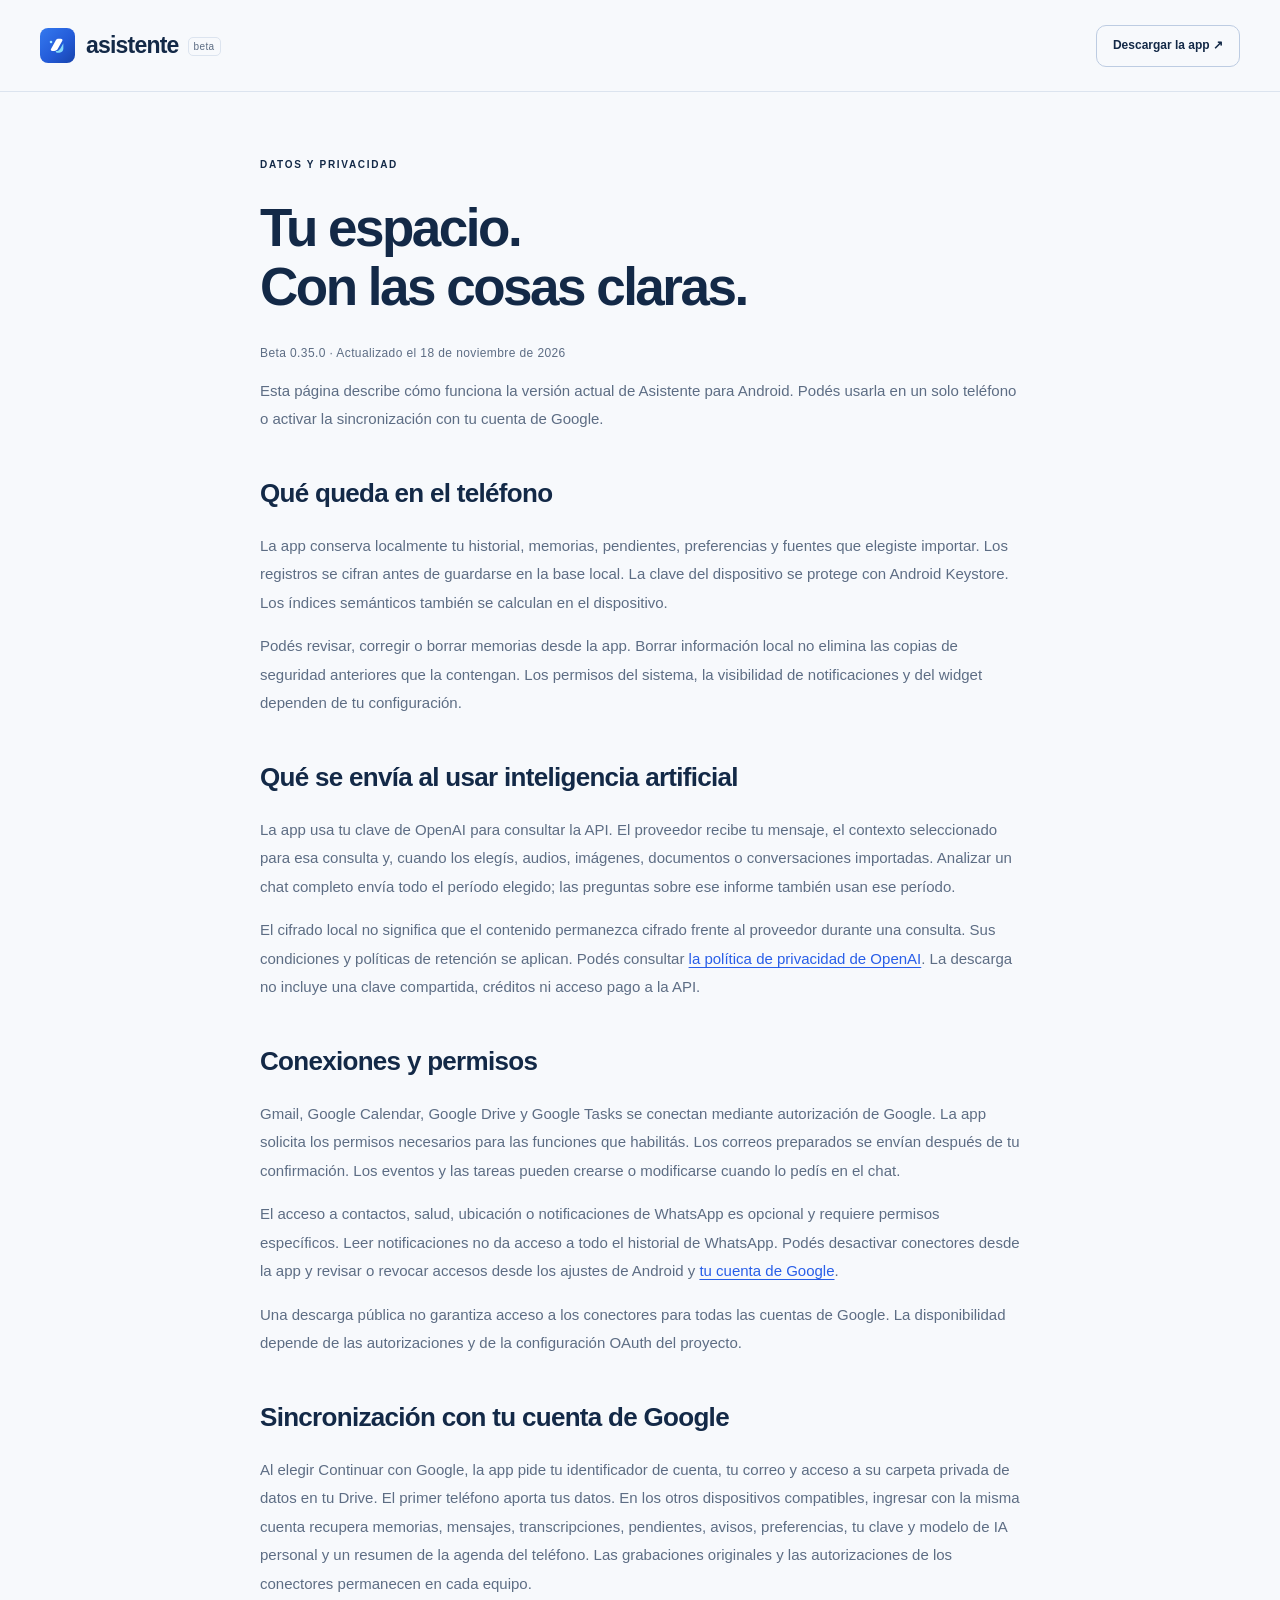
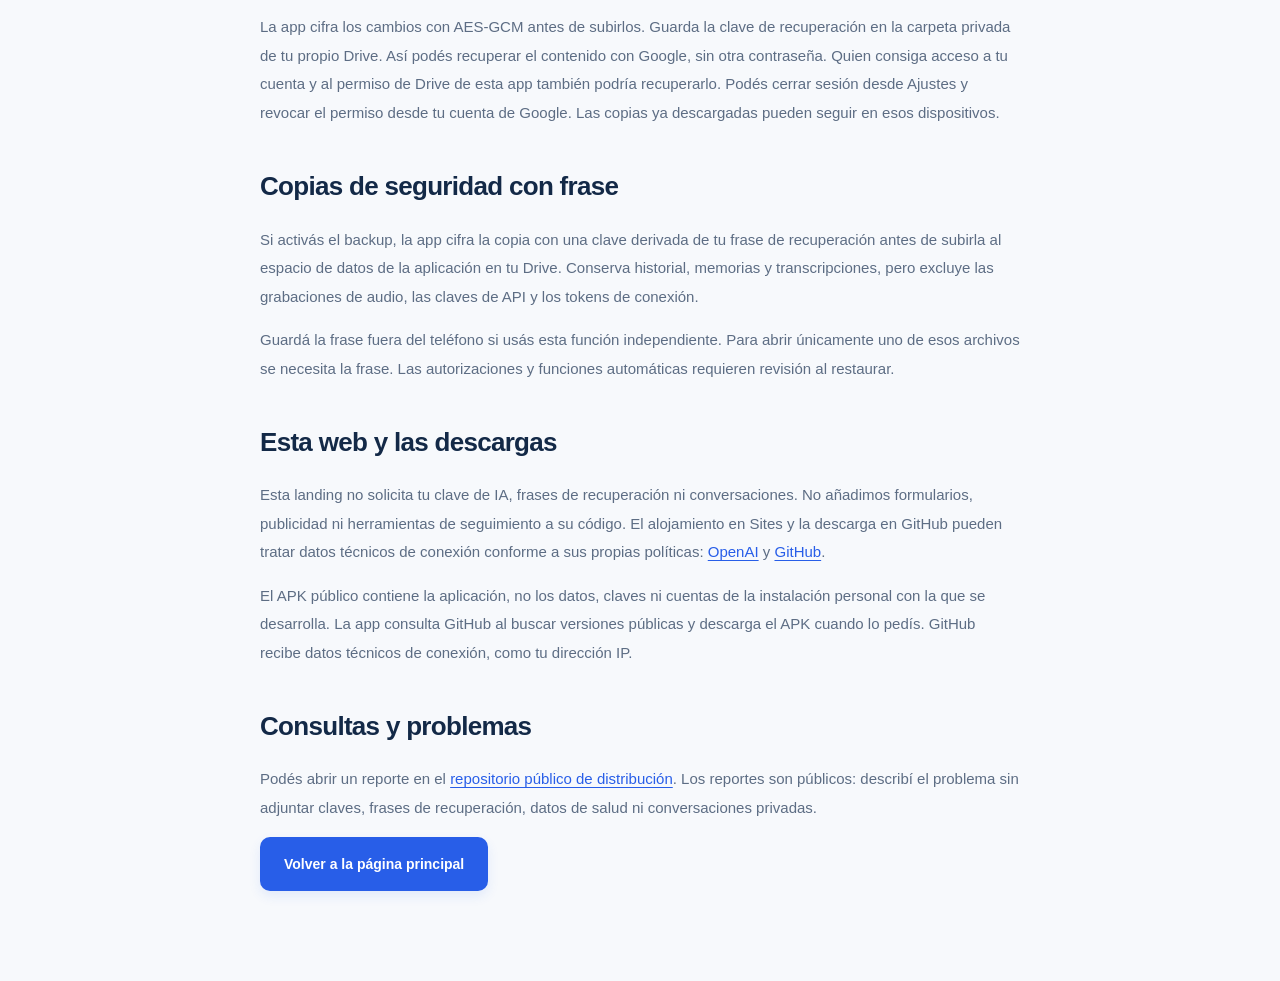
==== docs/privacidad.html @ de630d12 "Publicar la página de Asistente y su política de privacidad" ====
<!doctype html><html lang="es-AR"><head><meta charset="UTF-8"><meta name="viewport" content="width=device-width, initial-scale=1"><meta name="theme-color" content="#f7f9fc"><title>Datos y privacidad — Asistente</title><meta name="description" content="Cómo trata Asistente tus memorias, conversaciones, conexiones y copias cifradas."><link rel="icon" href="assets/symbol.svg" type="image/svg+xml"><link rel="stylesheet" href="styles.css"></head><body>
<a class="skip" href="#contenido">Ir al contenido</a><header class="site-header"><a class="brand" href="index.html"><img src="assets/symbol.svg" alt="" width="35" height="35"><span>asistente<span class="brand-beta">beta</span></span></a><a class="button button-small button-outline" href="index.html#descargar">Descargar la app ↗</a></header>
<main id="contenido" class="privacy-page section-shell"><span class="eyebrow">DATOS Y PRIVACIDAD</span><h1>Tu espacio.<br>Con las cosas claras.</h1><p class="date-line">Beta 0.35.0 · Actualizado el 18 de noviembre de 2026</p><p>Esta página describe cómo funciona la versión actual de Asistente para Android. Podés usarla en un solo teléfono o activar la sincronización con tu cuenta de Google.</p>
<h2>Qué queda en el teléfono</h2><p>La app conserva localmente tu historial, memorias, pendientes, preferencias y fuentes que elegiste importar. Los registros se cifran antes de guardarse en la base local. La clave del dispositivo se protege con Android Keystore. Los índices semánticos también se calculan en el dispositivo.</p><p>Podés revisar, corregir o borrar memorias desde la app. Borrar información local no elimina las copias de seguridad anteriores que la contengan. Los permisos del sistema, la visibilidad de notificaciones y del widget dependen de tu configuración.</p>
<h2>Qué se envía al usar inteligencia artificial</h2><p>La app usa tu clave de OpenAI para consultar la API. El proveedor recibe tu mensaje, el contexto seleccionado para esa consulta y, cuando los elegís, audios, imágenes, documentos o conversaciones importadas. Analizar un chat completo envía todo el período elegido; las preguntas sobre ese informe también usan ese período.</p><p>El cifrado local no significa que el contenido permanezca cifrado frente al proveedor durante una consulta. Sus condiciones y políticas de retención se aplican. Podés consultar <a href="https://openai.com/policies/privacy-policy/">la política de privacidad de OpenAI</a>. La descarga no incluye una clave compartida, créditos ni acceso pago a la API.</p>
<h2>Conexiones y permisos</h2><p>Gmail, Google Calendar, Google Drive y Google Tasks se conectan mediante autorización de Google. La app solicita los permisos necesarios para las funciones que habilitás. Los correos preparados se envían después de tu confirmación. Los eventos y las tareas pueden crearse o modificarse cuando lo pedís en el chat.</p><p>El acceso a contactos, salud, ubicación o notificaciones de WhatsApp es opcional y requiere permisos específicos. Leer notificaciones no da acceso a todo el historial de WhatsApp. Podés desactivar conectores desde la app y revisar o revocar accesos desde los ajustes de Android y <a href="https://myaccount.google.com/connections">tu cuenta de Google</a>.</p><p>Una descarga pública no garantiza acceso a los conectores para todas las cuentas de Google. La disponibilidad depende de las autorizaciones y de la configuración OAuth del proyecto.</p>
<h2>Sincronización con tu cuenta de Google</h2><p>Al elegir Continuar con Google, la app pide tu identificador de cuenta, tu correo y acceso a su carpeta privada de datos en tu Drive. El primer teléfono aporta tus datos. En los otros dispositivos compatibles, ingresar con la misma cuenta recupera memorias, mensajes, transcripciones, pendientes, avisos, preferencias, tu clave y modelo de IA personal y un resumen de la agenda del teléfono. Las grabaciones originales y las autorizaciones de los conectores permanecen en cada equipo.</p><p>La app cifra los cambios con AES-GCM antes de subirlos. Guarda la clave de recuperación en la carpeta privada de tu propio Drive. Así podés recuperar el contenido con Google, sin otra contraseña. Quien consiga acceso a tu cuenta y al permiso de Drive de esta app también podría recuperarlo. Podés cerrar sesión desde Ajustes y revocar el permiso desde tu cuenta de Google. Las copias ya descargadas pueden seguir en esos dispositivos.</p><h2>Copias de seguridad con frase</h2><p>Si activás el backup, la app cifra la copia con una clave derivada de tu frase de recuperación antes de subirla al espacio de datos de la aplicación en tu Drive. Conserva historial, memorias y transcripciones, pero excluye las grabaciones de audio, las claves de API y los tokens de conexión.</p><p>Guardá la frase fuera del teléfono si usás esta función independiente. Para abrir únicamente uno de esos archivos se necesita la frase. Las autorizaciones y funciones automáticas requieren revisión al restaurar.</p>
<h2>Esta web y las descargas</h2><p>Esta landing no solicita tu clave de IA, frases de recuperación ni conversaciones. No añadimos formularios, publicidad ni herramientas de seguimiento a su código. El alojamiento en Sites y la descarga en GitHub pueden tratar datos técnicos de conexión conforme a sus propias políticas: <a href="https://openai.com/policies/privacy-policy/">OpenAI</a> y <a href="https://docs.github.com/en/site-policy/privacy-policies/github-general-privacy-statement">GitHub</a>.</p><p>El APK público contiene la aplicación, no los datos, claves ni cuentas de la instalación personal con la que se desarrolla. La app consulta GitHub al buscar versiones públicas y descarga el APK cuando lo pedís. GitHub recibe datos técnicos de conexión, como tu dirección IP.</p>
<h2>Consultas y problemas</h2><p>Podés abrir un reporte en el <a href="https://github.com/marottejm/asistente-android/issues">repositorio público de distribución</a>. Los reportes son públicos: describí el problema sin adjuntar claves, frases de recuperación, datos de salud ni conversaciones privadas.</p><a class="button button-primary" href="index.html">Volver a la página principal</a>
</main></body></html>
---- docs/styles.css ----
:root{--blue:#285ee8;--ink:#132947;--muted:#5d6d84;--line:#dce4ef;--paper:#f7f9fc;--pale:#eaf2ff;--font:-apple-system,BlinkMacSystemFont,"Segoe UI",sans-serif}*{box-sizing:border-box}html{scroll-behavior:smooth;scroll-padding-top:92px}body{margin:0;background:var(--paper);color:var(--ink);font-family:var(--font);font-size:16px;line-height:1.6;-webkit-font-smoothing:antialiased}button,a{-webkit-tap-highlight-color:transparent}a{color:inherit;text-decoration:none}button{font:inherit}svg{width:22px;height:22px;fill:none;stroke:currentColor;stroke-width:1.7;stroke-linecap:round;stroke-linejoin:round;flex-shrink:0}button:focus-visible,a:focus-visible,summary:focus-visible{outline:3px solid #3e80fc;outline-offset:5px}img{max-width:100%;height:auto}.icon-library{display:none}.skip{position:fixed;top:-90px;left:16px;padding:12px 24px;background:var(--ink);color:white;z-index:100}.skip:focus{top:16px}.section-shell{width:min(1200px,calc(100% - 80px));margin-inline:auto}.site-header{height:92px;max-width:1440px;margin:auto;padding:0 40px;display:flex;align-items:center;justify-content:space-between;gap:24px;border-bottom:1px solid var(--line)}.brand{display:inline-flex;gap:11px;align-items:center;font-size:23px;font-weight:650;letter-spacing:-.8px}.brand-beta{margin-left:9px;vertical-align:middle;font-weight:500;font-size:10px;letter-spacing:.4px;border:1px solid var(--line);border-radius:5px;padding:3px 5px;color:var(--muted)}.site-header nav{display:flex;gap:34px;font-size:13px;font-weight:550;color:#52647b}.site-header nav a:hover{color:var(--blue)}.button{display:inline-flex;align-items:center;justify-content:center;gap:25px;min-height:54px;padding:14px 23px;border-radius:10px;font-size:14px;font-weight:600;border:1px solid transparent;transition:background .18s,transform .18s,box-shadow .18s}.button:hover{transform:translateY(-2px)}.button-small{min-height:42px;padding:9px 16px;font-size:12px;gap:15px}.button-small svg{width:17px;height:17px}.button-outline{border-color:#bdcce2;background:transparent}.button-outline:hover{background:#edf3fc}.button-primary{background:var(--blue);color:#fff;box-shadow:0 5px 12px #285ee81a}.button-primary:hover{background:#174fd5;box-shadow:0 7px 20px #285ee82b}.button-white{color:#1743a6;background:white}.button-white:hover{background:#eff6ff}.text-link{display:inline-flex;align-items:center;gap:18px;font-size:14px;font-weight:600}.text-link:hover{color:var(--blue)}.text-link span{font-size:20px}.eyebrow{font-size:10px;font-weight:650;letter-spacing:1.7px;display:block;line-height:1.6}.status-dot{display:inline-block;width:6px;height:6px;background:var(--blue);border-radius:50%;margin:0 8px 1px 0}h1,h2,h3,p{margin-top:0}h1,h2,h3{line-height:1.12}h1{font-size:clamp(54px,5.6vw,80px);letter-spacing:-4.5px;font-weight:620;margin:25px 0 25px}h1>span{color:var(--blue)}h2{font-size:clamp(34px,3.4vw,46px);letter-spacing:-2px;font-weight:600;margin:18px 0 24px}h3{font-size:22px;letter-spacing:-.6px;font-weight:600}p{color:var(--muted)}.hero{display:grid;grid-template-columns:1.03fr 1fr;gap:65px;align-items:center;padding-top:64px;padding-bottom:60px}.hero-intro{font-size:17px;line-height:1.8;max-width:425px;margin-bottom:29px}.hero-actions{display:flex;align-items:center;gap:30px}.hero-note{margin-top:27px;display:flex;align-items:center;gap:9px;font-size:11px;color:#6c7b90}.hero-note svg{width:14px;height:14px}.hero-stage{height:600px;background:#e3eeff;border-radius:28px;position:relative;display:flex;align-items:center;justify-content:center;isolation:isolate}.stage-orbit{border:1px solid #c2d5f4;border-radius:50%;position:absolute;z-index:-1}.orbit-one{width:450px;height:450px}.orbit-two{width:330px;height:330px}.stage-label{position:absolute;left:26px;top:25px;font-size:9px;line-height:1.55;letter-spacing:1.3px;color:#55759e}.phone{margin-top:-5px;width:283px;height:536px;background:#f8fafd;border:5px solid #18304f;border-radius:38px;box-shadow:0 28px 35px -25px #28466d99;position:relative;transform:rotate(-3deg);display:flex;flex-direction:column;overflow:hidden}.phone-status{height:37px;padding:8px 17px 0;display:flex;justify-content:space-between;font-size:9px;font-weight:700}.phone-camera{position:absolute;top:10px;width:7px;height:7px;background:#18304f;left:calc(50% - 3px);border-radius:50%}.phone-battery{font-size:12px}.phone-content{flex:1;min-height:0;padding:8px 17px;overflow-y:auto;overscroll-behavior:contain;scrollbar-width:thin}.demo-heading{display:flex;align-items:center;justify-content:space-between;gap:6px}.demo-greeting{font-size:10px;color:#718095}.demo-heading h2{font-size:19px;letter-spacing:-.7px;margin:5px 0 10px}.demo-date{font-size:7px;letter-spacing:.6px;font-weight:650;color:#6c7f97;margin:4px 0 17px}.day-counts{display:flex;background:#e5eeff;border-radius:14px;padding:12px;margin-bottom:17px;text-align:center}.day-counts div{flex:1}.day-counts strong{font-size:24px;line-height:1.1;color:var(--blue);display:block;font-weight:600}.day-counts span{font-size:8px;display:block;margin-top:5px}.demo-section-heading{font-size:12px;font-weight:650;display:flex;justify-content:space-between;align-items:center;margin:17px 0 10px}.demo-section-heading>span{font-size:7px;letter-spacing:1px;color:#8191a6}.event{display:flex;gap:12px;border-left:3px solid #4e7ff2;background:white;border-radius:0 8px 8px 0;padding:9px 8px;margin:7px 0;font-size:9px}.event-time{color:#4e6d97}.event strong{font-size:10px;display:block;font-weight:600}.event div>span{font-size:8px;color:var(--muted);display:block;margin-top:3px}.event-cyan{border-color:#6ecce8}.demo-task{display:flex;align-items:center;gap:9px;font-size:10px;padding:6px 0}.task-circle{width:13px;height:13px;border:1px solid #acbed7;border-radius:50%;flex-shrink:0}.demo-task div>span{font-size:8px;color:var(--muted);display:block;margin-top:2px}.demo-bottom-note{font-size:8px;color:#8794a7;margin-top:12px}.demo-tabs{display:flex;justify-content:space-evenly;padding:6px 5px 4px;border-top:1px solid #e4ebf4;background:white}.demo-tabs button{border:0;background:transparent;display:flex;flex-direction:column;align-items:center;gap:2px;color:#667c96;padding:6px 14px;font-size:8px;border-radius:10px;min-width:58px;cursor:pointer}.demo-tabs button[aria-selected=true]{color:var(--blue);background:#eaf1ff}.demo-tabs button svg{width:18px;height:18px}.phone-home{width:75px;height:3px;min-height:3px;border-radius:5px;background:#18304f;align-self:center;margin:5px 0 6px}.float-note{position:absolute;right:-20px;bottom:90px;display:flex;gap:11px;align-items:center;background:#fff;padding:14px 19px 14px 12px;border:1px solid #dce7f5;border-radius:14px;box-shadow:0 10px 25px #345d9920;transform:rotate(3deg)}.float-icon{background:#e8f1ff;border-radius:10px;width:35px;height:35px;display:grid;place-items:center;color:var(--blue)}.float-icon svg{width:18px;height:18px}.float-note strong{display:block;font-size:11px;font-weight:600}.float-note span{font-size:9px;color:#778ba7}.stage-caption{position:absolute;bottom:12px;left:0;right:0;text-align:center;font-size:8px;letter-spacing:.6px;color:#607b9d}.bubble{font-size:10px;line-height:1.65;padding:12px;border-radius:13px;margin:12px 0;max-width:96%}.bubble.user{background:var(--blue);color:white;margin-left:auto;border-bottom-right-radius:3px;max-width:88%}.bubble.assistant{background:white;border:1px solid #e2eaf6;border-bottom-left-radius:3px}.bubble.compact{max-width:75%;margin-bottom:15px}.context-caption{font-size:7px;display:flex;gap:5px;line-height:1.5;color:#5d7596}.context-caption svg{width:12px;height:12px}.demo-input{display:flex;align-items:center;justify-content:space-between;padding:11px 10px;border:1px solid #c5d3e8;border-radius:14px;font-size:9px;color:#7c8ca4;margin-top:18px}.demo-input svg{width:16px;height:16px;color:var(--blue)}.memory-demo{background:white;border:1px solid #e0e8f4;border-radius:13px;padding:15px 12px;margin:13px 0}.memory-type{display:block;font-size:7px;letter-spacing:1px;color:var(--blue);font-weight:600;margin-bottom:7px}.memory-demo strong{display:block;font-size:12px;line-height:1.5;font-weight:600}.memory-demo p{font-size:9px;margin:8px 0}.memory-source{font-size:7px;background:#f0f4fa;border-radius:4px;padding:4px 6px;color:#6c819e}.memory-control{display:flex;align-items:center;gap:12px;margin-top:22px;color:var(--blue)}.memory-control p{font-size:10px;margin:0}.connector-strip{display:flex;gap:30px;justify-content:space-between;align-items:center;padding:33px 0;border-top:1px solid var(--line);border-bottom:1px solid var(--line)}.connector-strip>span{font-size:9px;letter-spacing:1.1px;line-height:1.9;color:#64758d}.connector-strip strong{font-weight:400;letter-spacing:0;font-size:13px;color:var(--ink)}.connector-names{display:flex;gap:38px;align-items:center;font-weight:550;font-size:16px;letter-spacing:-.3px}.connector-names>span{display:flex;align-items:center;gap:10px}.connector-names b{font-size:21px;line-height:1}.google-mail{color:#d05043}.google-calendar{color:#3774d8;border:2px solid #3774d8;font-size:12px!important;padding:3px}.google-drive{color:#2b9370;font-size:29px!important}.google-tasks{color:#3575dd;border:2px solid #3575dd;border-radius:50%;font-size:13px!important;padding:3px}.section-space{padding-top:100px;padding-bottom:100px}.section-heading{display:flex;justify-content:space-between;align-items:flex-end;gap:35px;margin-bottom:35px}.section-heading h2{margin-bottom:0}.section-heading em{font-style:normal;color:var(--blue)}.section-heading>p{font-size:14px;line-height:1.8;margin-bottom:3px}.feature-grid{display:grid;grid-template-columns:repeat(3,1fr);gap:18px}.feature{padding:29px 26px 24px;border:1px solid var(--line);border-radius:20px;display:flex;flex-direction:column;min-width:0}.feature-index{font-size:9px;letter-spacing:1.1px;font-weight:650;color:#57749e}.feature-blue{background:#e9f1ff;border-color:#dbe6f8}.feature-white{background:white}.feature-pale{background:#edf4f6}.feature h3{margin-top:auto;margin-bottom:14px;line-height:1.25;font-size:22px}.feature p{font-size:13px;line-height:1.8;margin:0}.voice-illustration{display:flex;align-items:center;gap:10px;background:var(--blue);color:white;padding:17px 12px;border-radius:16px;margin:44px 0 42px}.voice-illustration>svg{width:18px;height:18px}.waveform{font-size:17px;white-space:nowrap;letter-spacing:-1.2px;flex:1}.voice-illustration>span:last-child{font-size:10px}.mini-agenda{display:grid;gap:10px;margin:27px 0 24px;transform:rotate(-2deg)}.mini-agenda>span{display:flex;align-items:center;gap:10px;padding:8px 12px;border:1px solid #e5eaf3;border-radius:7px;font-size:10px;background:#fafcff}.mini-agenda>span:nth-child(2){margin-left:12px}.mini-agenda>span:nth-child(3){margin-left:25px}.mini-agenda svg{width:15px;height:15px;color:var(--blue)}.routine-illustration{display:flex;align-items:center;gap:12px;background:white;border:1px solid #dfe8ee;padding:17px 12px;border-radius:13px;margin:44px 0 42px}.routine-time{font-size:25px;letter-spacing:-1.7px;font-weight:600;color:#42677f}.routine-illustration strong{display:block;font-size:10px;font-weight:600;white-space:nowrap}.routine-illustration div>span{display:block;font-size:8px;color:var(--muted);margin-top:3px}.routine-on{width:23px;min-width:23px;height:14px;background:#619ac5;border-radius:10px;margin-left:auto;position:relative}.routine-on:after{content:"";position:absolute;right:2px;top:2px;width:10px;height:10px;background:white;border-radius:50%}.memory-section{background:#eaf1fa;border-block:1px solid #e0e8f3}.memory-layout{display:grid;grid-template-columns:1fr 1fr;gap:95px;align-items:center;padding:85px 30px}.memory-copy h2{font-size:45px;line-height:1.12}.memory-copy>p{font-size:15px;line-height:1.9}.check-list{padding:0;list-style:none;display:grid;gap:13px;margin:25px 0 30px;font-size:12px;color:#49617f}.check-list li{display:flex;gap:9px;align-items:flex-start}.check-list svg{width:17px;height:17px;color:var(--blue)}.memory-art{position:relative;padding:15px 5px}.memory-thread{position:absolute;left:50%;top:15%;bottom:15%;width:1px;background:#a8c0e3}.memory-fragment{position:relative;background:#fff;border:1px solid #d2dff1;border-radius:17px;padding:28px;max-width:320px;transform:rotate(-4deg);box-shadow:0 10px 20px #24477206}.memory-fragment>span{font-size:8px;letter-spacing:1.4px;color:#6b809d;font-weight:650}.memory-fragment p{font-size:21px;line-height:1.5;color:var(--ink);margin:12px 0 0;letter-spacing:-.5px}.memory-node{position:relative;width:48px;height:48px;border:1px solid #bdd0ed;background:var(--blue);color:white;border-radius:15px;display:grid;place-items:center;margin:28px auto}.memory-result{margin-left:auto;transform:rotate(3deg)}.memory-used{display:flex;gap:7px;align-items:center;margin-top:18px;padding-top:12px;border-top:1px solid #e4ebf5;font-size:9px;color:#607a9d}.memory-used span{width:5px;height:5px;border-radius:50%;background:#589d83}.detail-grid{display:grid;grid-template-columns:repeat(3,1fr);gap:52px;margin-top:45px}.detail-icon{display:grid;place-items:center;background:#eaf1ff;color:var(--blue);width:42px;height:42px;border-radius:12px;margin-bottom:24px}.detail-grid h3{font-size:20px;line-height:1.3}.detail-grid p{font-size:14px;line-height:1.8;margin:0}.privacy-section{background:#fff;border:1px solid var(--line);border-radius:26px;padding:48px 55px}.privacy-top{text-align:center;max-width:520px;margin:auto}.privacy-symbol{width:52px;height:52px;border-radius:17px;background:#edf3ff;display:grid;place-items:center;margin:0 auto 22px;color:var(--blue)}.privacy-symbol svg{width:24px;height:24px}.privacy-top h2{margin-top:15px}.privacy-top p{font-size:15px;line-height:1.8}.privacy-columns{display:grid;grid-template-columns:repeat(3,1fr);gap:40px;border-top:1px solid var(--line);margin-top:38px;padding-top:25px}.privacy-columns article>span{font-size:10px;letter-spacing:1px;color:#8a9cb3}.privacy-columns h3{font-size:18px;margin:14px 0}.privacy-columns p{font-size:13px;line-height:1.8;margin-bottom:0}.privacy-section>.text-link{display:flex;justify-content:center;margin-top:30px;color:var(--blue)}.faq{display:grid;grid-template-columns:1fr 1.3fr;gap:80px}.faq h2{font-size:38px}.faq>div>p{font-size:14px;line-height:1.9}.faq-items{border-top:1px solid #cbd8e9}.faq details{border-bottom:1px solid #cbd8e9}.faq summary{cursor:pointer;list-style:none;font-weight:550;font-size:14px;line-height:1.5;padding:21px 0;display:flex;align-items:center;justify-content:space-between;gap:18px}.faq summary::-webkit-details-marker{display:none}.faq summary>span{font-size:23px;font-weight:300;color:#58759a;transition:transform .2s}.faq details[open] summary>span{transform:rotate(45deg)}.faq details>div{padding:0 26px 17px 0}.faq details p{font-size:13px;line-height:1.8;margin:0}.download-section{background:#245bdd;color:#fff;border-radius:26px;padding:50px 65px;display:flex;align-items:center;justify-content:space-between;gap:45px;position:relative;overflow:hidden}.download-section .eyebrow{color:#c1d8ff}.download-section h2{font-size:42px;letter-spacing:-1.8px;margin-top:20px}.download-section p{color:#c4d8ff;font-size:15px;line-height:1.7;margin-bottom:23px}.download-section .button{min-width:255px}.release-info{display:flex;gap:16px;margin:15px 0;font-size:10px;color:#d2e0ff}.release-info>span+span:before{content:"·";margin-right:16px;color:#9dc1ff}.download-section .download-fine{font-size:10px;line-height:1.8;color:#c4d8ff;margin:0}.download-symbol{text-align:center;transform:rotate(7deg);padding:12px 18px}.download-symbol img{display:block;box-shadow:0 24px 40px #143d9e6b;border:1px solid #9fcaff66;border-radius:26%;margin:0 auto 20px;width:190px}.download-symbol>span{font-size:17px;color:#d9e8ff;display:block;line-height:1.4;letter-spacing:-.4px}.site-footer{display:flex;align-items:center;gap:30px;padding:50px 0}.site-footer p{font-size:11px;line-height:1.7;margin:0}.site-footer>div{margin-left:auto;display:flex;gap:24px;font-size:11px;color:#506681}.site-footer>div>a:hover{color:var(--blue)}.footer-year{font-size:10px;color:#7c8ba0}.privacy-page{max-width:760px;padding-block:65px 90px}.privacy-page h1{font-size:53px;letter-spacing:-2.5px}.privacy-page h2{font-size:26px;letter-spacing:-.7px;margin-top:45px}.privacy-page p,.privacy-page li{font-size:15px;line-height:1.9;color:var(--muted)}.privacy-page a:not(.button){color:var(--blue);text-decoration:underline;text-underline-offset:3px}.privacy-page .date-line{font-size:12px;letter-spacing:.4px}.privacy-page ul{padding-left:23px} [hidden]{display:none!important}
@media(min-width:1600px){.hero{padding-top:80px;padding-bottom:80px}}@media(max-width:1100px){.section-shell{width:calc(100% - 56px)}.site-header{padding:0 28px}.hero{gap:35px}.hero-stage{height:570px}.float-note{right:-8px;padding:12px 14px}.stage-label{font-size:8px;left:18px;top:17px}.orbit-one{width:360px;height:360px}h1{font-size:64px;letter-spacing:-3.7px}.hero-intro{font-size:15px}.hero-actions{gap:20px}.hero-note{font-size:10px}.connector-names{gap:22px;font-size:14px}.feature{padding:24px 18px}.feature h3{font-size:19px}.voice-illustration{gap:6px}.waveform{font-size:13px}.routine-illustration{gap:7px}.routine-time{font-size:21px}.routine-illustration strong{font-size:9px}.routine-illustration div>span{font-size:7px}.memory-layout{gap:60px;padding-inline:15px}.memory-copy h2{font-size:39px}.memory-fragment{padding:22px}.memory-fragment p{font-size:19px}.detail-grid{gap:32px}.faq{gap:45px}.site-footer{gap:20px}.site-footer>div{gap:15px}}
@media(max-width:800px){.site-header nav{gap:20px}.site-header nav a:first-child{display:none}.hero{grid-template-columns:1fr 1fr;gap:22px;padding-top:40px;padding-bottom:40px}h1{font-size:51px;letter-spacing:-3px}.hero-intro{font-size:14px;line-height:1.8}.hero-stage{height:530px}.phone{width:255px;height:505px}.phone-content{padding:5px 13px}.demo-heading h2{font-size:17px}.day-counts{margin-bottom:12px;padding:9px}.demo-date{margin-bottom:12px;font-size:6px}.demo-section-heading{margin-top:12px}.float-note{right:-12px;bottom:60px;padding:9px;gap:7px}.float-note strong{font-size:9px}.float-note span{font-size:8px}.float-icon{width:28px;height:28px}.orbit-one{width:290px;height:290px}.orbit-two{width:250px;height:250px}.stage-label{display:none}.stage-caption{font-size:6px;bottom:3px}.hero-actions{gap:16px;flex-wrap:wrap}.hero-actions .button{font-size:12px;gap:12px;padding:13px 16px;min-height:48px}.hero-note{max-width:240px;line-height:1.8;align-items:flex-start;margin-top:22px}.hero-note svg{margin-top:2px}.connector-strip{align-items:flex-start;gap:24px;flex-direction:column}.connector-names{justify-content:space-between;width:100%}.section-heading{align-items:flex-start;flex-direction:column;gap:20px}.section-heading h2{font-size:37px}.section-space{padding-block:70px}.feature-grid{grid-template-columns:1fr}.feature{padding:24px;min-height:0;display:grid;grid-template-columns:1fr 1fr;gap:0 40px}.feature-index{grid-column:1/-1}.feature h3{grid-column:1;font-size:23px;margin-top:25px}.feature p{grid-column:1}.voice-illustration,.mini-agenda,.routine-illustration{grid-column:2;grid-row:2/4;align-self:center;margin:0}.waveform{font-size:17px}.routine-illustration strong{font-size:10px}.routine-time{font-size:25px}.memory-layout{gap:35px;padding-block:65px}.memory-copy h2{font-size:34px}.memory-copy>p{font-size:13px}.check-list{font-size:11px}.memory-fragment{padding:20px 15px}.memory-fragment p{font-size:16px}.memory-fragment>span{font-size:7px}.memory-used{font-size:7px}.detail-grid{gap:24px}.detail-grid h3{font-size:18px}.detail-grid p{font-size:12px}.privacy-section{padding:35px}.privacy-columns{gap:25px}.faq{grid-template-columns:1fr;gap:25px}.faq h2{margin-bottom:15px}.download-section{padding:40px}.download-section h2{font-size:35px}.download-symbol img{width:130px}.download-symbol>span{font-size:14px}.site-footer{flex-wrap:wrap}.site-footer>div{margin-left:0}.footer-year{margin-left:auto}}
@media(max-width:600px){.section-shell{width:calc(100% - 40px)}.site-header{height:76px;padding:0 20px;gap:16px}.site-header nav{display:none}.brand{font-size:21px}.brand-beta{font-size:9px}.site-header .button{gap:10px;padding:9px 12px}.hero{grid-template-columns:1fr;padding-top:42px;gap:36px;padding-bottom:32px}.hero-copy{padding-inline:3px}h1{font-size:64px;letter-spacing:-4px;margin-top:22px;margin-bottom:23px}.hero .eyebrow{font-size:8px;letter-spacing:1.3px}.hero-intro{font-size:15px;max-width:380px;line-height:1.85}.hero-actions{gap:26px}.hero-actions .button{font-size:13px;min-height:52px;padding:14px 19px;gap:22px}.hero-note{max-width:none;font-size:10px;margin-top:22px}.hero-stage{height:550px;border-radius:23px}.phone{width:272px;height:518px;transform:rotate(-3deg)}.phone-content{padding:6px 15px}.demo-heading h2{font-size:18px}.demo-date{font-size:6.5px}.day-counts{padding:12px}.demo-section-heading{margin-top:15px}.float-note{right:-5px;bottom:65px;padding:12px;gap:10px}.float-note strong{font-size:10px}.float-note span{font-size:9px}.float-icon{width:32px;height:32px}.stage-caption{font-size:7px;bottom:6px}.stage-label{display:block;left:16px;top:17px;font-size:7px}.orbit-one{width:310px;height:310px}.connector-strip{padding-block:24px;gap:20px}.connector-strip>span{font-size:8px}.connector-strip strong{font-size:12px}.connector-names{gap:12px;flex-wrap:wrap;font-size:13px}.connector-names>span{gap:7px}.connector-names b{font-size:19px}.google-calendar{font-size:9px!important}.google-drive{font-size:27px!important}.google-tasks{font-size:11px!important}.section-space{padding-block:60px}.eyebrow{font-size:8px;letter-spacing:1.3px}.section-heading h2{font-size:33px;letter-spacing:-1.7px}.section-heading>p{font-size:13px}.feature{display:flex;padding:24px;gap:0}.feature-index{font-size:8px}.voice-illustration,.mini-agenda,.routine-illustration{align-self:stretch;margin:28px 0;max-width:none}.waveform{font-size:23px;letter-spacing:-1px}.voice-illustration{padding:15px 20px;gap:18px}.voice-illustration>span:last-child{font-size:12px}.feature h3{font-size:23px;margin-top:0}.feature p{font-size:13px}.mini-agenda{margin:22px 0 26px;gap:7px}.mini-agenda>span{font-size:11px;padding:8px 13px}.routine-illustration{padding:22px 18px;gap:17px}.routine-illustration strong{font-size:12px}.routine-illustration div>span{font-size:9px}.routine-time{font-size:29px}.memory-layout{display:flex;flex-direction:column-reverse;padding:60px 3px;gap:45px}.memory-copy h2{font-size:40px;letter-spacing:-1.8px}.memory-copy>p{font-size:14px}.check-list{font-size:12px;gap:15px}.memory-art{width:100%;padding:0 12px}.memory-fragment{padding:23px;max-width:290px}.memory-fragment p{font-size:20px}.memory-fragment>span{font-size:8px}.memory-used{font-size:9px}.memory-node{margin-block:23px}.detail-grid{grid-template-columns:1fr;gap:30px;margin-top:30px}.detail-grid article{border-bottom:1px solid var(--line);padding-bottom:30px}.detail-grid article:last-child{border-bottom:0;padding-bottom:0}.detail-icon{margin-bottom:18px}.detail-grid h3{font-size:23px;margin-bottom:12px}.detail-grid p{font-size:14px}.privacy-section{padding:32px 23px;border-radius:20px}.privacy-top h2{font-size:36px}.privacy-top p{font-size:13px}.privacy-columns{grid-template-columns:1fr;gap:24px;margin-top:27px;padding-top:23px}.privacy-columns article{padding-left:28px;position:relative}.privacy-columns article>span{position:absolute;left:0;top:1px}.privacy-columns h3{font-size:18px;margin:0 0 10px}.privacy-columns p{font-size:13px}.privacy-section>.text-link{font-size:12px;gap:12px;margin-top:26px}.faq{gap:20px}.faq h2{font-size:34px}.faq summary{font-size:13px;padding-block:21px}.faq details p{font-size:13px}.download-section{padding:35px 25px;border-radius:22px}.download-section h2{font-size:34px;letter-spacing:-1.8px}.download-section>div:first-child{width:100%}.download-section p{font-size:14px}.download-symbol{display:none}.download-section .button{width:100%;font-size:14px}.download-section .eyebrow{font-size:7px;letter-spacing:1px}.download-section .download-fine{font-size:9px}.release-info{justify-content:center;font-size:9px;gap:12px}.release-info>span+span:before{margin-right:12px}.site-footer{padding-block:35px;gap:20px 25px}.site-footer>.brand{font-size:21px}.site-footer p{font-size:10px}.site-footer>div{display:grid;gap:10px;font-size:12px}.footer-year{align-self:flex-end}.privacy-page{padding-top:40px}.privacy-page h1{font-size:42px}.privacy-page p,.privacy-page li{font-size:14px}}
@media(max-width:370px){.section-shell{width:calc(100% - 32px)}.site-header{padding-inline:16px}.brand-beta{display:none}h1{font-size:57px}.hero-actions{gap:20px}.hero-stage{height:535px}.phone{width:255px;height:508px}.float-note{right:-2px;bottom:60px}.connector-names{gap:12px 20px;justify-content:flex-start}.connector-names>span{font-size:12px}.waveform{font-size:19px}.memory-fragment p{font-size:18px}.download-section{padding-inline:20px}.download-section h2{font-size:30px}.section-heading h2{font-size:29px}.site-footer{gap:18px}}
@media(prefers-reduced-motion:reduce){html{scroll-behavior:auto}*,*:before,*:after{transition:none!important;animation:none!important}.button:hover{transform:none}}

.float-note{pointer-events:none}@media(max-width:1100px){.float-note{display:none}}
.waveform{min-width:0;overflow:hidden}.float-note{bottom:180px}
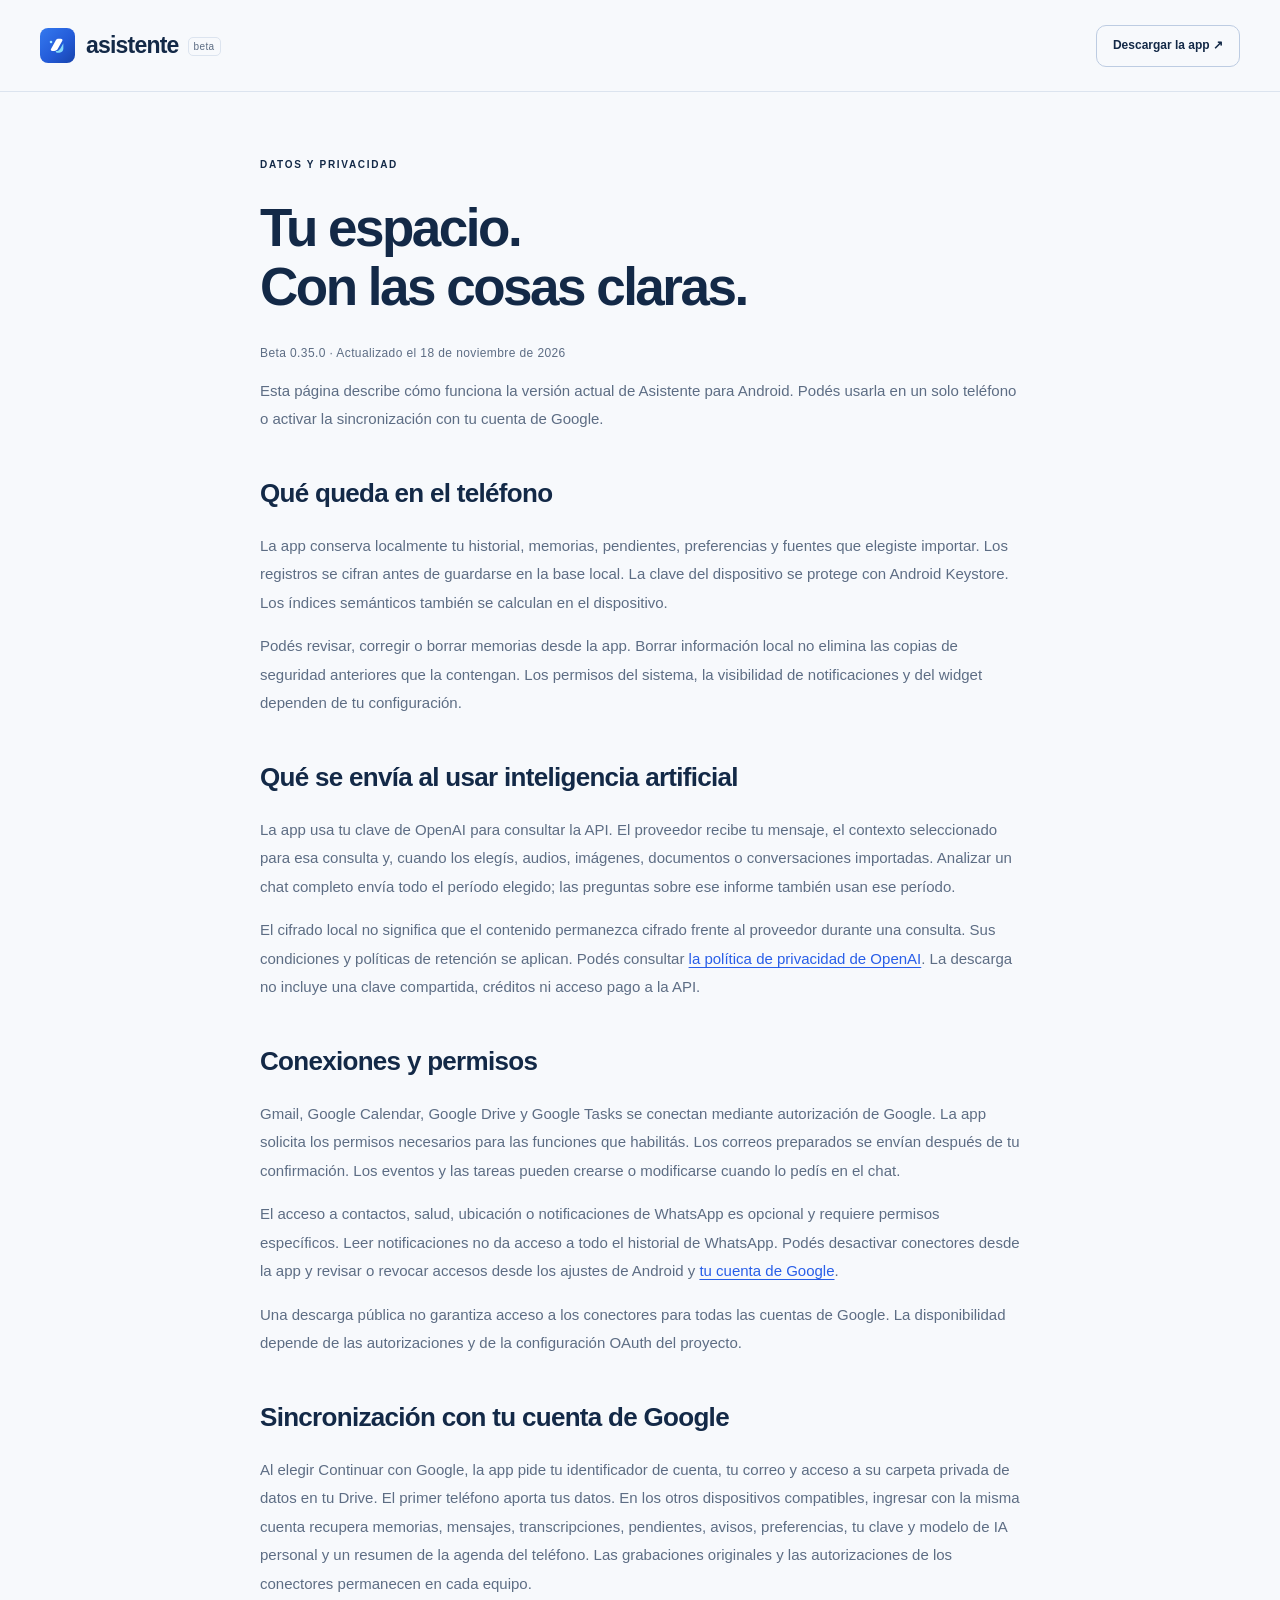
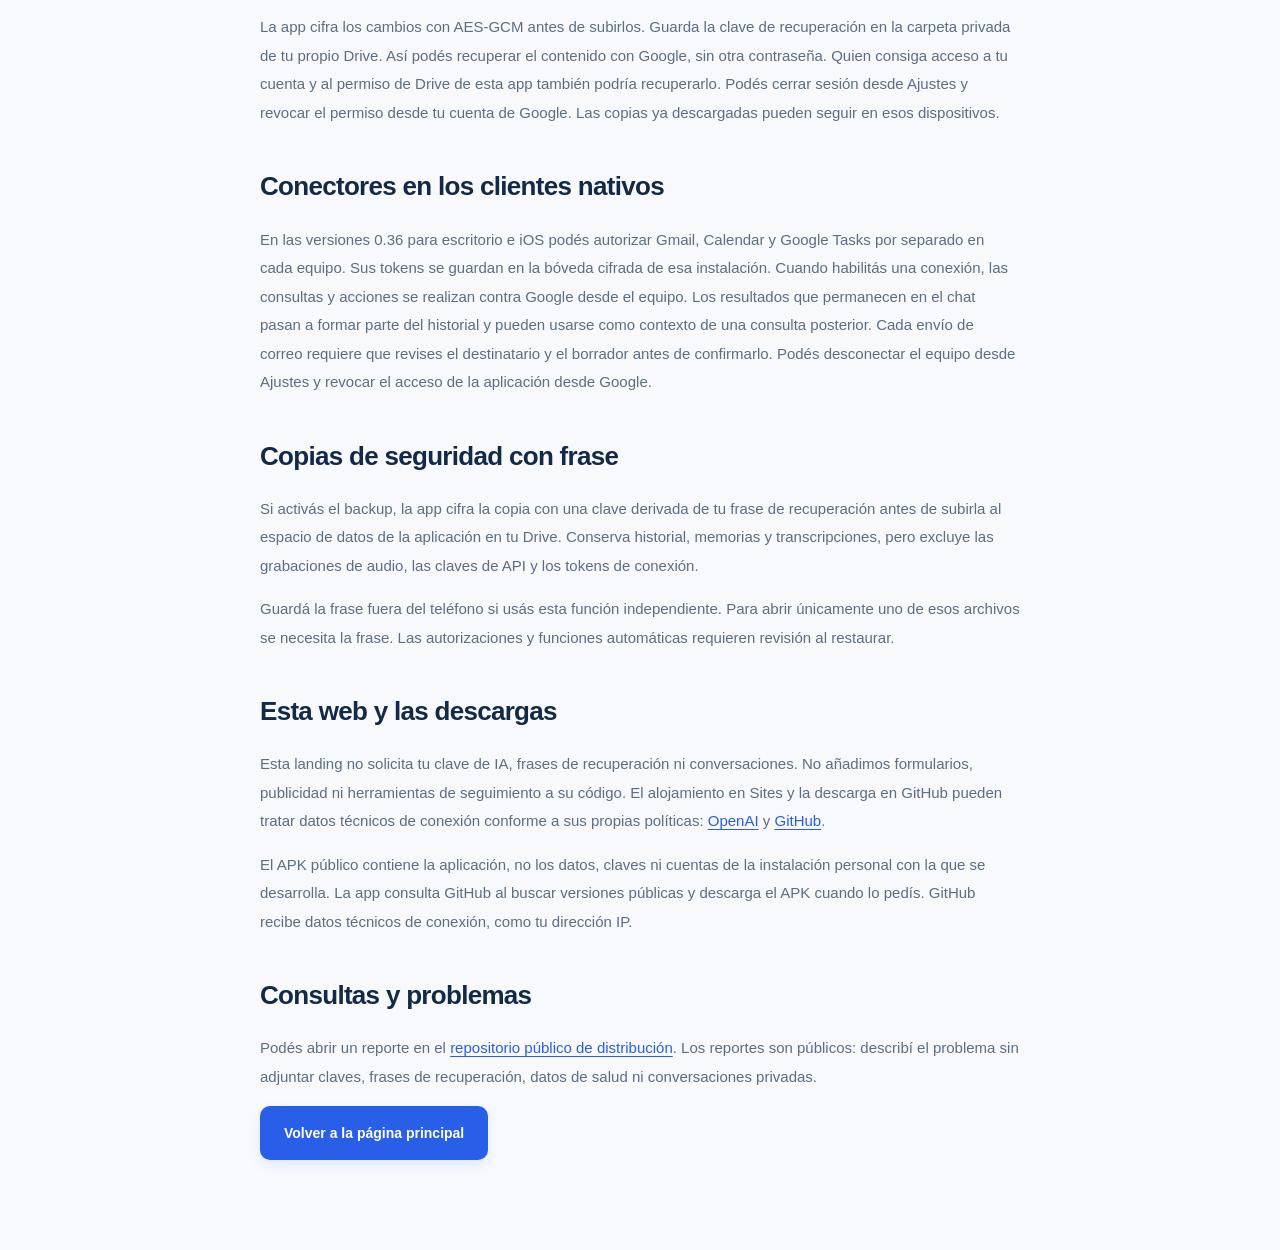
==== commit fdbb6767: "Publicar Windows 0.36 y explicar las conexiones por equipo" ====
--- a/docs/privacidad.html
+++ b/docs/privacidad.html
@@ -4,7 +4,7 @@
 <h2>Qué queda en el teléfono</h2><p>La app conserva localmente tu historial, memorias, pendientes, preferencias y fuentes que elegiste importar. Los registros se cifran antes de guardarse en la base local. La clave del dispositivo se protege con Android Keystore. Los índices semánticos también se calculan en el dispositivo.</p><p>Podés revisar, corregir o borrar memorias desde la app. Borrar información local no elimina las copias de seguridad anteriores que la contengan. Los permisos del sistema, la visibilidad de notificaciones y del widget dependen de tu configuración.</p>
 <h2>Qué se envía al usar inteligencia artificial</h2><p>La app usa tu clave de OpenAI para consultar la API. El proveedor recibe tu mensaje, el contexto seleccionado para esa consulta y, cuando los elegís, audios, imágenes, documentos o conversaciones importadas. Analizar un chat completo envía todo el período elegido; las preguntas sobre ese informe también usan ese período.</p><p>El cifrado local no significa que el contenido permanezca cifrado frente al proveedor durante una consulta. Sus condiciones y políticas de retención se aplican. Podés consultar <a href="https://openai.com/policies/privacy-policy/">la política de privacidad de OpenAI</a>. La descarga no incluye una clave compartida, créditos ni acceso pago a la API.</p>
 <h2>Conexiones y permisos</h2><p>Gmail, Google Calendar, Google Drive y Google Tasks se conectan mediante autorización de Google. La app solicita los permisos necesarios para las funciones que habilitás. Los correos preparados se envían después de tu confirmación. Los eventos y las tareas pueden crearse o modificarse cuando lo pedís en el chat.</p><p>El acceso a contactos, salud, ubicación o notificaciones de WhatsApp es opcional y requiere permisos específicos. Leer notificaciones no da acceso a todo el historial de WhatsApp. Podés desactivar conectores desde la app y revisar o revocar accesos desde los ajustes de Android y <a href="https://myaccount.google.com/connections">tu cuenta de Google</a>.</p><p>Una descarga pública no garantiza acceso a los conectores para todas las cuentas de Google. La disponibilidad depende de las autorizaciones y de la configuración OAuth del proyecto.</p>
-<h2>Sincronización con tu cuenta de Google</h2><p>Al elegir Continuar con Google, la app pide tu identificador de cuenta, tu correo y acceso a su carpeta privada de datos en tu Drive. El primer teléfono aporta tus datos. En los otros dispositivos compatibles, ingresar con la misma cuenta recupera memorias, mensajes, transcripciones, pendientes, avisos, preferencias, tu clave y modelo de IA personal y un resumen de la agenda del teléfono. Las grabaciones originales y las autorizaciones de los conectores permanecen en cada equipo.</p><p>La app cifra los cambios con AES-GCM antes de subirlos. Guarda la clave de recuperación en la carpeta privada de tu propio Drive. Así podés recuperar el contenido con Google, sin otra contraseña. Quien consiga acceso a tu cuenta y al permiso de Drive de esta app también podría recuperarlo. Podés cerrar sesión desde Ajustes y revocar el permiso desde tu cuenta de Google. Las copias ya descargadas pueden seguir en esos dispositivos.</p><h2>Copias de seguridad con frase</h2><p>Si activás el backup, la app cifra la copia con una clave derivada de tu frase de recuperación antes de subirla al espacio de datos de la aplicación en tu Drive. Conserva historial, memorias y transcripciones, pero excluye las grabaciones de audio, las claves de API y los tokens de conexión.</p><p>Guardá la frase fuera del teléfono si usás esta función independiente. Para abrir únicamente uno de esos archivos se necesita la frase. Las autorizaciones y funciones automáticas requieren revisión al restaurar.</p>
+<h2>Sincronización con tu cuenta de Google</h2><p>Al elegir Continuar con Google, la app pide tu identificador de cuenta, tu correo y acceso a su carpeta privada de datos en tu Drive. El primer teléfono aporta tus datos. En los otros dispositivos compatibles, ingresar con la misma cuenta recupera memorias, mensajes, transcripciones, pendientes, avisos, preferencias, tu clave y modelo de IA personal y un resumen de la agenda del teléfono. Las grabaciones originales y las autorizaciones de los conectores permanecen en cada equipo.</p><p>La app cifra los cambios con AES-GCM antes de subirlos. Guarda la clave de recuperación en la carpeta privada de tu propio Drive. Así podés recuperar el contenido con Google, sin otra contraseña. Quien consiga acceso a tu cuenta y al permiso de Drive de esta app también podría recuperarlo. Podés cerrar sesión desde Ajustes y revocar el permiso desde tu cuenta de Google. Las copias ya descargadas pueden seguir en esos dispositivos.</p><h2>Conectores en los clientes nativos</h2><p>En las versiones 0.36 para escritorio e iOS podés autorizar Gmail, Calendar y Google Tasks por separado en cada equipo. Sus tokens se guardan en la bóveda cifrada de esa instalación. Cuando habilitás una conexión, las consultas y acciones se realizan contra Google desde el equipo. Los resultados que permanecen en el chat pasan a formar parte del historial y pueden usarse como contexto de una consulta posterior. Cada envío de correo requiere que revises el destinatario y el borrador antes de confirmarlo. Podés desconectar el equipo desde Ajustes y revocar el acceso de la aplicación desde Google.</p><h2>Copias de seguridad con frase</h2><p>Si activás el backup, la app cifra la copia con una clave derivada de tu frase de recuperación antes de subirla al espacio de datos de la aplicación en tu Drive. Conserva historial, memorias y transcripciones, pero excluye las grabaciones de audio, las claves de API y los tokens de conexión.</p><p>Guardá la frase fuera del teléfono si usás esta función independiente. Para abrir únicamente uno de esos archivos se necesita la frase. Las autorizaciones y funciones automáticas requieren revisión al restaurar.</p>
 <h2>Esta web y las descargas</h2><p>Esta landing no solicita tu clave de IA, frases de recuperación ni conversaciones. No añadimos formularios, publicidad ni herramientas de seguimiento a su código. El alojamiento en Sites y la descarga en GitHub pueden tratar datos técnicos de conexión conforme a sus propias políticas: <a href="https://openai.com/policies/privacy-policy/">OpenAI</a> y <a href="https://docs.github.com/en/site-policy/privacy-policies/github-general-privacy-statement">GitHub</a>.</p><p>El APK público contiene la aplicación, no los datos, claves ni cuentas de la instalación personal con la que se desarrolla. La app consulta GitHub al buscar versiones públicas y descarga el APK cuando lo pedís. GitHub recibe datos técnicos de conexión, como tu dirección IP.</p>
 <h2>Consultas y problemas</h2><p>Podés abrir un reporte en el <a href="https://github.com/marottejm/asistente-android/issues">repositorio público de distribución</a>. Los reportes son públicos: describí el problema sin adjuntar claves, frases de recuperación, datos de salud ni conversaciones privadas.</p><a class="button button-primary" href="index.html">Volver a la página principal</a>
 </main></body></html>
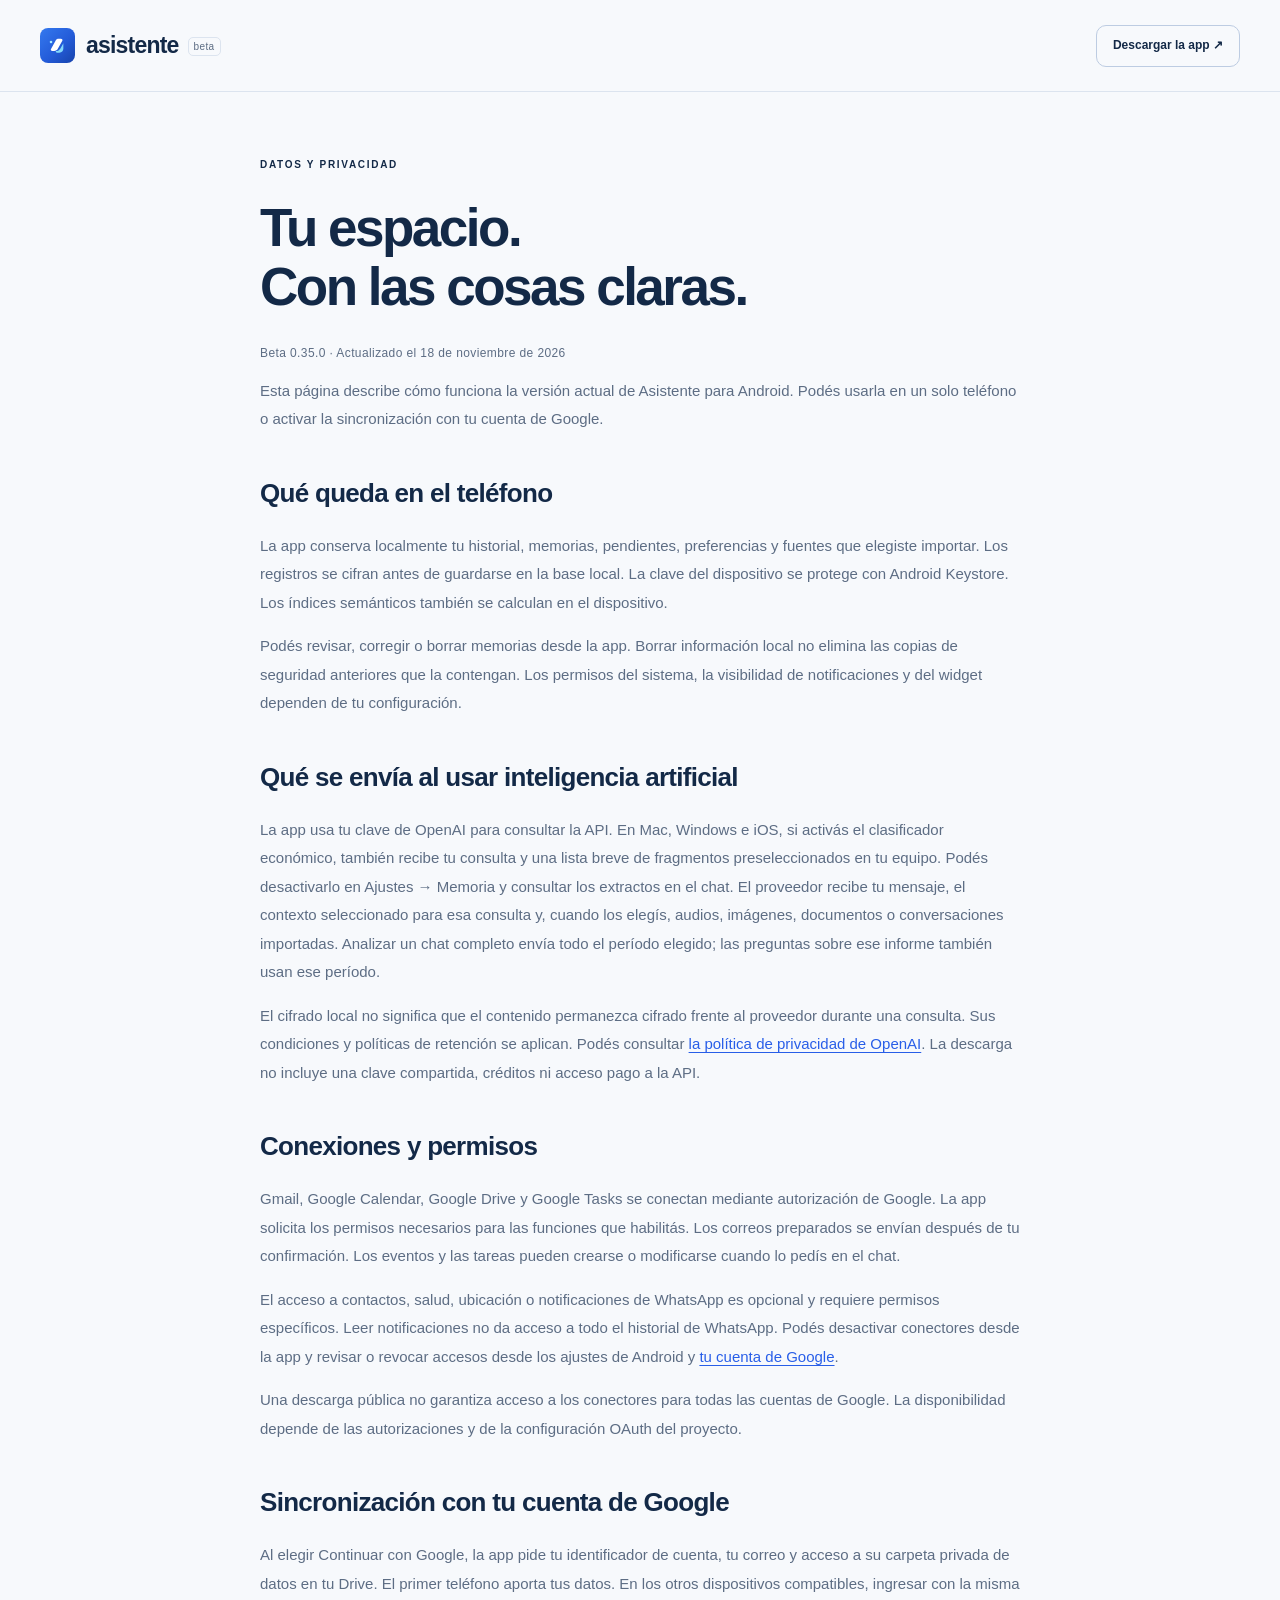
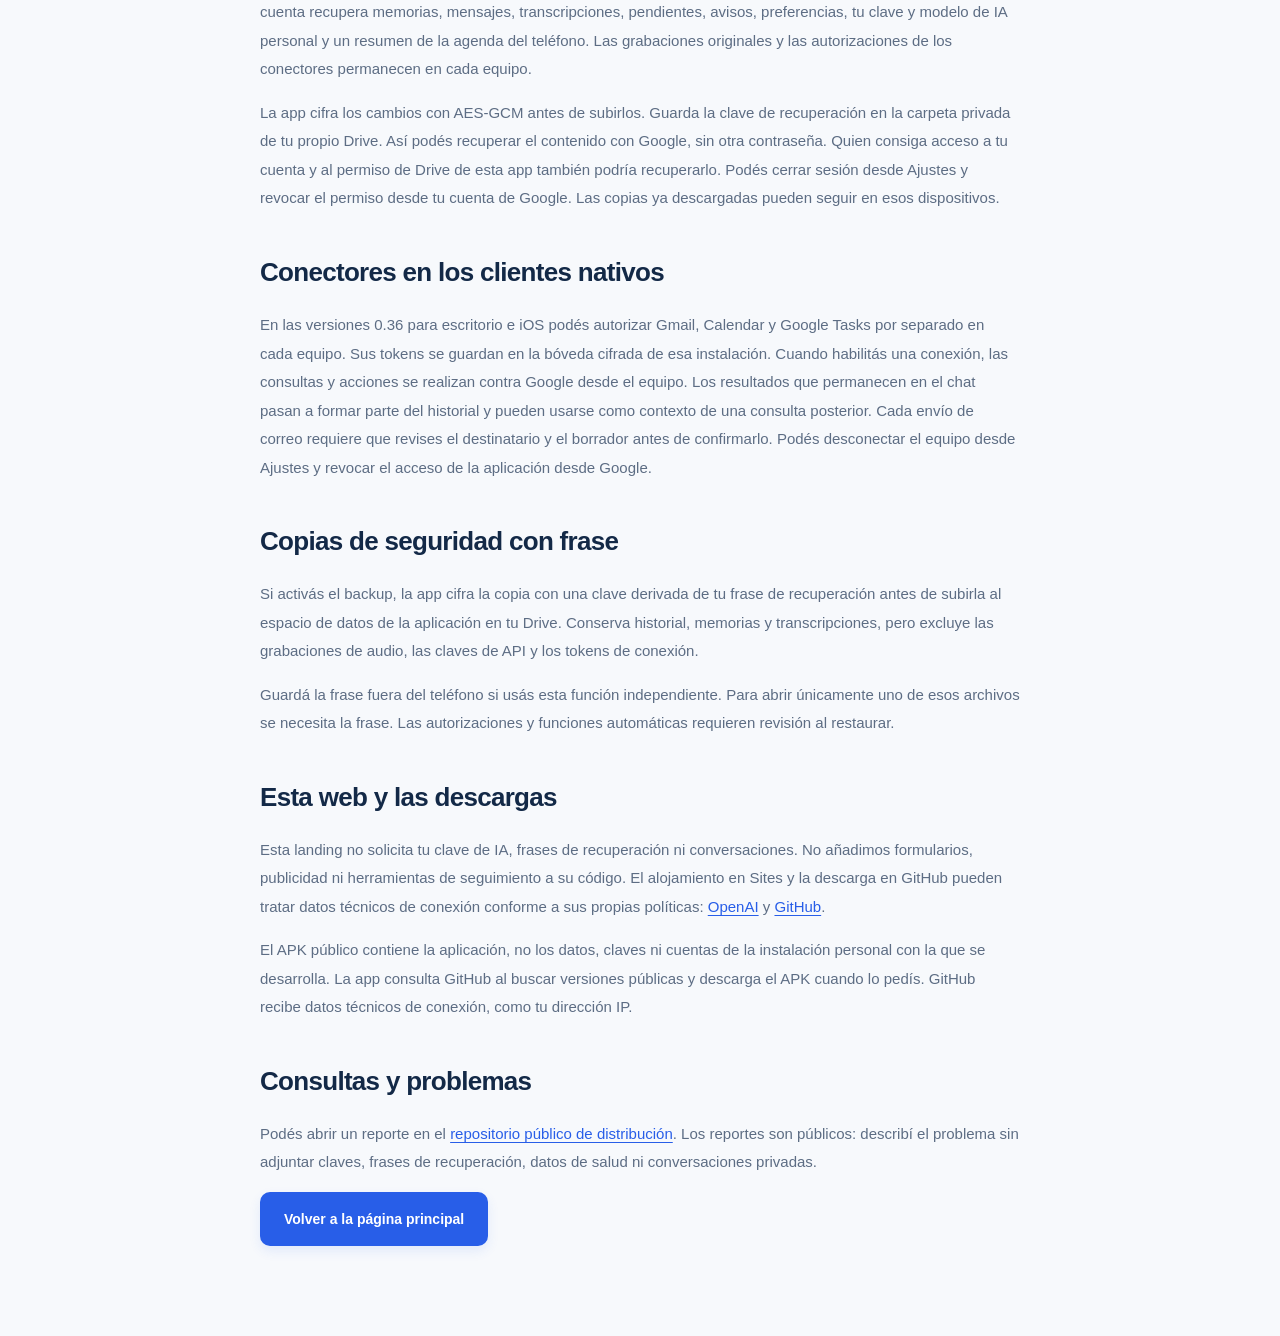
==== commit 73195b9c: "Ofrecer la versión con memoria semántica en Windows" ====
--- a/docs/privacidad.html
+++ b/docs/privacidad.html
@@ -2,7 +2,7 @@
 <a class="skip" href="#contenido">Ir al contenido</a><header class="site-header"><a class="brand" href="index.html"><img src="assets/symbol.svg" alt="" width="35" height="35"><span>asistente<span class="brand-beta">beta</span></span></a><a class="button button-small button-outline" href="index.html#descargar">Descargar la app ↗</a></header>
 <main id="contenido" class="privacy-page section-shell"><span class="eyebrow">DATOS Y PRIVACIDAD</span><h1>Tu espacio.<br>Con las cosas claras.</h1><p class="date-line">Beta 0.35.0 · Actualizado el 18 de noviembre de 2026</p><p>Esta página describe cómo funciona la versión actual de Asistente para Android. Podés usarla en un solo teléfono o activar la sincronización con tu cuenta de Google.</p>
 <h2>Qué queda en el teléfono</h2><p>La app conserva localmente tu historial, memorias, pendientes, preferencias y fuentes que elegiste importar. Los registros se cifran antes de guardarse en la base local. La clave del dispositivo se protege con Android Keystore. Los índices semánticos también se calculan en el dispositivo.</p><p>Podés revisar, corregir o borrar memorias desde la app. Borrar información local no elimina las copias de seguridad anteriores que la contengan. Los permisos del sistema, la visibilidad de notificaciones y del widget dependen de tu configuración.</p>
-<h2>Qué se envía al usar inteligencia artificial</h2><p>La app usa tu clave de OpenAI para consultar la API. El proveedor recibe tu mensaje, el contexto seleccionado para esa consulta y, cuando los elegís, audios, imágenes, documentos o conversaciones importadas. Analizar un chat completo envía todo el período elegido; las preguntas sobre ese informe también usan ese período.</p><p>El cifrado local no significa que el contenido permanezca cifrado frente al proveedor durante una consulta. Sus condiciones y políticas de retención se aplican. Podés consultar <a href="https://openai.com/policies/privacy-policy/">la política de privacidad de OpenAI</a>. La descarga no incluye una clave compartida, créditos ni acceso pago a la API.</p>
+<h2>Qué se envía al usar inteligencia artificial</h2><p>La app usa tu clave de OpenAI para consultar la API. En Mac, Windows e iOS, si activás el clasificador económico, también recibe tu consulta y una lista breve de fragmentos preseleccionados en tu equipo. Podés desactivarlo en Ajustes → Memoria y consultar los extractos en el chat. El proveedor recibe tu mensaje, el contexto seleccionado para esa consulta y, cuando los elegís, audios, imágenes, documentos o conversaciones importadas. Analizar un chat completo envía todo el período elegido; las preguntas sobre ese informe también usan ese período.</p><p>El cifrado local no significa que el contenido permanezca cifrado frente al proveedor durante una consulta. Sus condiciones y políticas de retención se aplican. Podés consultar <a href="https://openai.com/policies/privacy-policy/">la política de privacidad de OpenAI</a>. La descarga no incluye una clave compartida, créditos ni acceso pago a la API.</p>
 <h2>Conexiones y permisos</h2><p>Gmail, Google Calendar, Google Drive y Google Tasks se conectan mediante autorización de Google. La app solicita los permisos necesarios para las funciones que habilitás. Los correos preparados se envían después de tu confirmación. Los eventos y las tareas pueden crearse o modificarse cuando lo pedís en el chat.</p><p>El acceso a contactos, salud, ubicación o notificaciones de WhatsApp es opcional y requiere permisos específicos. Leer notificaciones no da acceso a todo el historial de WhatsApp. Podés desactivar conectores desde la app y revisar o revocar accesos desde los ajustes de Android y <a href="https://myaccount.google.com/connections">tu cuenta de Google</a>.</p><p>Una descarga pública no garantiza acceso a los conectores para todas las cuentas de Google. La disponibilidad depende de las autorizaciones y de la configuración OAuth del proyecto.</p>
 <h2>Sincronización con tu cuenta de Google</h2><p>Al elegir Continuar con Google, la app pide tu identificador de cuenta, tu correo y acceso a su carpeta privada de datos en tu Drive. El primer teléfono aporta tus datos. En los otros dispositivos compatibles, ingresar con la misma cuenta recupera memorias, mensajes, transcripciones, pendientes, avisos, preferencias, tu clave y modelo de IA personal y un resumen de la agenda del teléfono. Las grabaciones originales y las autorizaciones de los conectores permanecen en cada equipo.</p><p>La app cifra los cambios con AES-GCM antes de subirlos. Guarda la clave de recuperación en la carpeta privada de tu propio Drive. Así podés recuperar el contenido con Google, sin otra contraseña. Quien consiga acceso a tu cuenta y al permiso de Drive de esta app también podría recuperarlo. Podés cerrar sesión desde Ajustes y revocar el permiso desde tu cuenta de Google. Las copias ya descargadas pueden seguir en esos dispositivos.</p><h2>Conectores en los clientes nativos</h2><p>En las versiones 0.36 para escritorio e iOS podés autorizar Gmail, Calendar y Google Tasks por separado en cada equipo. Sus tokens se guardan en la bóveda cifrada de esa instalación. Cuando habilitás una conexión, las consultas y acciones se realizan contra Google desde el equipo. Los resultados que permanecen en el chat pasan a formar parte del historial y pueden usarse como contexto de una consulta posterior. Cada envío de correo requiere que revises el destinatario y el borrador antes de confirmarlo. Podés desconectar el equipo desde Ajustes y revocar el acceso de la aplicación desde Google.</p><h2>Copias de seguridad con frase</h2><p>Si activás el backup, la app cifra la copia con una clave derivada de tu frase de recuperación antes de subirla al espacio de datos de la aplicación en tu Drive. Conserva historial, memorias y transcripciones, pero excluye las grabaciones de audio, las claves de API y los tokens de conexión.</p><p>Guardá la frase fuera del teléfono si usás esta función independiente. Para abrir únicamente uno de esos archivos se necesita la frase. Las autorizaciones y funciones automáticas requieren revisión al restaurar.</p>
 <h2>Esta web y las descargas</h2><p>Esta landing no solicita tu clave de IA, frases de recuperación ni conversaciones. No añadimos formularios, publicidad ni herramientas de seguimiento a su código. El alojamiento en Sites y la descarga en GitHub pueden tratar datos técnicos de conexión conforme a sus propias políticas: <a href="https://openai.com/policies/privacy-policy/">OpenAI</a> y <a href="https://docs.github.com/en/site-policy/privacy-policies/github-general-privacy-statement">GitHub</a>.</p><p>El APK público contiene la aplicación, no los datos, claves ni cuentas de la instalación personal con la que se desarrolla. La app consulta GitHub al buscar versiones públicas y descarga el APK cuando lo pedís. GitHub recibe datos técnicos de conexión, como tu dirección IP.</p>
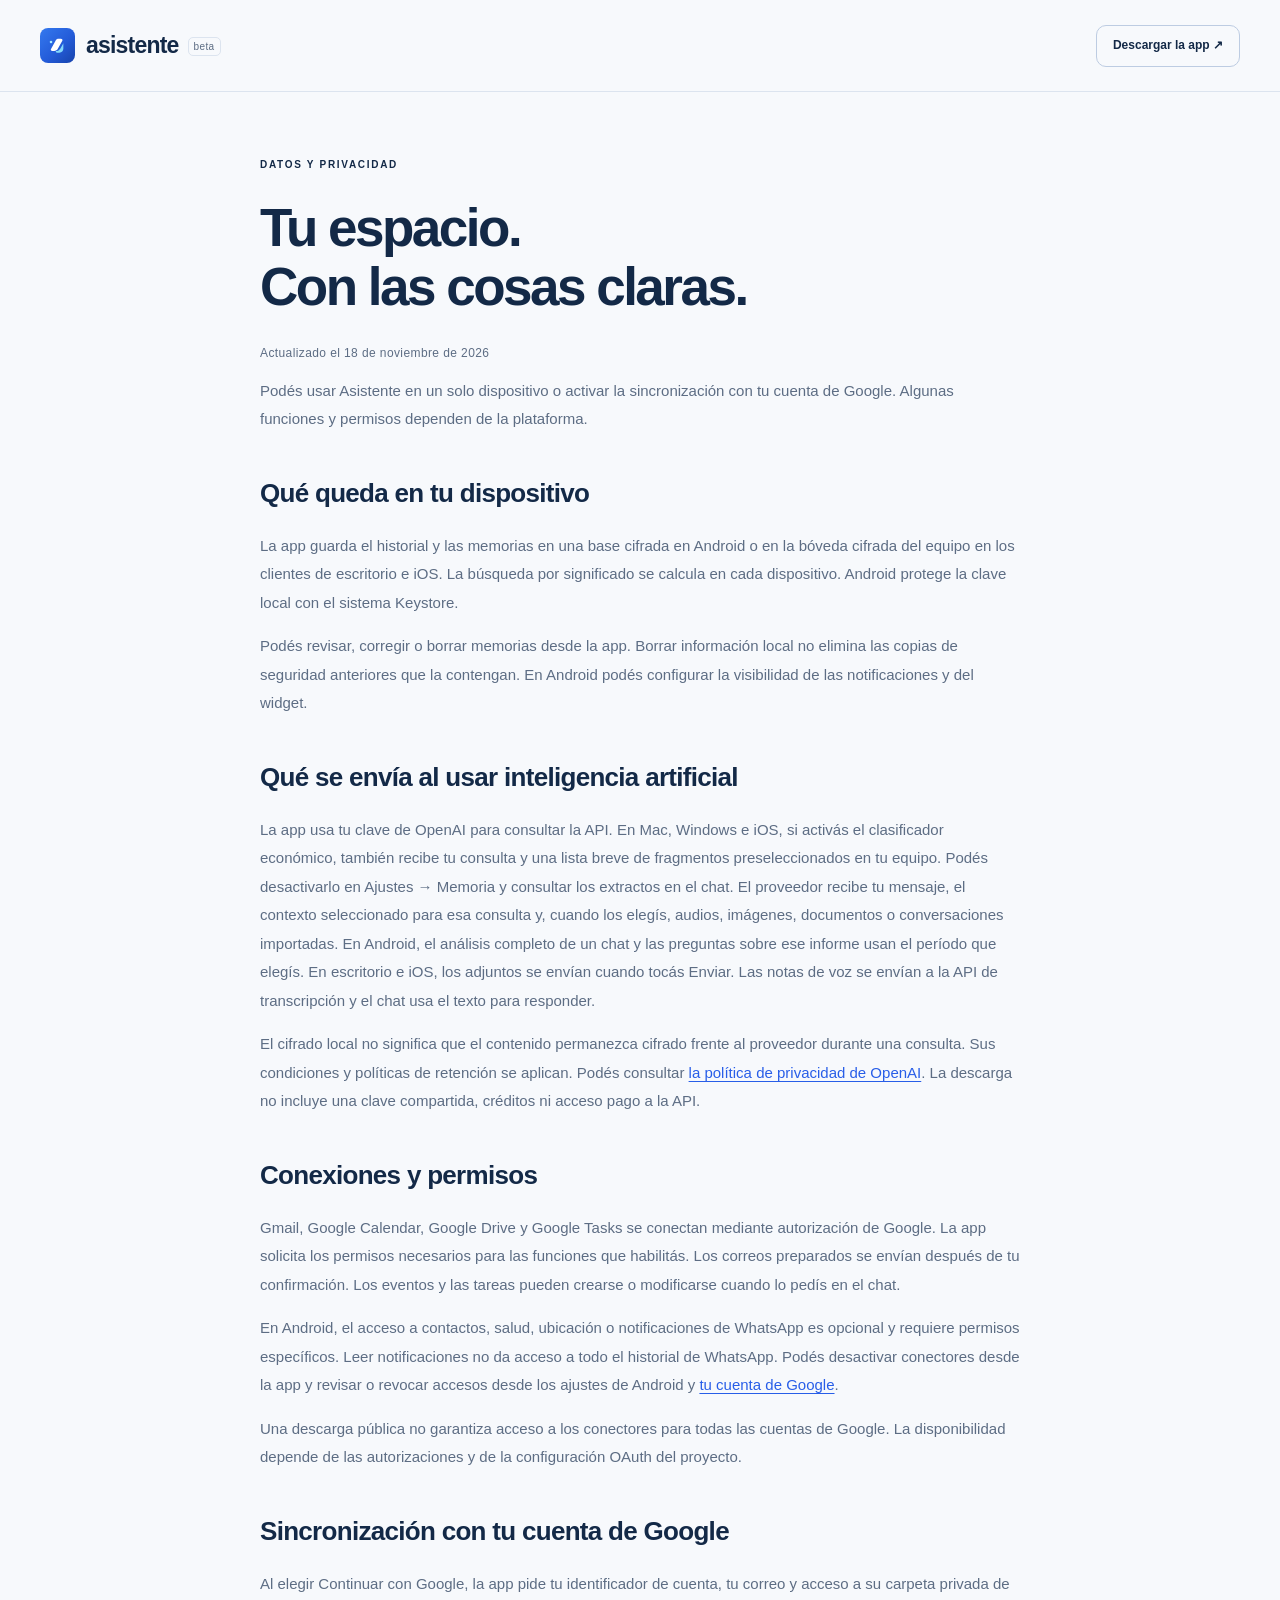
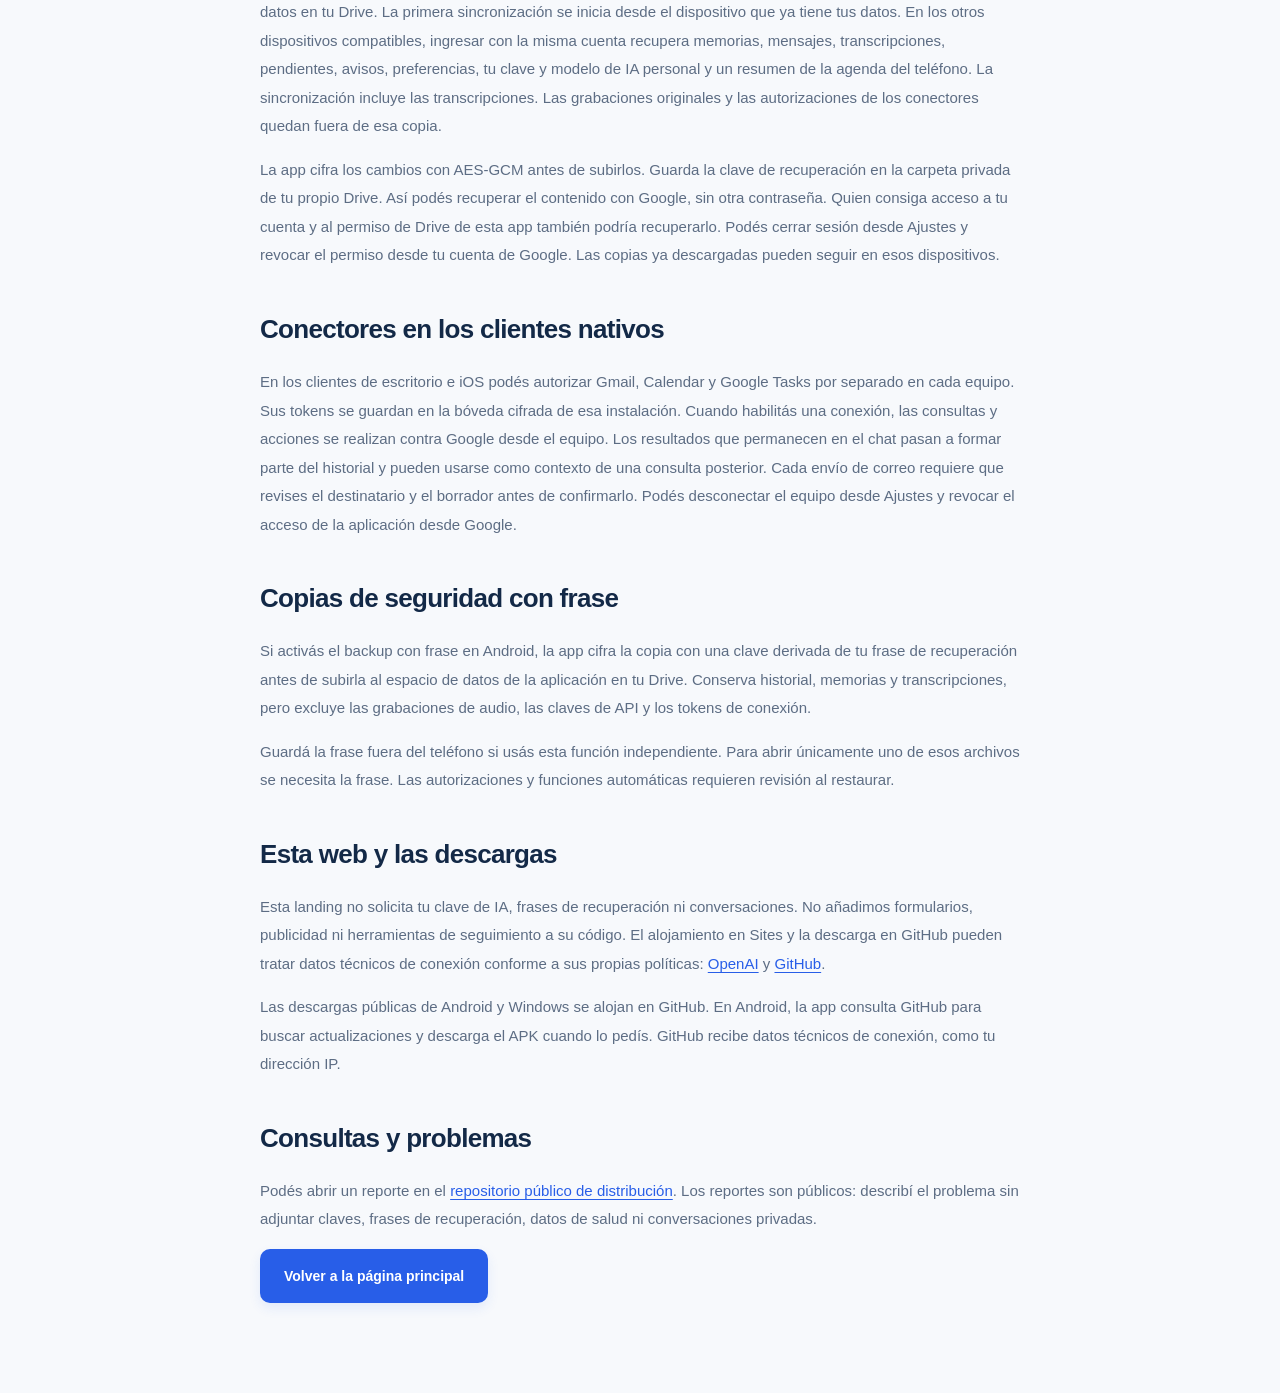
==== commit 064fbba1: "Presentar Asistente y sus descargas por plataforma" ====
--- a/docs/privacidad.html
+++ b/docs/privacidad.html
@@ -1,10 +1,10 @@
 <!doctype html><html lang="es-AR"><head><meta charset="UTF-8"><meta name="viewport" content="width=device-width, initial-scale=1"><meta name="theme-color" content="#f7f9fc"><title>Datos y privacidad — Asistente</title><meta name="description" content="Cómo trata Asistente tus memorias, conversaciones, conexiones y copias cifradas."><link rel="icon" href="assets/symbol.svg" type="image/svg+xml"><link rel="stylesheet" href="styles.css"></head><body>
 <a class="skip" href="#contenido">Ir al contenido</a><header class="site-header"><a class="brand" href="index.html"><img src="assets/symbol.svg" alt="" width="35" height="35"><span>asistente<span class="brand-beta">beta</span></span></a><a class="button button-small button-outline" href="index.html#descargar">Descargar la app ↗</a></header>
-<main id="contenido" class="privacy-page section-shell"><span class="eyebrow">DATOS Y PRIVACIDAD</span><h1>Tu espacio.<br>Con las cosas claras.</h1><p class="date-line">Beta 0.35.0 · Actualizado el 18 de noviembre de 2026</p><p>Esta página describe cómo funciona la versión actual de Asistente para Android. Podés usarla en un solo teléfono o activar la sincronización con tu cuenta de Google.</p>
-<h2>Qué queda en el teléfono</h2><p>La app conserva localmente tu historial, memorias, pendientes, preferencias y fuentes que elegiste importar. Los registros se cifran antes de guardarse en la base local. La clave del dispositivo se protege con Android Keystore. Los índices semánticos también se calculan en el dispositivo.</p><p>Podés revisar, corregir o borrar memorias desde la app. Borrar información local no elimina las copias de seguridad anteriores que la contengan. Los permisos del sistema, la visibilidad de notificaciones y del widget dependen de tu configuración.</p>
-<h2>Qué se envía al usar inteligencia artificial</h2><p>La app usa tu clave de OpenAI para consultar la API. En Mac, Windows e iOS, si activás el clasificador económico, también recibe tu consulta y una lista breve de fragmentos preseleccionados en tu equipo. Podés desactivarlo en Ajustes → Memoria y consultar los extractos en el chat. El proveedor recibe tu mensaje, el contexto seleccionado para esa consulta y, cuando los elegís, audios, imágenes, documentos o conversaciones importadas. Analizar un chat completo envía todo el período elegido; las preguntas sobre ese informe también usan ese período.</p><p>El cifrado local no significa que el contenido permanezca cifrado frente al proveedor durante una consulta. Sus condiciones y políticas de retención se aplican. Podés consultar <a href="https://openai.com/policies/privacy-policy/">la política de privacidad de OpenAI</a>. La descarga no incluye una clave compartida, créditos ni acceso pago a la API.</p>
-<h2>Conexiones y permisos</h2><p>Gmail, Google Calendar, Google Drive y Google Tasks se conectan mediante autorización de Google. La app solicita los permisos necesarios para las funciones que habilitás. Los correos preparados se envían después de tu confirmación. Los eventos y las tareas pueden crearse o modificarse cuando lo pedís en el chat.</p><p>El acceso a contactos, salud, ubicación o notificaciones de WhatsApp es opcional y requiere permisos específicos. Leer notificaciones no da acceso a todo el historial de WhatsApp. Podés desactivar conectores desde la app y revisar o revocar accesos desde los ajustes de Android y <a href="https://myaccount.google.com/connections">tu cuenta de Google</a>.</p><p>Una descarga pública no garantiza acceso a los conectores para todas las cuentas de Google. La disponibilidad depende de las autorizaciones y de la configuración OAuth del proyecto.</p>
-<h2>Sincronización con tu cuenta de Google</h2><p>Al elegir Continuar con Google, la app pide tu identificador de cuenta, tu correo y acceso a su carpeta privada de datos en tu Drive. El primer teléfono aporta tus datos. En los otros dispositivos compatibles, ingresar con la misma cuenta recupera memorias, mensajes, transcripciones, pendientes, avisos, preferencias, tu clave y modelo de IA personal y un resumen de la agenda del teléfono. Las grabaciones originales y las autorizaciones de los conectores permanecen en cada equipo.</p><p>La app cifra los cambios con AES-GCM antes de subirlos. Guarda la clave de recuperación en la carpeta privada de tu propio Drive. Así podés recuperar el contenido con Google, sin otra contraseña. Quien consiga acceso a tu cuenta y al permiso de Drive de esta app también podría recuperarlo. Podés cerrar sesión desde Ajustes y revocar el permiso desde tu cuenta de Google. Las copias ya descargadas pueden seguir en esos dispositivos.</p><h2>Conectores en los clientes nativos</h2><p>En las versiones 0.36 para escritorio e iOS podés autorizar Gmail, Calendar y Google Tasks por separado en cada equipo. Sus tokens se guardan en la bóveda cifrada de esa instalación. Cuando habilitás una conexión, las consultas y acciones se realizan contra Google desde el equipo. Los resultados que permanecen en el chat pasan a formar parte del historial y pueden usarse como contexto de una consulta posterior. Cada envío de correo requiere que revises el destinatario y el borrador antes de confirmarlo. Podés desconectar el equipo desde Ajustes y revocar el acceso de la aplicación desde Google.</p><h2>Copias de seguridad con frase</h2><p>Si activás el backup, la app cifra la copia con una clave derivada de tu frase de recuperación antes de subirla al espacio de datos de la aplicación en tu Drive. Conserva historial, memorias y transcripciones, pero excluye las grabaciones de audio, las claves de API y los tokens de conexión.</p><p>Guardá la frase fuera del teléfono si usás esta función independiente. Para abrir únicamente uno de esos archivos se necesita la frase. Las autorizaciones y funciones automáticas requieren revisión al restaurar.</p>
-<h2>Esta web y las descargas</h2><p>Esta landing no solicita tu clave de IA, frases de recuperación ni conversaciones. No añadimos formularios, publicidad ni herramientas de seguimiento a su código. El alojamiento en Sites y la descarga en GitHub pueden tratar datos técnicos de conexión conforme a sus propias políticas: <a href="https://openai.com/policies/privacy-policy/">OpenAI</a> y <a href="https://docs.github.com/en/site-policy/privacy-policies/github-general-privacy-statement">GitHub</a>.</p><p>El APK público contiene la aplicación, no los datos, claves ni cuentas de la instalación personal con la que se desarrolla. La app consulta GitHub al buscar versiones públicas y descarga el APK cuando lo pedís. GitHub recibe datos técnicos de conexión, como tu dirección IP.</p>
+<main id="contenido" class="privacy-page section-shell"><span class="eyebrow">DATOS Y PRIVACIDAD</span><h1>Tu espacio.<br>Con las cosas claras.</h1><p class="date-line">Actualizado el 18 de noviembre de 2026</p><p>Podés usar Asistente en un solo dispositivo o activar la sincronización con tu cuenta de Google. Algunas funciones y permisos dependen de la plataforma.</p>
+<h2>Qué queda en tu dispositivo</h2><p>La app guarda el historial y las memorias en una base cifrada en Android o en la bóveda cifrada del equipo en los clientes de escritorio e iOS. La búsqueda por significado se calcula en cada dispositivo. Android protege la clave local con el sistema Keystore.</p><p>Podés revisar, corregir o borrar memorias desde la app. Borrar información local no elimina las copias de seguridad anteriores que la contengan. En Android podés configurar la visibilidad de las notificaciones y del widget.</p>
+<h2>Qué se envía al usar inteligencia artificial</h2><p>La app usa tu clave de OpenAI para consultar la API. En Mac, Windows e iOS, si activás el clasificador económico, también recibe tu consulta y una lista breve de fragmentos preseleccionados en tu equipo. Podés desactivarlo en Ajustes → Memoria y consultar los extractos en el chat. El proveedor recibe tu mensaje, el contexto seleccionado para esa consulta y, cuando los elegís, audios, imágenes, documentos o conversaciones importadas. En Android, el análisis completo de un chat y las preguntas sobre ese informe usan el período que elegís. En escritorio e iOS, los adjuntos se envían cuando tocás Enviar. Las notas de voz se envían a la API de transcripción y el chat usa el texto para responder.</p><p>El cifrado local no significa que el contenido permanezca cifrado frente al proveedor durante una consulta. Sus condiciones y políticas de retención se aplican. Podés consultar <a href="https://openai.com/policies/privacy-policy/">la política de privacidad de OpenAI</a>. La descarga no incluye una clave compartida, créditos ni acceso pago a la API.</p>
+<h2>Conexiones y permisos</h2><p>Gmail, Google Calendar, Google Drive y Google Tasks se conectan mediante autorización de Google. La app solicita los permisos necesarios para las funciones que habilitás. Los correos preparados se envían después de tu confirmación. Los eventos y las tareas pueden crearse o modificarse cuando lo pedís en el chat.</p><p>En Android, el acceso a contactos, salud, ubicación o notificaciones de WhatsApp es opcional y requiere permisos específicos. Leer notificaciones no da acceso a todo el historial de WhatsApp. Podés desactivar conectores desde la app y revisar o revocar accesos desde los ajustes de Android y <a href="https://myaccount.google.com/connections">tu cuenta de Google</a>.</p><p>Una descarga pública no garantiza acceso a los conectores para todas las cuentas de Google. La disponibilidad depende de las autorizaciones y de la configuración OAuth del proyecto.</p>
+<h2>Sincronización con tu cuenta de Google</h2><p>Al elegir Continuar con Google, la app pide tu identificador de cuenta, tu correo y acceso a su carpeta privada de datos en tu Drive. La primera sincronización se inicia desde el dispositivo que ya tiene tus datos. En los otros dispositivos compatibles, ingresar con la misma cuenta recupera memorias, mensajes, transcripciones, pendientes, avisos, preferencias, tu clave y modelo de IA personal y un resumen de la agenda del teléfono. La sincronización incluye las transcripciones. Las grabaciones originales y las autorizaciones de los conectores quedan fuera de esa copia.</p><p>La app cifra los cambios con AES-GCM antes de subirlos. Guarda la clave de recuperación en la carpeta privada de tu propio Drive. Así podés recuperar el contenido con Google, sin otra contraseña. Quien consiga acceso a tu cuenta y al permiso de Drive de esta app también podría recuperarlo. Podés cerrar sesión desde Ajustes y revocar el permiso desde tu cuenta de Google. Las copias ya descargadas pueden seguir en esos dispositivos.</p><h2>Conectores en los clientes nativos</h2><p>En los clientes de escritorio e iOS podés autorizar Gmail, Calendar y Google Tasks por separado en cada equipo. Sus tokens se guardan en la bóveda cifrada de esa instalación. Cuando habilitás una conexión, las consultas y acciones se realizan contra Google desde el equipo. Los resultados que permanecen en el chat pasan a formar parte del historial y pueden usarse como contexto de una consulta posterior. Cada envío de correo requiere que revises el destinatario y el borrador antes de confirmarlo. Podés desconectar el equipo desde Ajustes y revocar el acceso de la aplicación desde Google.</p><h2>Copias de seguridad con frase</h2><p>Si activás el backup con frase en Android, la app cifra la copia con una clave derivada de tu frase de recuperación antes de subirla al espacio de datos de la aplicación en tu Drive. Conserva historial, memorias y transcripciones, pero excluye las grabaciones de audio, las claves de API y los tokens de conexión.</p><p>Guardá la frase fuera del teléfono si usás esta función independiente. Para abrir únicamente uno de esos archivos se necesita la frase. Las autorizaciones y funciones automáticas requieren revisión al restaurar.</p>
+<h2>Esta web y las descargas</h2><p>Esta landing no solicita tu clave de IA, frases de recuperación ni conversaciones. No añadimos formularios, publicidad ni herramientas de seguimiento a su código. El alojamiento en Sites y la descarga en GitHub pueden tratar datos técnicos de conexión conforme a sus propias políticas: <a href="https://openai.com/policies/privacy-policy/">OpenAI</a> y <a href="https://docs.github.com/en/site-policy/privacy-policies/github-general-privacy-statement">GitHub</a>.</p><p>Las descargas públicas de Android y Windows se alojan en GitHub. En Android, la app consulta GitHub para buscar actualizaciones y descarga el APK cuando lo pedís. GitHub recibe datos técnicos de conexión, como tu dirección IP.</p>
 <h2>Consultas y problemas</h2><p>Podés abrir un reporte en el <a href="https://github.com/marottejm/asistente-android/issues">repositorio público de distribución</a>. Los reportes son públicos: describí el problema sin adjuntar claves, frases de recuperación, datos de salud ni conversaciones privadas.</p><a class="button button-primary" href="index.html">Volver a la página principal</a>
 </main></body></html>
--- a/docs/styles.css
+++ b/docs/styles.css
@@ -1,9 +1,101 @@
-:root{--blue:#285ee8;--ink:#132947;--muted:#5d6d84;--line:#dce4ef;--paper:#f7f9fc;--pale:#eaf2ff;--font:-apple-system,BlinkMacSystemFont,"Segoe UI",sans-serif}*{box-sizing:border-box}html{scroll-behavior:smooth;scroll-padding-top:92px}body{margin:0;background:var(--paper);color:var(--ink);font-family:var(--font);font-size:16px;line-height:1.6;-webkit-font-smoothing:antialiased}button,a{-webkit-tap-highlight-color:transparent}a{color:inherit;text-decoration:none}button{font:inherit}svg{width:22px;height:22px;fill:none;stroke:currentColor;stroke-width:1.7;stroke-linecap:round;stroke-linejoin:round;flex-shrink:0}button:focus-visible,a:focus-visible,summary:focus-visible{outline:3px solid #3e80fc;outline-offset:5px}img{max-width:100%;height:auto}.icon-library{display:none}.skip{position:fixed;top:-90px;left:16px;padding:12px 24px;background:var(--ink);color:white;z-index:100}.skip:focus{top:16px}.section-shell{width:min(1200px,calc(100% - 80px));margin-inline:auto}.site-header{height:92px;max-width:1440px;margin:auto;padding:0 40px;display:flex;align-items:center;justify-content:space-between;gap:24px;border-bottom:1px solid var(--line)}.brand{display:inline-flex;gap:11px;align-items:center;font-size:23px;font-weight:650;letter-spacing:-.8px}.brand-beta{margin-left:9px;vertical-align:middle;font-weight:500;font-size:10px;letter-spacing:.4px;border:1px solid var(--line);border-radius:5px;padding:3px 5px;color:var(--muted)}.site-header nav{display:flex;gap:34px;font-size:13px;font-weight:550;color:#52647b}.site-header nav a:hover{color:var(--blue)}.button{display:inline-flex;align-items:center;justify-content:center;gap:25px;min-height:54px;padding:14px 23px;border-radius:10px;font-size:14px;font-weight:600;border:1px solid transparent;transition:background .18s,transform .18s,box-shadow .18s}.button:hover{transform:translateY(-2px)}.button-small{min-height:42px;padding:9px 16px;font-size:12px;gap:15px}.button-small svg{width:17px;height:17px}.button-outline{border-color:#bdcce2;background:transparent}.button-outline:hover{background:#edf3fc}.button-primary{background:var(--blue);color:#fff;box-shadow:0 5px 12px #285ee81a}.button-primary:hover{background:#174fd5;box-shadow:0 7px 20px #285ee82b}.button-white{color:#1743a6;background:white}.button-white:hover{background:#eff6ff}.text-link{display:inline-flex;align-items:center;gap:18px;font-size:14px;font-weight:600}.text-link:hover{color:var(--blue)}.text-link span{font-size:20px}.eyebrow{font-size:10px;font-weight:650;letter-spacing:1.7px;display:block;line-height:1.6}.status-dot{display:inline-block;width:6px;height:6px;background:var(--blue);border-radius:50%;margin:0 8px 1px 0}h1,h2,h3,p{margin-top:0}h1,h2,h3{line-height:1.12}h1{font-size:clamp(54px,5.6vw,80px);letter-spacing:-4.5px;font-weight:620;margin:25px 0 25px}h1>span{color:var(--blue)}h2{font-size:clamp(34px,3.4vw,46px);letter-spacing:-2px;font-weight:600;margin:18px 0 24px}h3{font-size:22px;letter-spacing:-.6px;font-weight:600}p{color:var(--muted)}.hero{display:grid;grid-template-columns:1.03fr 1fr;gap:65px;align-items:center;padding-top:64px;padding-bottom:60px}.hero-intro{font-size:17px;line-height:1.8;max-width:425px;margin-bottom:29px}.hero-actions{display:flex;align-items:center;gap:30px}.hero-note{margin-top:27px;display:flex;align-items:center;gap:9px;font-size:11px;color:#6c7b90}.hero-note svg{width:14px;height:14px}.hero-stage{height:600px;background:#e3eeff;border-radius:28px;position:relative;display:flex;align-items:center;justify-content:center;isolation:isolate}.stage-orbit{border:1px solid #c2d5f4;border-radius:50%;position:absolute;z-index:-1}.orbit-one{width:450px;height:450px}.orbit-two{width:330px;height:330px}.stage-label{position:absolute;left:26px;top:25px;font-size:9px;line-height:1.55;letter-spacing:1.3px;color:#55759e}.phone{margin-top:-5px;width:283px;height:536px;background:#f8fafd;border:5px solid #18304f;border-radius:38px;box-shadow:0 28px 35px -25px #28466d99;position:relative;transform:rotate(-3deg);display:flex;flex-direction:column;overflow:hidden}.phone-status{height:37px;padding:8px 17px 0;display:flex;justify-content:space-between;font-size:9px;font-weight:700}.phone-camera{position:absolute;top:10px;width:7px;height:7px;background:#18304f;left:calc(50% - 3px);border-radius:50%}.phone-battery{font-size:12px}.phone-content{flex:1;min-height:0;padding:8px 17px;overflow-y:auto;overscroll-behavior:contain;scrollbar-width:thin}.demo-heading{display:flex;align-items:center;justify-content:space-between;gap:6px}.demo-greeting{font-size:10px;color:#718095}.demo-heading h2{font-size:19px;letter-spacing:-.7px;margin:5px 0 10px}.demo-date{font-size:7px;letter-spacing:.6px;font-weight:650;color:#6c7f97;margin:4px 0 17px}.day-counts{display:flex;background:#e5eeff;border-radius:14px;padding:12px;margin-bottom:17px;text-align:center}.day-counts div{flex:1}.day-counts strong{font-size:24px;line-height:1.1;color:var(--blue);display:block;font-weight:600}.day-counts span{font-size:8px;display:block;margin-top:5px}.demo-section-heading{font-size:12px;font-weight:650;display:flex;justify-content:space-between;align-items:center;margin:17px 0 10px}.demo-section-heading>span{font-size:7px;letter-spacing:1px;color:#8191a6}.event{display:flex;gap:12px;border-left:3px solid #4e7ff2;background:white;border-radius:0 8px 8px 0;padding:9px 8px;margin:7px 0;font-size:9px}.event-time{color:#4e6d97}.event strong{font-size:10px;display:block;font-weight:600}.event div>span{font-size:8px;color:var(--muted);display:block;margin-top:3px}.event-cyan{border-color:#6ecce8}.demo-task{display:flex;align-items:center;gap:9px;font-size:10px;padding:6px 0}.task-circle{width:13px;height:13px;border:1px solid #acbed7;border-radius:50%;flex-shrink:0}.demo-task div>span{font-size:8px;color:var(--muted);display:block;margin-top:2px}.demo-bottom-note{font-size:8px;color:#8794a7;margin-top:12px}.demo-tabs{display:flex;justify-content:space-evenly;padding:6px 5px 4px;border-top:1px solid #e4ebf4;background:white}.demo-tabs button{border:0;background:transparent;display:flex;flex-direction:column;align-items:center;gap:2px;color:#667c96;padding:6px 14px;font-size:8px;border-radius:10px;min-width:58px;cursor:pointer}.demo-tabs button[aria-selected=true]{color:var(--blue);background:#eaf1ff}.demo-tabs button svg{width:18px;height:18px}.phone-home{width:75px;height:3px;min-height:3px;border-radius:5px;background:#18304f;align-self:center;margin:5px 0 6px}.float-note{position:absolute;right:-20px;bottom:90px;display:flex;gap:11px;align-items:center;background:#fff;padding:14px 19px 14px 12px;border:1px solid #dce7f5;border-radius:14px;box-shadow:0 10px 25px #345d9920;transform:rotate(3deg)}.float-icon{background:#e8f1ff;border-radius:10px;width:35px;height:35px;display:grid;place-items:center;color:var(--blue)}.float-icon svg{width:18px;height:18px}.float-note strong{display:block;font-size:11px;font-weight:600}.float-note span{font-size:9px;color:#778ba7}.stage-caption{position:absolute;bottom:12px;left:0;right:0;text-align:center;font-size:8px;letter-spacing:.6px;color:#607b9d}.bubble{font-size:10px;line-height:1.65;padding:12px;border-radius:13px;margin:12px 0;max-width:96%}.bubble.user{background:var(--blue);color:white;margin-left:auto;border-bottom-right-radius:3px;max-width:88%}.bubble.assistant{background:white;border:1px solid #e2eaf6;border-bottom-left-radius:3px}.bubble.compact{max-width:75%;margin-bottom:15px}.context-caption{font-size:7px;display:flex;gap:5px;line-height:1.5;color:#5d7596}.context-caption svg{width:12px;height:12px}.demo-input{display:flex;align-items:center;justify-content:space-between;padding:11px 10px;border:1px solid #c5d3e8;border-radius:14px;font-size:9px;color:#7c8ca4;margin-top:18px}.demo-input svg{width:16px;height:16px;color:var(--blue)}.memory-demo{background:white;border:1px solid #e0e8f4;border-radius:13px;padding:15px 12px;margin:13px 0}.memory-type{display:block;font-size:7px;letter-spacing:1px;color:var(--blue);font-weight:600;margin-bottom:7px}.memory-demo strong{display:block;font-size:12px;line-height:1.5;font-weight:600}.memory-demo p{font-size:9px;margin:8px 0}.memory-source{font-size:7px;background:#f0f4fa;border-radius:4px;padding:4px 6px;color:#6c819e}.memory-control{display:flex;align-items:center;gap:12px;margin-top:22px;color:var(--blue)}.memory-control p{font-size:10px;margin:0}.connector-strip{display:flex;gap:30px;justify-content:space-between;align-items:center;padding:33px 0;border-top:1px solid var(--line);border-bottom:1px solid var(--line)}.connector-strip>span{font-size:9px;letter-spacing:1.1px;line-height:1.9;color:#64758d}.connector-strip strong{font-weight:400;letter-spacing:0;font-size:13px;color:var(--ink)}.connector-names{display:flex;gap:38px;align-items:center;font-weight:550;font-size:16px;letter-spacing:-.3px}.connector-names>span{display:flex;align-items:center;gap:10px}.connector-names b{font-size:21px;line-height:1}.google-mail{color:#d05043}.google-calendar{color:#3774d8;border:2px solid #3774d8;font-size:12px!important;padding:3px}.google-drive{color:#2b9370;font-size:29px!important}.google-tasks{color:#3575dd;border:2px solid #3575dd;border-radius:50%;font-size:13px!important;padding:3px}.section-space{padding-top:100px;padding-bottom:100px}.section-heading{display:flex;justify-content:space-between;align-items:flex-end;gap:35px;margin-bottom:35px}.section-heading h2{margin-bottom:0}.section-heading em{font-style:normal;color:var(--blue)}.section-heading>p{font-size:14px;line-height:1.8;margin-bottom:3px}.feature-grid{display:grid;grid-template-columns:repeat(3,1fr);gap:18px}.feature{padding:29px 26px 24px;border:1px solid var(--line);border-radius:20px;display:flex;flex-direction:column;min-width:0}.feature-index{font-size:9px;letter-spacing:1.1px;font-weight:650;color:#57749e}.feature-blue{background:#e9f1ff;border-color:#dbe6f8}.feature-white{background:white}.feature-pale{background:#edf4f6}.feature h3{margin-top:auto;margin-bottom:14px;line-height:1.25;font-size:22px}.feature p{font-size:13px;line-height:1.8;margin:0}.voice-illustration{display:flex;align-items:center;gap:10px;background:var(--blue);color:white;padding:17px 12px;border-radius:16px;margin:44px 0 42px}.voice-illustration>svg{width:18px;height:18px}.waveform{font-size:17px;white-space:nowrap;letter-spacing:-1.2px;flex:1}.voice-illustration>span:last-child{font-size:10px}.mini-agenda{display:grid;gap:10px;margin:27px 0 24px;transform:rotate(-2deg)}.mini-agenda>span{display:flex;align-items:center;gap:10px;padding:8px 12px;border:1px solid #e5eaf3;border-radius:7px;font-size:10px;background:#fafcff}.mini-agenda>span:nth-child(2){margin-left:12px}.mini-agenda>span:nth-child(3){margin-left:25px}.mini-agenda svg{width:15px;height:15px;color:var(--blue)}.routine-illustration{display:flex;align-items:center;gap:12px;background:white;border:1px solid #dfe8ee;padding:17px 12px;border-radius:13px;margin:44px 0 42px}.routine-time{font-size:25px;letter-spacing:-1.7px;font-weight:600;color:#42677f}.routine-illustration strong{display:block;font-size:10px;font-weight:600;white-space:nowrap}.routine-illustration div>span{display:block;font-size:8px;color:var(--muted);margin-top:3px}.routine-on{width:23px;min-width:23px;height:14px;background:#619ac5;border-radius:10px;margin-left:auto;position:relative}.routine-on:after{content:"";position:absolute;right:2px;top:2px;width:10px;height:10px;background:white;border-radius:50%}.memory-section{background:#eaf1fa;border-block:1px solid #e0e8f3}.memory-layout{display:grid;grid-template-columns:1fr 1fr;gap:95px;align-items:center;padding:85px 30px}.memory-copy h2{font-size:45px;line-height:1.12}.memory-copy>p{font-size:15px;line-height:1.9}.check-list{padding:0;list-style:none;display:grid;gap:13px;margin:25px 0 30px;font-size:12px;color:#49617f}.check-list li{display:flex;gap:9px;align-items:flex-start}.check-list svg{width:17px;height:17px;color:var(--blue)}.memory-art{position:relative;padding:15px 5px}.memory-thread{position:absolute;left:50%;top:15%;bottom:15%;width:1px;background:#a8c0e3}.memory-fragment{position:relative;background:#fff;border:1px solid #d2dff1;border-radius:17px;padding:28px;max-width:320px;transform:rotate(-4deg);box-shadow:0 10px 20px #24477206}.memory-fragment>span{font-size:8px;letter-spacing:1.4px;color:#6b809d;font-weight:650}.memory-fragment p{font-size:21px;line-height:1.5;color:var(--ink);margin:12px 0 0;letter-spacing:-.5px}.memory-node{position:relative;width:48px;height:48px;border:1px solid #bdd0ed;background:var(--blue);color:white;border-radius:15px;display:grid;place-items:center;margin:28px auto}.memory-result{margin-left:auto;transform:rotate(3deg)}.memory-used{display:flex;gap:7px;align-items:center;margin-top:18px;padding-top:12px;border-top:1px solid #e4ebf5;font-size:9px;color:#607a9d}.memory-used span{width:5px;height:5px;border-radius:50%;background:#589d83}.detail-grid{display:grid;grid-template-columns:repeat(3,1fr);gap:52px;margin-top:45px}.detail-icon{display:grid;place-items:center;background:#eaf1ff;color:var(--blue);width:42px;height:42px;border-radius:12px;margin-bottom:24px}.detail-grid h3{font-size:20px;line-height:1.3}.detail-grid p{font-size:14px;line-height:1.8;margin:0}.privacy-section{background:#fff;border:1px solid var(--line);border-radius:26px;padding:48px 55px}.privacy-top{text-align:center;max-width:520px;margin:auto}.privacy-symbol{width:52px;height:52px;border-radius:17px;background:#edf3ff;display:grid;place-items:center;margin:0 auto 22px;color:var(--blue)}.privacy-symbol svg{width:24px;height:24px}.privacy-top h2{margin-top:15px}.privacy-top p{font-size:15px;line-height:1.8}.privacy-columns{display:grid;grid-template-columns:repeat(3,1fr);gap:40px;border-top:1px solid var(--line);margin-top:38px;padding-top:25px}.privacy-columns article>span{font-size:10px;letter-spacing:1px;color:#8a9cb3}.privacy-columns h3{font-size:18px;margin:14px 0}.privacy-columns p{font-size:13px;line-height:1.8;margin-bottom:0}.privacy-section>.text-link{display:flex;justify-content:center;margin-top:30px;color:var(--blue)}.faq{display:grid;grid-template-columns:1fr 1.3fr;gap:80px}.faq h2{font-size:38px}.faq>div>p{font-size:14px;line-height:1.9}.faq-items{border-top:1px solid #cbd8e9}.faq details{border-bottom:1px solid #cbd8e9}.faq summary{cursor:pointer;list-style:none;font-weight:550;font-size:14px;line-height:1.5;padding:21px 0;display:flex;align-items:center;justify-content:space-between;gap:18px}.faq summary::-webkit-details-marker{display:none}.faq summary>span{font-size:23px;font-weight:300;color:#58759a;transition:transform .2s}.faq details[open] summary>span{transform:rotate(45deg)}.faq details>div{padding:0 26px 17px 0}.faq details p{font-size:13px;line-height:1.8;margin:0}.download-section{background:#245bdd;color:#fff;border-radius:26px;padding:50px 65px;display:flex;align-items:center;justify-content:space-between;gap:45px;position:relative;overflow:hidden}.download-section .eyebrow{color:#c1d8ff}.download-section h2{font-size:42px;letter-spacing:-1.8px;margin-top:20px}.download-section p{color:#c4d8ff;font-size:15px;line-height:1.7;margin-bottom:23px}.download-section .button{min-width:255px}.release-info{display:flex;gap:16px;margin:15px 0;font-size:10px;color:#d2e0ff}.release-info>span+span:before{content:"·";margin-right:16px;color:#9dc1ff}.download-section .download-fine{font-size:10px;line-height:1.8;color:#c4d8ff;margin:0}.download-symbol{text-align:center;transform:rotate(7deg);padding:12px 18px}.download-symbol img{display:block;box-shadow:0 24px 40px #143d9e6b;border:1px solid #9fcaff66;border-radius:26%;margin:0 auto 20px;width:190px}.download-symbol>span{font-size:17px;color:#d9e8ff;display:block;line-height:1.4;letter-spacing:-.4px}.site-footer{display:flex;align-items:center;gap:30px;padding:50px 0}.site-footer p{font-size:11px;line-height:1.7;margin:0}.site-footer>div{margin-left:auto;display:flex;gap:24px;font-size:11px;color:#506681}.site-footer>div>a:hover{color:var(--blue)}.footer-year{font-size:10px;color:#7c8ba0}.privacy-page{max-width:760px;padding-block:65px 90px}.privacy-page h1{font-size:53px;letter-spacing:-2.5px}.privacy-page h2{font-size:26px;letter-spacing:-.7px;margin-top:45px}.privacy-page p,.privacy-page li{font-size:15px;line-height:1.9;color:var(--muted)}.privacy-page a:not(.button){color:var(--blue);text-decoration:underline;text-underline-offset:3px}.privacy-page .date-line{font-size:12px;letter-spacing:.4px}.privacy-page ul{padding-left:23px} [hidden]{display:none!important}
-@media(min-width:1600px){.hero{padding-top:80px;padding-bottom:80px}}@media(max-width:1100px){.section-shell{width:calc(100% - 56px)}.site-header{padding:0 28px}.hero{gap:35px}.hero-stage{height:570px}.float-note{right:-8px;padding:12px 14px}.stage-label{font-size:8px;left:18px;top:17px}.orbit-one{width:360px;height:360px}h1{font-size:64px;letter-spacing:-3.7px}.hero-intro{font-size:15px}.hero-actions{gap:20px}.hero-note{font-size:10px}.connector-names{gap:22px;font-size:14px}.feature{padding:24px 18px}.feature h3{font-size:19px}.voice-illustration{gap:6px}.waveform{font-size:13px}.routine-illustration{gap:7px}.routine-time{font-size:21px}.routine-illustration strong{font-size:9px}.routine-illustration div>span{font-size:7px}.memory-layout{gap:60px;padding-inline:15px}.memory-copy h2{font-size:39px}.memory-fragment{padding:22px}.memory-fragment p{font-size:19px}.detail-grid{gap:32px}.faq{gap:45px}.site-footer{gap:20px}.site-footer>div{gap:15px}}
-@media(max-width:800px){.site-header nav{gap:20px}.site-header nav a:first-child{display:none}.hero{grid-template-columns:1fr 1fr;gap:22px;padding-top:40px;padding-bottom:40px}h1{font-size:51px;letter-spacing:-3px}.hero-intro{font-size:14px;line-height:1.8}.hero-stage{height:530px}.phone{width:255px;height:505px}.phone-content{padding:5px 13px}.demo-heading h2{font-size:17px}.day-counts{margin-bottom:12px;padding:9px}.demo-date{margin-bottom:12px;font-size:6px}.demo-section-heading{margin-top:12px}.float-note{right:-12px;bottom:60px;padding:9px;gap:7px}.float-note strong{font-size:9px}.float-note span{font-size:8px}.float-icon{width:28px;height:28px}.orbit-one{width:290px;height:290px}.orbit-two{width:250px;height:250px}.stage-label{display:none}.stage-caption{font-size:6px;bottom:3px}.hero-actions{gap:16px;flex-wrap:wrap}.hero-actions .button{font-size:12px;gap:12px;padding:13px 16px;min-height:48px}.hero-note{max-width:240px;line-height:1.8;align-items:flex-start;margin-top:22px}.hero-note svg{margin-top:2px}.connector-strip{align-items:flex-start;gap:24px;flex-direction:column}.connector-names{justify-content:space-between;width:100%}.section-heading{align-items:flex-start;flex-direction:column;gap:20px}.section-heading h2{font-size:37px}.section-space{padding-block:70px}.feature-grid{grid-template-columns:1fr}.feature{padding:24px;min-height:0;display:grid;grid-template-columns:1fr 1fr;gap:0 40px}.feature-index{grid-column:1/-1}.feature h3{grid-column:1;font-size:23px;margin-top:25px}.feature p{grid-column:1}.voice-illustration,.mini-agenda,.routine-illustration{grid-column:2;grid-row:2/4;align-self:center;margin:0}.waveform{font-size:17px}.routine-illustration strong{font-size:10px}.routine-time{font-size:25px}.memory-layout{gap:35px;padding-block:65px}.memory-copy h2{font-size:34px}.memory-copy>p{font-size:13px}.check-list{font-size:11px}.memory-fragment{padding:20px 15px}.memory-fragment p{font-size:16px}.memory-fragment>span{font-size:7px}.memory-used{font-size:7px}.detail-grid{gap:24px}.detail-grid h3{font-size:18px}.detail-grid p{font-size:12px}.privacy-section{padding:35px}.privacy-columns{gap:25px}.faq{grid-template-columns:1fr;gap:25px}.faq h2{margin-bottom:15px}.download-section{padding:40px}.download-section h2{font-size:35px}.download-symbol img{width:130px}.download-symbol>span{font-size:14px}.site-footer{flex-wrap:wrap}.site-footer>div{margin-left:0}.footer-year{margin-left:auto}}
-@media(max-width:600px){.section-shell{width:calc(100% - 40px)}.site-header{height:76px;padding:0 20px;gap:16px}.site-header nav{display:none}.brand{font-size:21px}.brand-beta{font-size:9px}.site-header .button{gap:10px;padding:9px 12px}.hero{grid-template-columns:1fr;padding-top:42px;gap:36px;padding-bottom:32px}.hero-copy{padding-inline:3px}h1{font-size:64px;letter-spacing:-4px;margin-top:22px;margin-bottom:23px}.hero .eyebrow{font-size:8px;letter-spacing:1.3px}.hero-intro{font-size:15px;max-width:380px;line-height:1.85}.hero-actions{gap:26px}.hero-actions .button{font-size:13px;min-height:52px;padding:14px 19px;gap:22px}.hero-note{max-width:none;font-size:10px;margin-top:22px}.hero-stage{height:550px;border-radius:23px}.phone{width:272px;height:518px;transform:rotate(-3deg)}.phone-content{padding:6px 15px}.demo-heading h2{font-size:18px}.demo-date{font-size:6.5px}.day-counts{padding:12px}.demo-section-heading{margin-top:15px}.float-note{right:-5px;bottom:65px;padding:12px;gap:10px}.float-note strong{font-size:10px}.float-note span{font-size:9px}.float-icon{width:32px;height:32px}.stage-caption{font-size:7px;bottom:6px}.stage-label{display:block;left:16px;top:17px;font-size:7px}.orbit-one{width:310px;height:310px}.connector-strip{padding-block:24px;gap:20px}.connector-strip>span{font-size:8px}.connector-strip strong{font-size:12px}.connector-names{gap:12px;flex-wrap:wrap;font-size:13px}.connector-names>span{gap:7px}.connector-names b{font-size:19px}.google-calendar{font-size:9px!important}.google-drive{font-size:27px!important}.google-tasks{font-size:11px!important}.section-space{padding-block:60px}.eyebrow{font-size:8px;letter-spacing:1.3px}.section-heading h2{font-size:33px;letter-spacing:-1.7px}.section-heading>p{font-size:13px}.feature{display:flex;padding:24px;gap:0}.feature-index{font-size:8px}.voice-illustration,.mini-agenda,.routine-illustration{align-self:stretch;margin:28px 0;max-width:none}.waveform{font-size:23px;letter-spacing:-1px}.voice-illustration{padding:15px 20px;gap:18px}.voice-illustration>span:last-child{font-size:12px}.feature h3{font-size:23px;margin-top:0}.feature p{font-size:13px}.mini-agenda{margin:22px 0 26px;gap:7px}.mini-agenda>span{font-size:11px;padding:8px 13px}.routine-illustration{padding:22px 18px;gap:17px}.routine-illustration strong{font-size:12px}.routine-illustration div>span{font-size:9px}.routine-time{font-size:29px}.memory-layout{display:flex;flex-direction:column-reverse;padding:60px 3px;gap:45px}.memory-copy h2{font-size:40px;letter-spacing:-1.8px}.memory-copy>p{font-size:14px}.check-list{font-size:12px;gap:15px}.memory-art{width:100%;padding:0 12px}.memory-fragment{padding:23px;max-width:290px}.memory-fragment p{font-size:20px}.memory-fragment>span{font-size:8px}.memory-used{font-size:9px}.memory-node{margin-block:23px}.detail-grid{grid-template-columns:1fr;gap:30px;margin-top:30px}.detail-grid article{border-bottom:1px solid var(--line);padding-bottom:30px}.detail-grid article:last-child{border-bottom:0;padding-bottom:0}.detail-icon{margin-bottom:18px}.detail-grid h3{font-size:23px;margin-bottom:12px}.detail-grid p{font-size:14px}.privacy-section{padding:32px 23px;border-radius:20px}.privacy-top h2{font-size:36px}.privacy-top p{font-size:13px}.privacy-columns{grid-template-columns:1fr;gap:24px;margin-top:27px;padding-top:23px}.privacy-columns article{padding-left:28px;position:relative}.privacy-columns article>span{position:absolute;left:0;top:1px}.privacy-columns h3{font-size:18px;margin:0 0 10px}.privacy-columns p{font-size:13px}.privacy-section>.text-link{font-size:12px;gap:12px;margin-top:26px}.faq{gap:20px}.faq h2{font-size:34px}.faq summary{font-size:13px;padding-block:21px}.faq details p{font-size:13px}.download-section{padding:35px 25px;border-radius:22px}.download-section h2{font-size:34px;letter-spacing:-1.8px}.download-section>div:first-child{width:100%}.download-section p{font-size:14px}.download-symbol{display:none}.download-section .button{width:100%;font-size:14px}.download-section .eyebrow{font-size:7px;letter-spacing:1px}.download-section .download-fine{font-size:9px}.release-info{justify-content:center;font-size:9px;gap:12px}.release-info>span+span:before{margin-right:12px}.site-footer{padding-block:35px;gap:20px 25px}.site-footer>.brand{font-size:21px}.site-footer p{font-size:10px}.site-footer>div{display:grid;gap:10px;font-size:12px}.footer-year{align-self:flex-end}.privacy-page{padding-top:40px}.privacy-page h1{font-size:42px}.privacy-page p,.privacy-page li{font-size:14px}}
-@media(max-width:370px){.section-shell{width:calc(100% - 32px)}.site-header{padding-inline:16px}.brand-beta{display:none}h1{font-size:57px}.hero-actions{gap:20px}.hero-stage{height:535px}.phone{width:255px;height:508px}.float-note{right:-2px;bottom:60px}.connector-names{gap:12px 20px;justify-content:flex-start}.connector-names>span{font-size:12px}.waveform{font-size:19px}.memory-fragment p{font-size:18px}.download-section{padding-inline:20px}.download-section h2{font-size:30px}.section-heading h2{font-size:29px}.site-footer{gap:18px}}
+:root{--blue:#285ee8;--ink:#132947;--muted:#5d6d84;--line:#dce4ef;--paper:#f7f9fc;--pale:#eaf2ff;--font:-apple-system,BlinkMacSystemFont,"Segoe UI",sans-serif}*{box-sizing:border-box}html{scroll-behavior:smooth;scroll-padding-top:92px}body{margin:0;background:var(--paper);color:var(--ink);font-family:var(--font);font-size:16px;line-height:1.6;-webkit-font-smoothing:antialiased}button,a{-webkit-tap-highlight-color:transparent}a{color:inherit;text-decoration:none}button{font:inherit}svg{width:22px;height:22px;fill:none;stroke:currentColor;stroke-width:1.7;stroke-linecap:round;stroke-linejoin:round;flex-shrink:0}button:focus-visible,a:focus-visible,summary:focus-visible{outline:3px solid #3e80fc;outline-offset:5px}img{max-width:100%;height:auto}.icon-library{display:none}.skip{position:fixed;top:-90px;left:16px;padding:12px 24px;background:var(--ink);color:white;z-index:100}.skip:focus{top:16px}.section-shell{width:min(1200px,calc(100% - 80px));margin-inline:auto}.site-header{height:92px;max-width:1440px;margin:auto;padding:0 40px;display:flex;align-items:center;justify-content:space-between;gap:24px;border-bottom:1px solid var(--line)}.brand{display:inline-flex;gap:11px;align-items:center;font-size:23px;font-weight:650;letter-spacing:-.8px}.brand-beta{margin-left:9px;vertical-align:middle;font-weight:500;font-size:10px;letter-spacing:.4px;border:1px solid var(--line);border-radius:5px;padding:3px 5px;color:var(--muted)}.site-header nav{display:flex;gap:34px;font-size:13px;font-weight:550;color:#52647b}.site-header nav a:hover{color:var(--blue)}.button{display:inline-flex;align-items:center;justify-content:center;gap:25px;min-height:54px;padding:14px 23px;border-radius:10px;font-size:14px;font-weight:600;border:1px solid transparent;transition:background .18s,transform .18s,box-shadow .18s}.button:hover{transform:translateY(-2px)}.button-small{min-height:42px;padding:9px 16px;font-size:12px;gap:15px}.button-small svg{width:17px;height:17px}.button-outline{border-color:#bdcce2;background:transparent}.button-outline:hover{background:#edf3fc}.button-primary{background:var(--blue);color:#fff;box-shadow:0 5px 12px #285ee81a}.button-primary:hover{background:#174fd5;box-shadow:0 7px 20px #285ee82b}.text-link{display:inline-flex;align-items:center;gap:18px;font-size:14px;font-weight:600}.text-link:hover{color:var(--blue)}.text-link span{font-size:20px}.eyebrow{font-size:10px;font-weight:650;letter-spacing:1.7px;display:block;line-height:1.6}.status-dot{display:inline-block;width:6px;height:6px;background:var(--blue);border-radius:50%;margin:0 8px 1px 0}h1,h2,h3,p{margin-top:0}h1,h2,h3{line-height:1.12}h1{font-size:clamp(54px,5.6vw,80px);letter-spacing:-4.5px;font-weight:620;margin:25px 0 25px}h1>span{color:var(--blue)}h2{font-size:clamp(34px,3.4vw,46px);letter-spacing:-2px;font-weight:600;margin:18px 0 24px}h3{font-size:22px;letter-spacing:-.6px;font-weight:600}p{color:var(--muted)}.hero{display:grid;grid-template-columns:1.03fr 1fr;gap:65px;align-items:center;padding-top:64px;padding-bottom:60px}.hero-intro{font-size:17px;line-height:1.8;max-width:425px;margin-bottom:29px}.hero-actions{display:flex;align-items:center;gap:30px}.hero-note{margin-top:27px;display:flex;align-items:center;gap:9px;font-size:11px;color:#6c7b90}.hero-note svg{width:14px;height:14px}.hero-stage{height:600px;background:#e3eeff;border-radius:28px;position:relative;display:flex;align-items:center;justify-content:center;isolation:isolate}.stage-orbit{border:1px solid #c2d5f4;border-radius:50%;position:absolute;z-index:-1}.orbit-one{width:450px;height:450px}.orbit-two{width:330px;height:330px}.phone{margin-top:-5px;width:283px;height:536px;background:#f8fafd;border:5px solid #18304f;border-radius:38px;box-shadow:0 28px 35px -25px #28466d99;position:relative;transform:rotate(-3deg);display:flex;flex-direction:column;overflow:hidden}.phone-status{height:37px;padding:8px 17px 0;display:flex;justify-content:space-between;font-size:9px;font-weight:700}.phone-camera{position:absolute;top:10px;width:7px;height:7px;background:#18304f;left:calc(50% - 3px);border-radius:50%}.phone-battery{font-size:12px}.phone-content{flex:1;min-height:0;padding:8px 17px;overflow-y:auto;overscroll-behavior:contain;scrollbar-width:thin}.demo-heading{display:flex;align-items:center;justify-content:space-between;gap:6px}.demo-greeting{font-size:10px;color:#718095}.demo-heading h2{font-size:19px;letter-spacing:-.7px;margin:5px 0 10px}.demo-date{font-size:7px;letter-spacing:.6px;font-weight:650;color:#6c7f97;margin:4px 0 17px}.day-counts{display:flex;background:#e5eeff;border-radius:14px;padding:12px;margin-bottom:17px;text-align:center}.day-counts div{flex:1}.day-counts strong{font-size:24px;line-height:1.1;color:var(--blue);display:block;font-weight:600}.day-counts span{font-size:8px;display:block;margin-top:5px}.demo-section-heading{font-size:12px;font-weight:650;display:flex;justify-content:space-between;align-items:center;margin:17px 0 10px}.demo-section-heading>span{font-size:7px;letter-spacing:1px;color:#8191a6}.event{display:flex;gap:12px;border-left:3px solid #4e7ff2;background:white;border-radius:0 8px 8px 0;padding:9px 8px;margin:7px 0;font-size:9px}.event-time{color:#4e6d97}.event strong{font-size:10px;display:block;font-weight:600}.event div>span{font-size:8px;color:var(--muted);display:block;margin-top:3px}.event-cyan{border-color:#6ecce8}.demo-task{display:flex;align-items:center;gap:9px;font-size:10px;padding:6px 0}.task-circle{width:13px;height:13px;border:1px solid #acbed7;border-radius:50%;flex-shrink:0}.demo-task div>span{font-size:8px;color:var(--muted);display:block;margin-top:2px}.demo-bottom-note{font-size:8px;color:#8794a7;margin-top:12px}.demo-tabs{display:flex;justify-content:space-evenly;padding:6px 5px 4px;border-top:1px solid #e4ebf4;background:white}.demo-tabs button{border:0;background:transparent;display:flex;flex-direction:column;align-items:center;gap:2px;color:#667c96;padding:6px 14px;font-size:8px;border-radius:10px;min-width:58px;cursor:pointer}.demo-tabs button[aria-selected=true]{color:var(--blue);background:#eaf1ff}.demo-tabs button svg{width:18px;height:18px}.phone-home{width:75px;height:3px;min-height:3px;border-radius:5px;background:#18304f;align-self:center;margin:5px 0 6px}.stage-caption{position:absolute;bottom:12px;left:0;right:0;text-align:center;font-size:8px;letter-spacing:.6px;color:#607b9d}.bubble{font-size:10px;line-height:1.65;padding:12px;border-radius:13px;margin:12px 0;max-width:96%}.bubble.user{background:var(--blue);color:white;margin-left:auto;border-bottom-right-radius:3px;max-width:88%}.bubble.assistant{background:white;border:1px solid #e2eaf6;border-bottom-left-radius:3px}.bubble.compact{max-width:75%;margin-bottom:15px}.context-caption{font-size:7px;display:flex;gap:5px;line-height:1.5;color:#5d7596}.context-caption svg{width:12px;height:12px}.demo-input{display:flex;align-items:center;justify-content:space-between;padding:11px 10px;border:1px solid #c5d3e8;border-radius:14px;font-size:9px;color:#7c8ca4;margin-top:18px}.demo-input svg{width:16px;height:16px;color:var(--blue)}.memory-demo{background:white;border:1px solid #e0e8f4;border-radius:13px;padding:15px 12px;margin:13px 0}.memory-type{display:block;font-size:7px;letter-spacing:1px;color:var(--blue);font-weight:600;margin-bottom:7px}.memory-demo strong{display:block;font-size:12px;line-height:1.5;font-weight:600}.memory-demo p{font-size:9px;margin:8px 0}.memory-source{font-size:7px;background:#f0f4fa;border-radius:4px;padding:4px 6px;color:#6c819e}.memory-control{display:flex;align-items:center;gap:12px;margin-top:22px;color:var(--blue)}.memory-control p{font-size:10px;margin:0}.connector-strip{display:flex;gap:30px;justify-content:space-between;align-items:center;padding:33px 0;border-top:1px solid var(--line);border-bottom:1px solid var(--line)}.connector-strip>span{font-size:9px;letter-spacing:1.1px;line-height:1.9;color:#64758d}.connector-strip strong{font-weight:400;letter-spacing:0;font-size:13px;color:var(--ink)}.connector-names{display:flex;gap:38px;align-items:center;font-weight:550;font-size:16px;letter-spacing:-.3px}.connector-names>span{display:flex;align-items:center;gap:10px}.connector-names b{font-size:21px;line-height:1}.google-mail{color:#d05043}.google-calendar{color:#3774d8;border:2px solid #3774d8;font-size:12px!important;padding:3px}.google-drive{color:#2b9370;font-size:29px!important}.google-tasks{color:#3575dd;border:2px solid #3575dd;border-radius:50%;font-size:13px!important;padding:3px}.section-space{padding-top:100px;padding-bottom:100px}.section-heading{display:flex;justify-content:space-between;align-items:flex-end;gap:35px;margin-bottom:35px}.section-heading h2{margin-bottom:0}.section-heading em{font-style:normal;color:var(--blue)}.section-heading>p{font-size:14px;line-height:1.8;margin-bottom:3px}.feature-grid{display:grid;grid-template-columns:repeat(3,1fr);gap:18px}.feature{padding:29px 26px 24px;border:1px solid var(--line);border-radius:20px;display:flex;flex-direction:column;min-width:0}.feature-index{font-size:9px;letter-spacing:1.1px;font-weight:650;color:#57749e}.feature-blue{background:#e9f1ff;border-color:#dbe6f8}.feature-white{background:white}.feature-pale{background:#edf4f6}.feature h3{margin-top:auto;margin-bottom:14px;line-height:1.25;font-size:22px}.feature p{font-size:13px;line-height:1.8;margin:0}.voice-illustration{display:flex;align-items:center;gap:10px;background:var(--blue);color:white;padding:17px 12px;border-radius:16px;margin:44px 0 42px}.voice-illustration>svg{width:18px;height:18px}.waveform{font-size:17px;white-space:nowrap;letter-spacing:-1.2px;flex:1}.voice-illustration>span:last-child{font-size:10px}.mini-agenda{display:grid;gap:10px;margin:27px 0 24px;transform:rotate(-2deg)}.mini-agenda>span{display:flex;align-items:center;gap:10px;padding:8px 12px;border:1px solid #e5eaf3;border-radius:7px;font-size:10px;background:#fafcff}.mini-agenda>span:nth-child(2){margin-left:12px}.mini-agenda>span:nth-child(3){margin-left:25px}.mini-agenda svg{width:15px;height:15px;color:var(--blue)}.routine-illustration{display:flex;align-items:center;gap:12px;background:white;border:1px solid #dfe8ee;padding:17px 12px;border-radius:13px;margin:44px 0 42px}.routine-time{font-size:25px;letter-spacing:-1.7px;font-weight:600;color:#42677f}.routine-illustration strong{display:block;font-size:10px;font-weight:600;white-space:nowrap}.routine-illustration div>span{display:block;font-size:8px;color:var(--muted);margin-top:3px}.routine-on{width:23px;min-width:23px;height:14px;background:#619ac5;border-radius:10px;margin-left:auto;position:relative}.routine-on:after{content:"";position:absolute;right:2px;top:2px;width:10px;height:10px;background:white;border-radius:50%}.memory-section{background:#eaf1fa;border-block:1px solid #e0e8f3}.memory-layout{display:grid;grid-template-columns:1fr 1fr;gap:95px;align-items:center;padding:85px 30px}.memory-copy h2{font-size:45px;line-height:1.12}.memory-copy>p{font-size:15px;line-height:1.9}.check-list{padding:0;list-style:none;display:grid;gap:13px;margin:25px 0 30px;font-size:12px;color:#49617f}.check-list li{display:flex;gap:9px;align-items:flex-start}.check-list svg{width:17px;height:17px;color:var(--blue)}.memory-art{position:relative;padding:15px 5px}.memory-thread{position:absolute;left:50%;top:15%;bottom:15%;width:1px;background:#a8c0e3}.memory-fragment{position:relative;background:#fff;border:1px solid #d2dff1;border-radius:17px;padding:28px;max-width:320px;transform:rotate(-4deg);box-shadow:0 10px 20px #24477206}.memory-fragment>span{font-size:8px;letter-spacing:1.4px;color:#6b809d;font-weight:650}.memory-fragment p{font-size:21px;line-height:1.5;color:var(--ink);margin:12px 0 0;letter-spacing:-.5px}.memory-node{position:relative;width:48px;height:48px;border:1px solid #bdd0ed;background:var(--blue);color:white;border-radius:15px;display:grid;place-items:center;margin:28px auto}.memory-result{margin-left:auto;transform:rotate(3deg)}.memory-used{display:flex;gap:7px;align-items:center;margin-top:18px;padding-top:12px;border-top:1px solid #e4ebf5;font-size:9px;color:#607a9d}.memory-used span{width:5px;height:5px;border-radius:50%;background:#589d83}.detail-grid{display:grid;grid-template-columns:repeat(3,1fr);gap:52px;margin-top:45px}.detail-icon{display:grid;place-items:center;background:#eaf1ff;color:var(--blue);width:42px;height:42px;border-radius:12px;margin-bottom:24px}.detail-grid h3{font-size:20px;line-height:1.3}.detail-grid p{font-size:14px;line-height:1.8;margin:0}.privacy-section{background:#fff;border:1px solid var(--line);border-radius:26px;padding:48px 55px}.privacy-top{text-align:center;max-width:520px;margin:auto}.privacy-symbol{width:52px;height:52px;border-radius:17px;background:#edf3ff;display:grid;place-items:center;margin:0 auto 22px;color:var(--blue)}.privacy-symbol svg{width:24px;height:24px}.privacy-top h2{margin-top:15px}.privacy-top p{font-size:15px;line-height:1.8}.privacy-columns{display:grid;grid-template-columns:repeat(3,1fr);gap:40px;border-top:1px solid var(--line);margin-top:38px;padding-top:25px}.privacy-columns article>span{font-size:10px;letter-spacing:1px;color:#8a9cb3}.privacy-columns h3{font-size:18px;margin:14px 0}.privacy-columns p{font-size:13px;line-height:1.8;margin-bottom:0}.privacy-section>.text-link{display:flex;justify-content:center;margin-top:30px;color:var(--blue)}.faq{display:grid;grid-template-columns:1fr 1.3fr;gap:80px}.faq h2{font-size:38px}.faq>div>p{font-size:14px;line-height:1.9}.faq-items{border-top:1px solid #cbd8e9}.faq details{border-bottom:1px solid #cbd8e9}.faq summary{cursor:pointer;list-style:none;font-weight:550;font-size:14px;line-height:1.5;padding:21px 0;display:flex;align-items:center;justify-content:space-between;gap:18px}.faq summary::-webkit-details-marker{display:none}.faq summary>span{font-size:23px;font-weight:300;color:#58759a;transition:transform .2s}.faq details[open] summary>span{transform:rotate(45deg)}.faq details>div{padding:0 26px 17px 0}.faq details p{font-size:13px;line-height:1.8;margin:0}.site-footer{display:flex;align-items:center;gap:30px;padding:50px 0}.site-footer p{font-size:11px;line-height:1.7;margin:0}.site-footer>div{margin-left:auto;display:flex;gap:24px;font-size:11px;color:#506681}.site-footer>div>a:hover{color:var(--blue)}.footer-year{font-size:10px;color:#7c8ba0}.privacy-page{max-width:760px;padding-block:65px 90px}.privacy-page h1{font-size:53px;letter-spacing:-2.5px}.privacy-page h2{font-size:26px;letter-spacing:-.7px;margin-top:45px}.privacy-page p,.privacy-page li{font-size:15px;line-height:1.9;color:var(--muted)}.privacy-page a:not(.button){color:var(--blue);text-decoration:underline;text-underline-offset:3px}.privacy-page .date-line{font-size:12px;letter-spacing:.4px}.privacy-page ul{padding-left:23px} [hidden]{display:none!important}
+@media(min-width:1600px){.hero{padding-top:80px;padding-bottom:80px}}@media(max-width:1100px){.section-shell{width:calc(100% - 56px)}.site-header{padding:0 28px}.hero{gap:35px}.hero-stage{height:570px}.orbit-one{width:360px;height:360px}h1{font-size:64px;letter-spacing:-3.7px}.hero-intro{font-size:15px}.hero-actions{gap:20px}.hero-note{font-size:10px}.connector-names{gap:22px;font-size:14px}.feature{padding:24px 18px}.feature h3{font-size:19px}.voice-illustration{gap:6px}.waveform{font-size:13px}.routine-illustration{gap:7px}.routine-time{font-size:21px}.routine-illustration strong{font-size:9px}.routine-illustration div>span{font-size:7px}.memory-layout{gap:60px;padding-inline:15px}.memory-copy h2{font-size:39px}.memory-fragment{padding:22px}.memory-fragment p{font-size:19px}.detail-grid{gap:32px}.faq{gap:45px}.site-footer{gap:20px}.site-footer>div{gap:15px}}
+@media(max-width:800px){.site-header nav{gap:20px}.site-header nav a:first-child{display:none}.hero{grid-template-columns:1fr 1fr;gap:22px;padding-top:40px;padding-bottom:40px}h1{font-size:51px;letter-spacing:-3px}.hero-intro{font-size:14px;line-height:1.8}.hero-stage{height:530px}.phone{width:255px;height:505px}.phone-content{padding:5px 13px}.demo-heading h2{font-size:17px}.day-counts{margin-bottom:12px;padding:9px}.demo-date{margin-bottom:12px;font-size:6px}.demo-section-heading{margin-top:12px}.orbit-one{width:290px;height:290px}.orbit-two{width:250px;height:250px}.stage-caption{font-size:6px;bottom:3px}.hero-actions{gap:16px;flex-wrap:wrap}.hero-actions .button{font-size:12px;gap:12px;padding:13px 16px;min-height:48px}.hero-note{max-width:240px;line-height:1.8;align-items:flex-start;margin-top:22px}.hero-note svg{margin-top:2px}.connector-strip{align-items:flex-start;gap:24px;flex-direction:column}.connector-names{justify-content:space-between;width:100%}.section-heading{align-items:flex-start;flex-direction:column;gap:20px}.section-heading h2{font-size:37px}.section-space{padding-block:70px}.feature-grid{grid-template-columns:1fr}.feature{padding:24px;min-height:0;display:grid;grid-template-columns:1fr 1fr;gap:0 40px}.feature-index{grid-column:1/-1}.feature h3{grid-column:1;font-size:23px;margin-top:25px}.feature p{grid-column:1}.voice-illustration,.mini-agenda,.routine-illustration{grid-column:2;grid-row:2/4;align-self:center;margin:0}.waveform{font-size:17px}.routine-illustration strong{font-size:10px}.routine-time{font-size:25px}.memory-layout{gap:35px;padding-block:65px}.memory-copy h2{font-size:34px}.memory-copy>p{font-size:13px}.check-list{font-size:11px}.memory-fragment{padding:20px 15px}.memory-fragment p{font-size:16px}.memory-fragment>span{font-size:7px}.memory-used{font-size:7px}.detail-grid{gap:24px}.detail-grid h3{font-size:18px}.detail-grid p{font-size:12px}.privacy-section{padding:35px}.privacy-columns{gap:25px}.faq{grid-template-columns:1fr;gap:25px}.faq h2{margin-bottom:15px}.site-footer{flex-wrap:wrap}.site-footer>div{margin-left:0}.footer-year{margin-left:auto}}
+@media(max-width:600px){.section-shell{width:calc(100% - 40px)}.site-header{height:76px;padding:0 20px;gap:16px}.site-header nav{display:none}.brand{font-size:21px}.brand-beta{font-size:9px}.site-header .button{gap:10px;padding:9px 12px}.hero{grid-template-columns:1fr;padding-top:42px;gap:36px;padding-bottom:32px}.hero-copy{padding-inline:3px}h1{font-size:64px;letter-spacing:-4px;margin-top:22px;margin-bottom:23px}.hero .eyebrow{font-size:8px;letter-spacing:1.3px}.hero-intro{font-size:15px;max-width:380px;line-height:1.85}.hero-actions{gap:26px}.hero-actions .button{font-size:13px;min-height:52px;padding:14px 19px;gap:22px}.hero-note{max-width:none;font-size:10px;margin-top:22px}.hero-stage{height:550px;border-radius:23px}.phone{width:272px;height:518px;transform:rotate(-3deg)}.phone-content{padding:6px 15px}.demo-heading h2{font-size:18px}.demo-date{font-size:6.5px}.day-counts{padding:12px}.demo-section-heading{margin-top:15px}.stage-caption{font-size:7px;bottom:6px}.orbit-one{width:310px;height:310px}.connector-strip{padding-block:24px;gap:20px}.connector-strip>span{font-size:8px}.connector-strip strong{font-size:12px}.connector-names{gap:12px;flex-wrap:wrap;font-size:13px}.connector-names>span{gap:7px}.connector-names b{font-size:19px}.google-calendar{font-size:9px!important}.google-drive{font-size:27px!important}.google-tasks{font-size:11px!important}.section-space{padding-block:60px}.eyebrow{font-size:8px;letter-spacing:1.3px}.section-heading h2{font-size:33px;letter-spacing:-1.7px}.section-heading>p{font-size:13px}.feature{display:flex;padding:24px;gap:0}.feature-index{font-size:8px}.voice-illustration,.mini-agenda,.routine-illustration{align-self:stretch;margin:28px 0;max-width:none}.waveform{font-size:23px;letter-spacing:-1px}.voice-illustration{padding:15px 20px;gap:18px}.voice-illustration>span:last-child{font-size:12px}.feature h3{font-size:23px;margin-top:0}.feature p{font-size:13px}.mini-agenda{margin:22px 0 26px;gap:7px}.mini-agenda>span{font-size:11px;padding:8px 13px}.routine-illustration{padding:22px 18px;gap:17px}.routine-illustration strong{font-size:12px}.routine-illustration div>span{font-size:9px}.routine-time{font-size:29px}.memory-layout{display:flex;flex-direction:column-reverse;padding:60px 3px;gap:45px}.memory-copy h2{font-size:40px;letter-spacing:-1.8px}.memory-copy>p{font-size:14px}.check-list{font-size:12px;gap:15px}.memory-art{width:100%;padding:0 12px}.memory-fragment{padding:23px;max-width:290px}.memory-fragment p{font-size:20px}.memory-fragment>span{font-size:8px}.memory-used{font-size:9px}.memory-node{margin-block:23px}.detail-grid{grid-template-columns:1fr;gap:30px;margin-top:30px}.detail-grid article{border-bottom:1px solid var(--line);padding-bottom:30px}.detail-grid article:last-child{border-bottom:0;padding-bottom:0}.detail-icon{margin-bottom:18px}.detail-grid h3{font-size:23px;margin-bottom:12px}.detail-grid p{font-size:14px}.privacy-section{padding:32px 23px;border-radius:20px}.privacy-top h2{font-size:36px}.privacy-top p{font-size:13px}.privacy-columns{grid-template-columns:1fr;gap:24px;margin-top:27px;padding-top:23px}.privacy-columns article{padding-left:28px;position:relative}.privacy-columns article>span{position:absolute;left:0;top:1px}.privacy-columns h3{font-size:18px;margin:0 0 10px}.privacy-columns p{font-size:13px}.privacy-section>.text-link{font-size:12px;gap:12px;margin-top:26px}.faq{gap:20px}.faq h2{font-size:34px}.faq summary{font-size:13px;padding-block:21px}.faq details p{font-size:13px}.site-footer{padding-block:35px;gap:20px 25px}.site-footer>.brand{font-size:21px}.site-footer p{font-size:10px}.site-footer>div{display:grid;gap:10px;font-size:12px}.footer-year{align-self:flex-end}.privacy-page{padding-top:40px}.privacy-page h1{font-size:42px}.privacy-page p,.privacy-page li{font-size:14px}}
+@media(max-width:370px){.section-shell{width:calc(100% - 32px)}.site-header{padding-inline:16px}.brand-beta{display:none}h1{font-size:57px}.hero-actions{gap:20px}.hero-stage{height:535px}.phone{width:255px;height:508px}.connector-names{gap:12px 20px;justify-content:flex-start}.connector-names>span{font-size:12px}.waveform{font-size:19px}.memory-fragment p{font-size:18px}.section-heading h2{font-size:29px}.site-footer{gap:18px}}
 @media(prefers-reduced-motion:reduce){html{scroll-behavior:auto}*,*:before,*:after{transition:none!important;animation:none!important}.button:hover{transform:none}}
+.waveform{min-width:0;overflow:hidden}
 
-.float-note{pointer-events:none}@media(max-width:1100px){.float-note{display:none}}
-.waveform{min-width:0;overflow:hidden}.float-note{bottom:180px}
+/* The same interactive demo uses a desktop window or a compact mobile layout. */
+.window-titlebar { display: none; }
+.hero-stage { overflow: hidden; }
+@media (min-width: 801px) {
+  .hero { grid-template-columns: .92fr 1.08fr; gap: clamp(30px, 4vw, 60px); }
+  .hero-stage { height: clamp(460px, 41vw, 550px); }
+  .phone {
+    width: calc(100% - 44px);
+    height: 79%;
+    margin: 0;
+    border: 1px solid #b3c8e4;
+    border-radius: 15px;
+    display: grid;
+    grid-template: "title title" 36px "tabs content" 1fr / 81px minmax(0, 1fr);
+    transform: none;
+    box-shadow: 0 20px 45px -18px #2d538a4d, 0 1px 3px #193c6f15;
+  }
+  .phone-status, .phone-home { display: none; }
+  .window-titlebar {
+    grid-area: title;
+    display: flex;
+    align-items: center;
+    gap: 7px;
+    padding: 0 12px;
+    border-bottom: 1px solid #dbe6f4;
+    background: white;
+    font-size: 10px;
+    font-weight: 650;
+  }
+  .window-chrome { margin-left: auto; display: flex; align-items: center; gap: 10px; color: #8192a8; }
+  .window-chrome::before, .window-chrome::after { content: ""; width: 7px; }
+  .window-chrome::before { border-top: 1px solid; }
+  .window-chrome::after { height: 6px; border: 1px solid; border-radius: 2px; }
+  .demo-tabs { grid-area: tabs; flex-direction: column; justify-content: start; gap: 5px; padding: 14px 6px; border: none; border-right: 1px solid #dbe6f4; background: #edf3fb; }
+  .demo-tabs button { flex-direction: row; justify-content: start; padding: 8px 6px; gap: 4px; min-width: 0; font-size: 9px; }
+  .demo-tabs button svg { width: 13px; height: 13px; }
+  .demo-tabs button[aria-selected=true] { background: white; box-shadow: 0 1px 3px #254e7e16; }
+  .phone-content { grid-area: content; padding: 15px; }
+  .demo-heading h2 { font-size: 20px; }
+  .demo-section-heading { margin-top: 13px; }
+  .day-counts { margin-bottom: 9px; padding: 8px; }
+  .day-counts strong { font-size: 20px; }
+  .stage-caption { bottom: 12px; }
+}
+@media (min-width: 601px) and (max-width: 800px) {
+  .hero-stage { height: 535px; }
+}
+
+.downloads {
+  margin-top: clamp(36px, 5vw, 72px);
+  padding: clamp(22px, 3.1vw, 44px);
+  background: #e8f1ff;
+  border-radius: 24px;
+  scroll-margin-top: 12px;
+}
+.downloads-heading { display: flex; justify-content: space-between; align-items: end; gap: 28px; margin-bottom: 24px; }
+.downloads-heading h2 { margin: 0; }
+.downloads-heading p { max-width: 280px; margin: 0; font-size: 14px; line-height: 1.5; color: #455e7f; }
+.platform-grid { display: grid; grid-template-columns: repeat(4, minmax(0, 1fr)); gap: 12px; }
+.platform-card { display: flex; flex-direction: column; min-width: 0; padding: 21px 17px 17px; border: 1px solid #c9d9ef; background: #fff; border-radius: 15px; }
+.platform-card.pending { background: #f4f8fe; }
+.platform-icon { width: 27px; height: 27px; color: #285ac1; }
+.platform-card h3 { margin: 18px 0 6px; font-size: 24px; }
+.platform-card p, .platform-meta { margin: 0; color: #516784; font-size: 13px; line-height: 1.5; }
+.platform-meta { display: flex; flex-wrap: wrap; gap: 2px 8px; margin: 15px 0 12px; font-size: 12px; }
+.platform-meta span + span::before { content: "·"; margin-right: 8px; }
+.platform-card .button { width: 100%; min-height: 44px; margin-top: auto; padding: 9px 10px; justify-content: space-between; gap: 6px; font-size: 13px; }
+.platform-card .button svg { width: 16px; height: 16px; }
+.platform-status { display: flex; align-items: center; gap: 7px; min-height: 44px; margin-top: auto; color: #506580; font-size: 12px; font-weight: 550; }
+.platform-status svg { width: 16px; height: 16px; }
+.faq details p + p { margin-top: 10px; }
+@media (max-width: 1020px) {
+  .platform-grid { grid-template-columns: repeat(2, minmax(0, 1fr)); }
+  .platform-status { margin-top: 16px; min-height: 24px; }
+}
+@media (max-width: 600px) {
+  .downloads { padding: 24px 16px 16px; border-radius: 18px; }
+  .downloads-heading { display: block; margin-bottom: 18px; }
+  .downloads-heading h2 { font-size: 32px; margin-bottom: 9px; }
+  .downloads-heading p { max-width: none; font-size: 13px; }
+  .platform-card { padding: 16px 14px; }
+  .platform-card h3 { font-size: 21px; }
+}
+@media (max-width: 480px) {
+  .platform-grid { grid-template-columns: minmax(0, 1fr); gap: 8px; }
+  .platform-card { display: grid; grid-template-columns: 29px minmax(0, 1fr); column-gap: 13px; align-items: start; }
+  .platform-icon { grid-row: 1 / 3; margin-top: 2px; }
+  .platform-card h3 { margin: 0 0 3px; }
+  .platform-card p, .platform-meta, .platform-status { grid-column: 2; }
+  .platform-meta { margin: 7px 0 14px; }
+  .platform-card .button { grid-column: 1 / -1; padding-inline: 14px; }
+  .platform-status { margin-top: 8px; }
+}
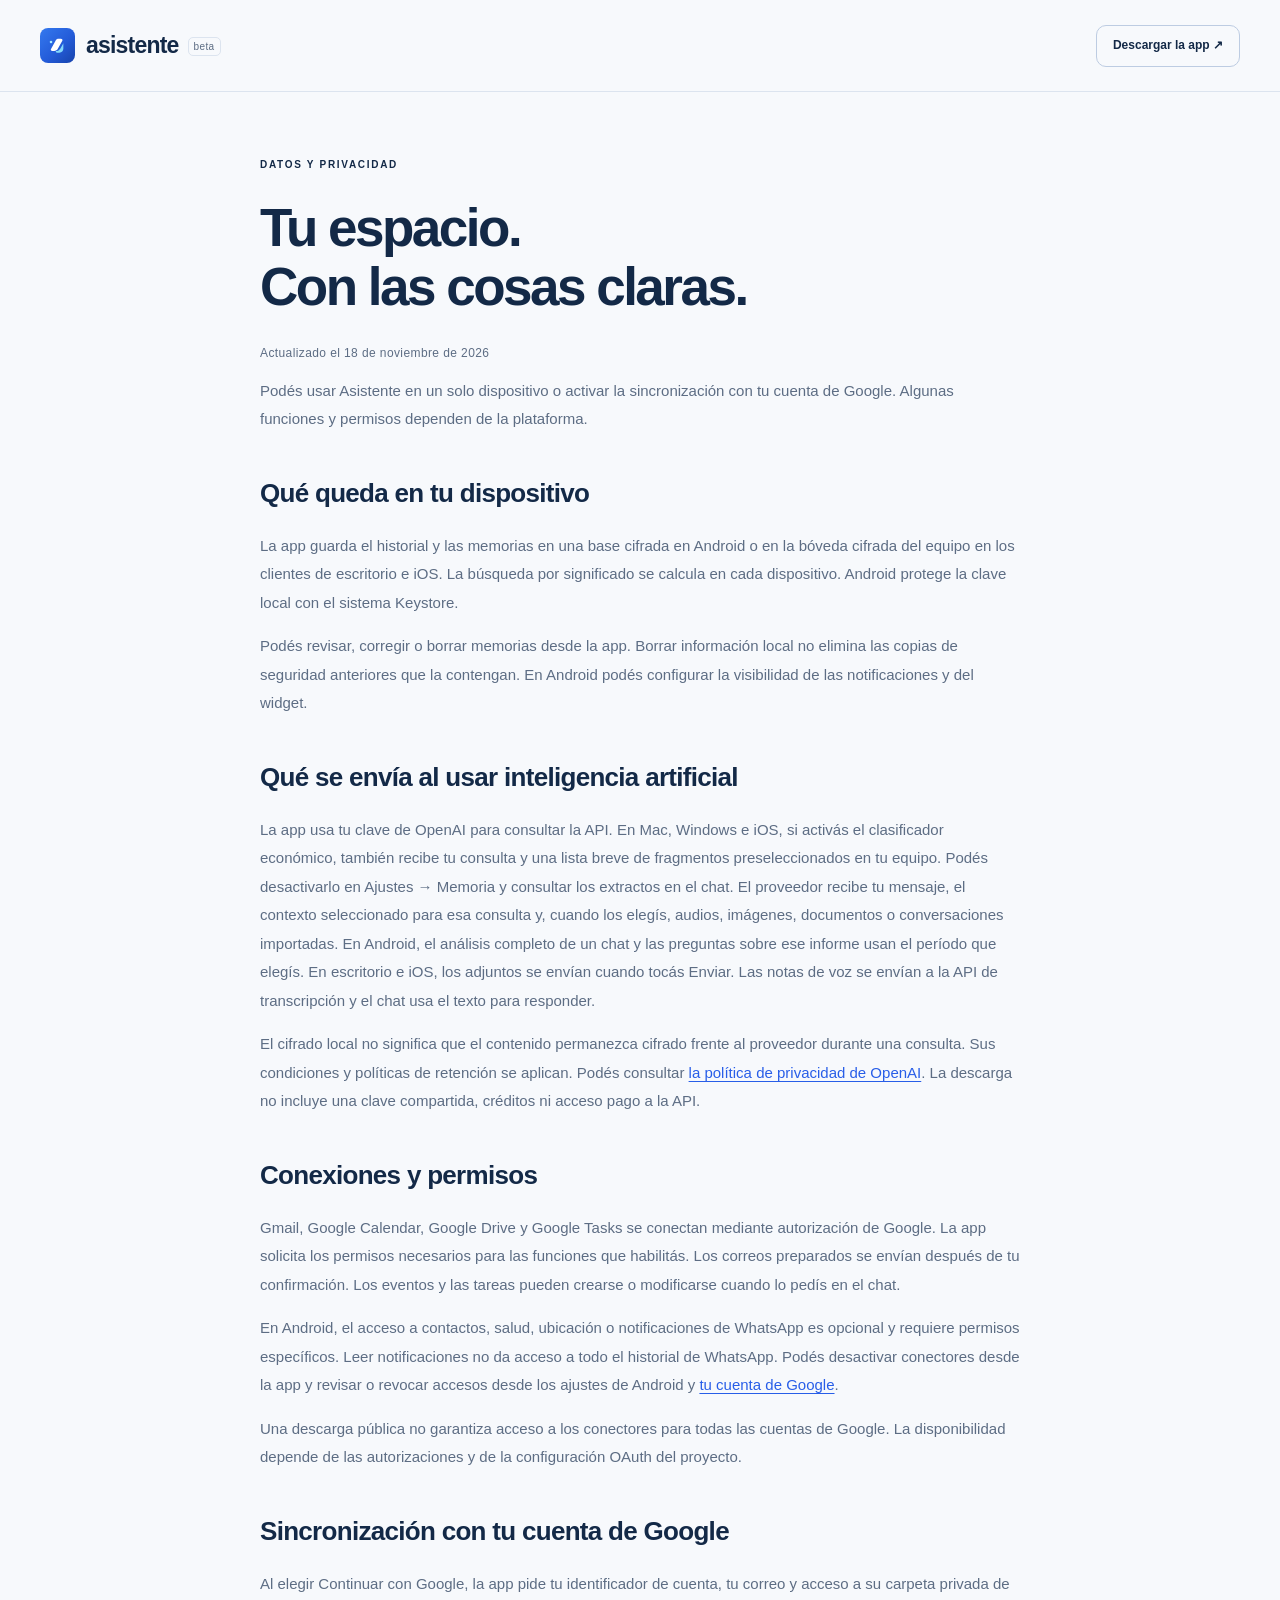
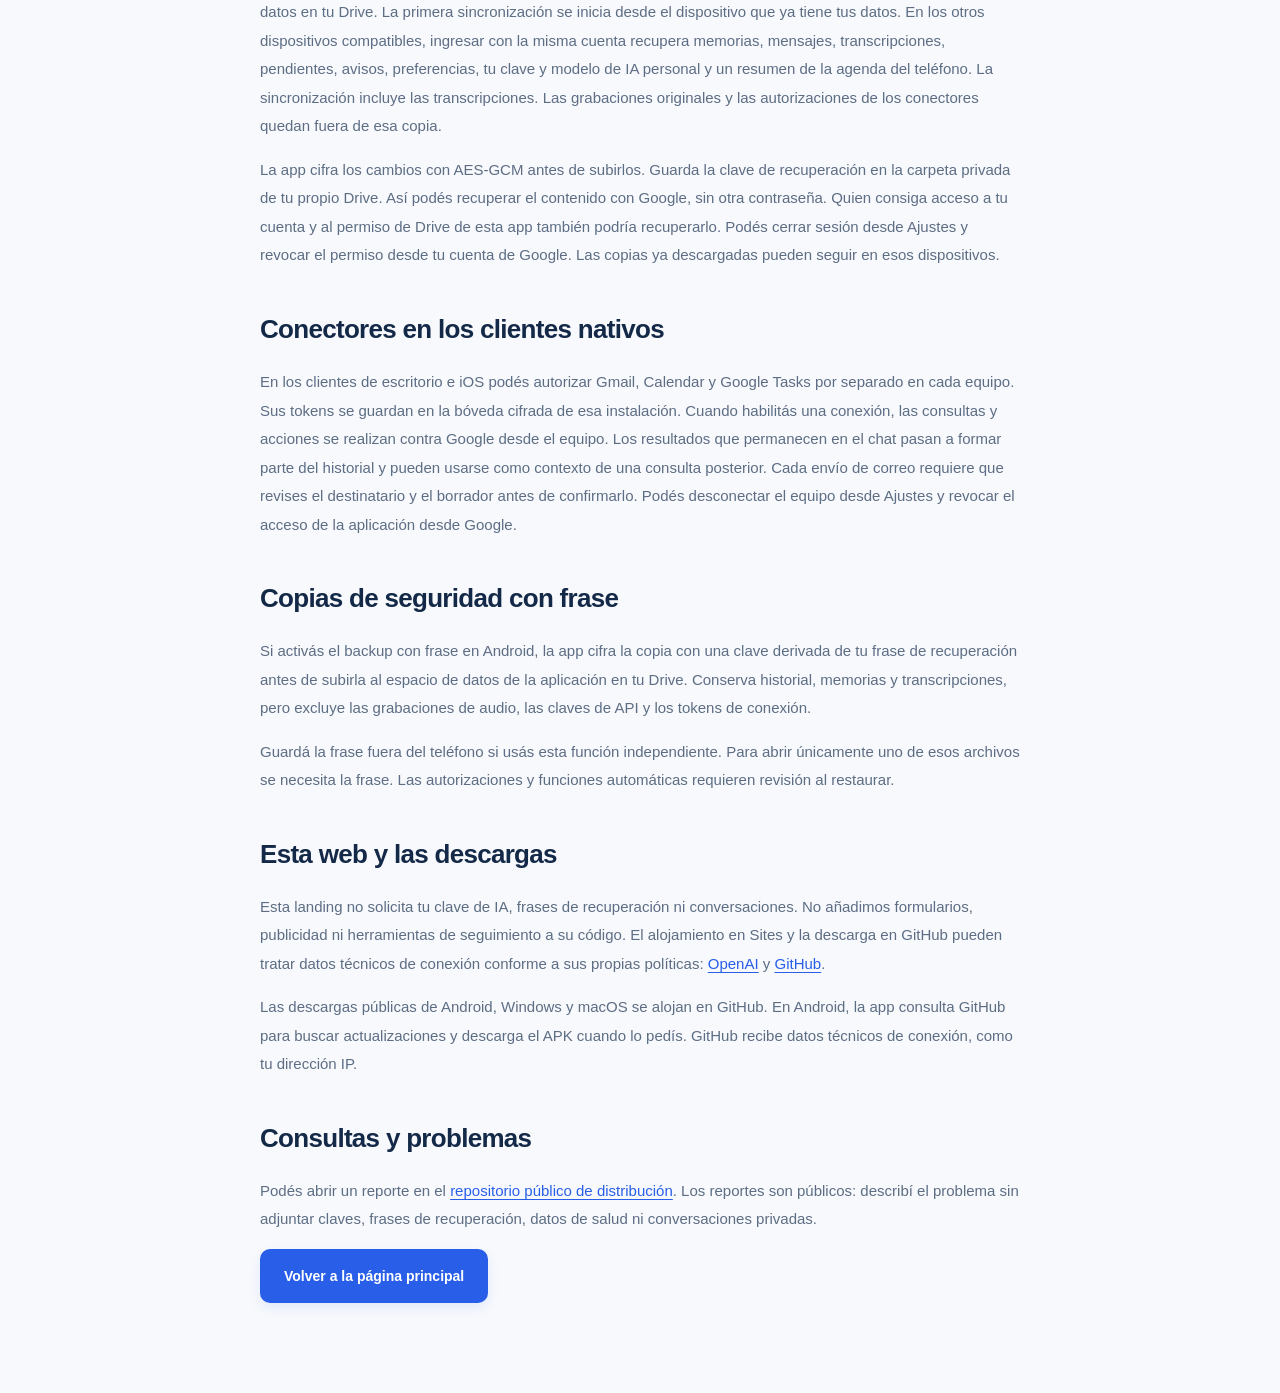
==== commit 1ade6754: "Publicar la descarga de Mac para Apple Silicon" ====
--- a/docs/privacidad.html
+++ b/docs/privacidad.html
@@ -5,6 +5,6 @@
 <h2>Qué se envía al usar inteligencia artificial</h2><p>La app usa tu clave de OpenAI para consultar la API. En Mac, Windows e iOS, si activás el clasificador económico, también recibe tu consulta y una lista breve de fragmentos preseleccionados en tu equipo. Podés desactivarlo en Ajustes → Memoria y consultar los extractos en el chat. El proveedor recibe tu mensaje, el contexto seleccionado para esa consulta y, cuando los elegís, audios, imágenes, documentos o conversaciones importadas. En Android, el análisis completo de un chat y las preguntas sobre ese informe usan el período que elegís. En escritorio e iOS, los adjuntos se envían cuando tocás Enviar. Las notas de voz se envían a la API de transcripción y el chat usa el texto para responder.</p><p>El cifrado local no significa que el contenido permanezca cifrado frente al proveedor durante una consulta. Sus condiciones y políticas de retención se aplican. Podés consultar <a href="https://openai.com/policies/privacy-policy/">la política de privacidad de OpenAI</a>. La descarga no incluye una clave compartida, créditos ni acceso pago a la API.</p>
 <h2>Conexiones y permisos</h2><p>Gmail, Google Calendar, Google Drive y Google Tasks se conectan mediante autorización de Google. La app solicita los permisos necesarios para las funciones que habilitás. Los correos preparados se envían después de tu confirmación. Los eventos y las tareas pueden crearse o modificarse cuando lo pedís en el chat.</p><p>En Android, el acceso a contactos, salud, ubicación o notificaciones de WhatsApp es opcional y requiere permisos específicos. Leer notificaciones no da acceso a todo el historial de WhatsApp. Podés desactivar conectores desde la app y revisar o revocar accesos desde los ajustes de Android y <a href="https://myaccount.google.com/connections">tu cuenta de Google</a>.</p><p>Una descarga pública no garantiza acceso a los conectores para todas las cuentas de Google. La disponibilidad depende de las autorizaciones y de la configuración OAuth del proyecto.</p>
 <h2>Sincronización con tu cuenta de Google</h2><p>Al elegir Continuar con Google, la app pide tu identificador de cuenta, tu correo y acceso a su carpeta privada de datos en tu Drive. La primera sincronización se inicia desde el dispositivo que ya tiene tus datos. En los otros dispositivos compatibles, ingresar con la misma cuenta recupera memorias, mensajes, transcripciones, pendientes, avisos, preferencias, tu clave y modelo de IA personal y un resumen de la agenda del teléfono. La sincronización incluye las transcripciones. Las grabaciones originales y las autorizaciones de los conectores quedan fuera de esa copia.</p><p>La app cifra los cambios con AES-GCM antes de subirlos. Guarda la clave de recuperación en la carpeta privada de tu propio Drive. Así podés recuperar el contenido con Google, sin otra contraseña. Quien consiga acceso a tu cuenta y al permiso de Drive de esta app también podría recuperarlo. Podés cerrar sesión desde Ajustes y revocar el permiso desde tu cuenta de Google. Las copias ya descargadas pueden seguir en esos dispositivos.</p><h2>Conectores en los clientes nativos</h2><p>En los clientes de escritorio e iOS podés autorizar Gmail, Calendar y Google Tasks por separado en cada equipo. Sus tokens se guardan en la bóveda cifrada de esa instalación. Cuando habilitás una conexión, las consultas y acciones se realizan contra Google desde el equipo. Los resultados que permanecen en el chat pasan a formar parte del historial y pueden usarse como contexto de una consulta posterior. Cada envío de correo requiere que revises el destinatario y el borrador antes de confirmarlo. Podés desconectar el equipo desde Ajustes y revocar el acceso de la aplicación desde Google.</p><h2>Copias de seguridad con frase</h2><p>Si activás el backup con frase en Android, la app cifra la copia con una clave derivada de tu frase de recuperación antes de subirla al espacio de datos de la aplicación en tu Drive. Conserva historial, memorias y transcripciones, pero excluye las grabaciones de audio, las claves de API y los tokens de conexión.</p><p>Guardá la frase fuera del teléfono si usás esta función independiente. Para abrir únicamente uno de esos archivos se necesita la frase. Las autorizaciones y funciones automáticas requieren revisión al restaurar.</p>
-<h2>Esta web y las descargas</h2><p>Esta landing no solicita tu clave de IA, frases de recuperación ni conversaciones. No añadimos formularios, publicidad ni herramientas de seguimiento a su código. El alojamiento en Sites y la descarga en GitHub pueden tratar datos técnicos de conexión conforme a sus propias políticas: <a href="https://openai.com/policies/privacy-policy/">OpenAI</a> y <a href="https://docs.github.com/en/site-policy/privacy-policies/github-general-privacy-statement">GitHub</a>.</p><p>Las descargas públicas de Android y Windows se alojan en GitHub. En Android, la app consulta GitHub para buscar actualizaciones y descarga el APK cuando lo pedís. GitHub recibe datos técnicos de conexión, como tu dirección IP.</p>
+<h2>Esta web y las descargas</h2><p>Esta landing no solicita tu clave de IA, frases de recuperación ni conversaciones. No añadimos formularios, publicidad ni herramientas de seguimiento a su código. El alojamiento en Sites y la descarga en GitHub pueden tratar datos técnicos de conexión conforme a sus propias políticas: <a href="https://openai.com/policies/privacy-policy/">OpenAI</a> y <a href="https://docs.github.com/en/site-policy/privacy-policies/github-general-privacy-statement">GitHub</a>.</p><p>Las descargas públicas de Android, Windows y macOS se alojan en GitHub. En Android, la app consulta GitHub para buscar actualizaciones y descarga el APK cuando lo pedís. GitHub recibe datos técnicos de conexión, como tu dirección IP.</p>
 <h2>Consultas y problemas</h2><p>Podés abrir un reporte en el <a href="https://github.com/marottejm/asistente-android/issues">repositorio público de distribución</a>. Los reportes son públicos: describí el problema sin adjuntar claves, frases de recuperación, datos de salud ni conversaciones privadas.</p><a class="button button-primary" href="index.html">Volver a la página principal</a>
 </main></body></html>
--- a/docs/styles.css
+++ b/docs/styles.css
@@ -70,6 +70,7 @@
 .platform-icon { width: 27px; height: 27px; color: #285ac1; }
 .platform-card h3 { margin: 18px 0 6px; font-size: 24px; }
 .platform-card p, .platform-meta { margin: 0; color: #516784; font-size: 13px; line-height: 1.5; }
+.platform-card .mac-beta-note { margin-top: 8px; color: #594a32; }
 .platform-meta { display: flex; flex-wrap: wrap; gap: 2px 8px; margin: 15px 0 12px; font-size: 12px; }
 .platform-meta span + span::before { content: "·"; margin-right: 8px; }
 .platform-card .button { width: 100%; min-height: 44px; margin-top: auto; padding: 9px 10px; justify-content: space-between; gap: 6px; font-size: 13px; }
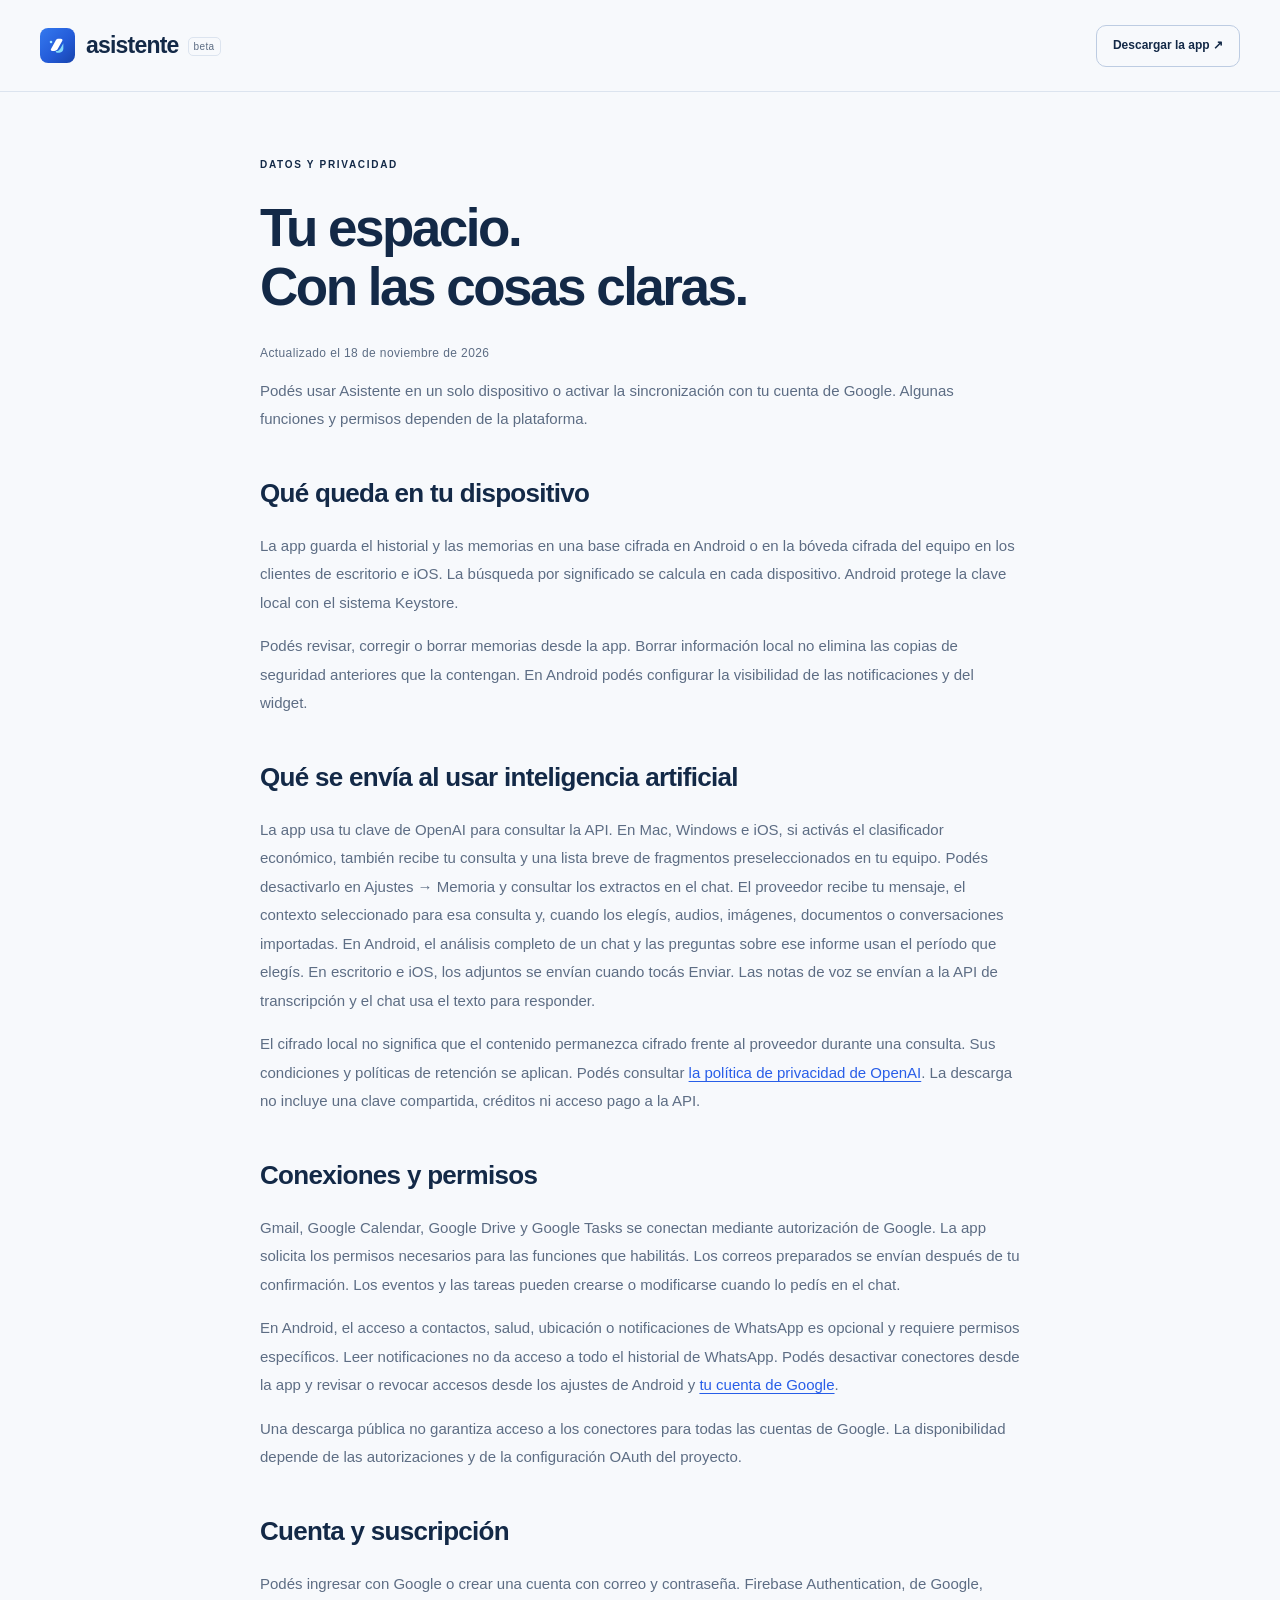
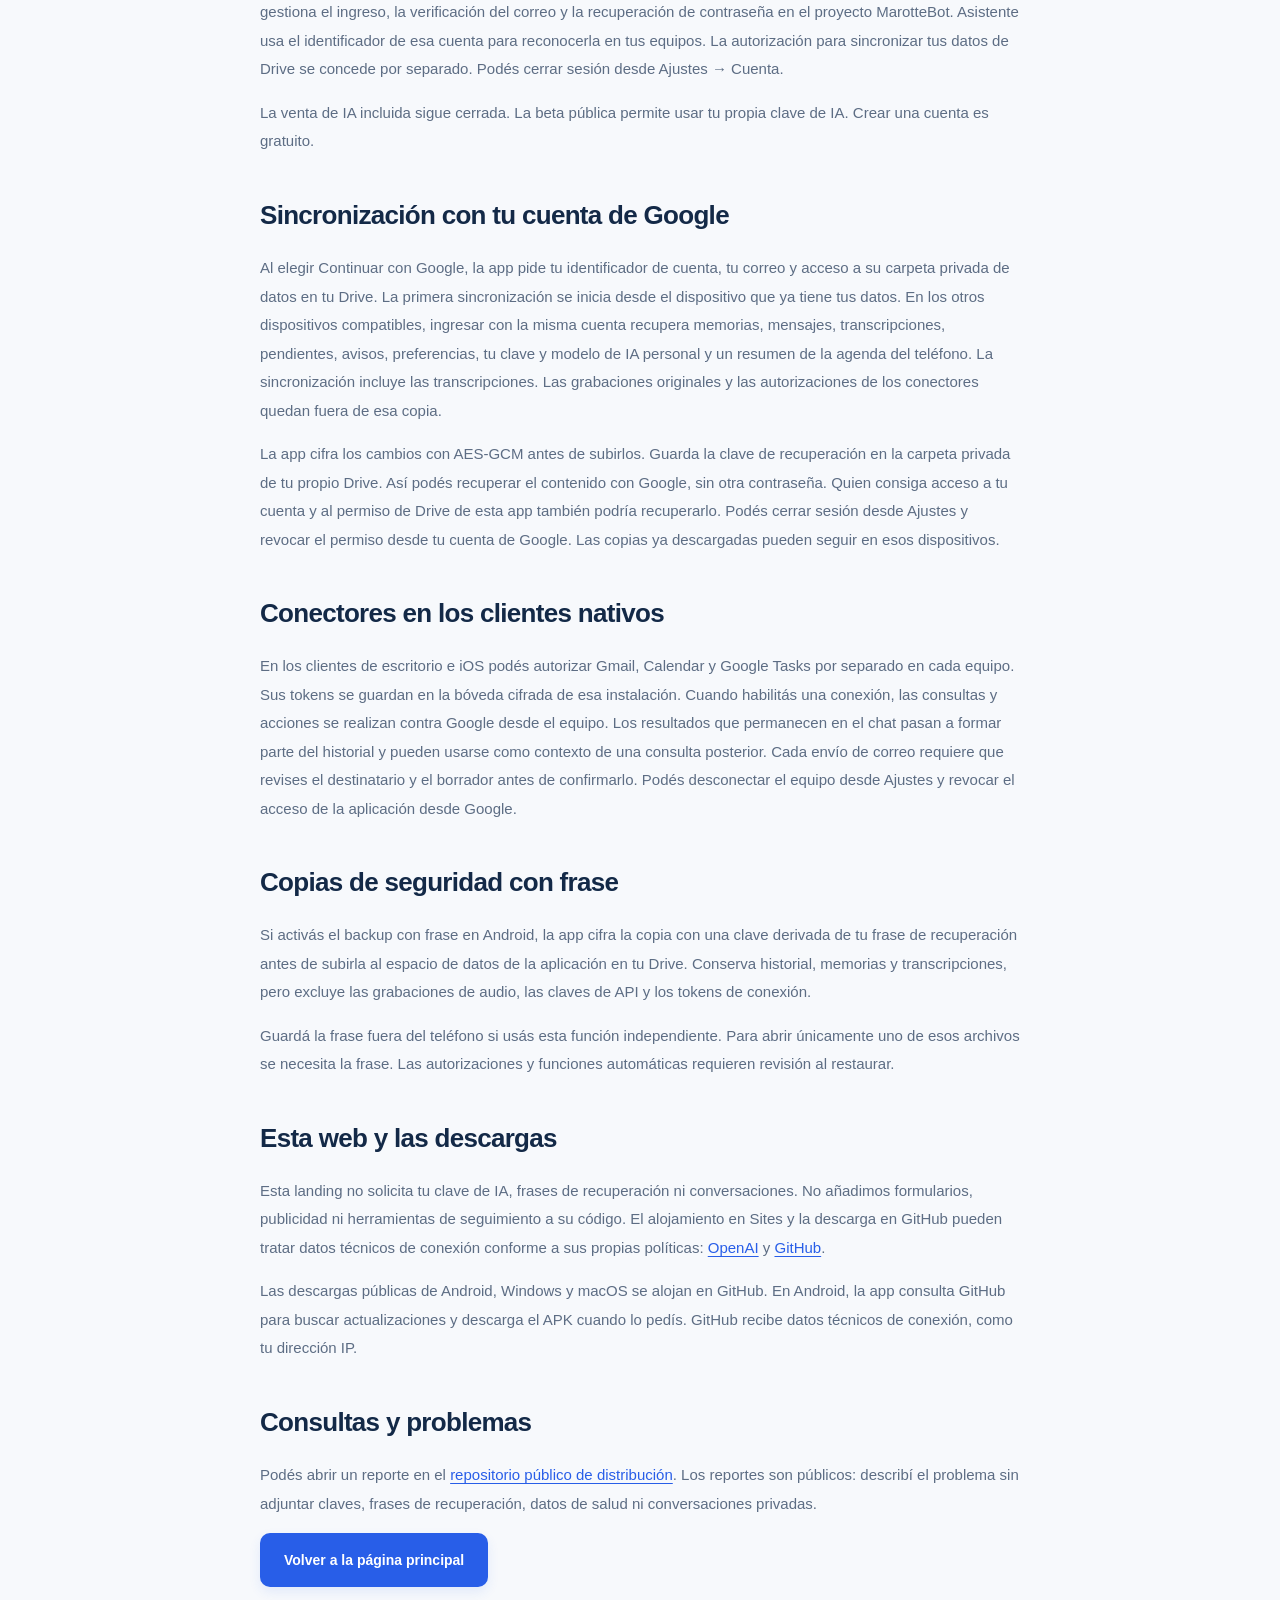
==== commit 46d3f18d: "Actualizar descargas y acceso a la cuenta en la beta 0.40.0" ====
--- a/docs/privacidad.html
+++ b/docs/privacidad.html
@@ -4,7 +4,7 @@
 <h2>Qué queda en tu dispositivo</h2><p>La app guarda el historial y las memorias en una base cifrada en Android o en la bóveda cifrada del equipo en los clientes de escritorio e iOS. La búsqueda por significado se calcula en cada dispositivo. Android protege la clave local con el sistema Keystore.</p><p>Podés revisar, corregir o borrar memorias desde la app. Borrar información local no elimina las copias de seguridad anteriores que la contengan. En Android podés configurar la visibilidad de las notificaciones y del widget.</p>
 <h2>Qué se envía al usar inteligencia artificial</h2><p>La app usa tu clave de OpenAI para consultar la API. En Mac, Windows e iOS, si activás el clasificador económico, también recibe tu consulta y una lista breve de fragmentos preseleccionados en tu equipo. Podés desactivarlo en Ajustes → Memoria y consultar los extractos en el chat. El proveedor recibe tu mensaje, el contexto seleccionado para esa consulta y, cuando los elegís, audios, imágenes, documentos o conversaciones importadas. En Android, el análisis completo de un chat y las preguntas sobre ese informe usan el período que elegís. En escritorio e iOS, los adjuntos se envían cuando tocás Enviar. Las notas de voz se envían a la API de transcripción y el chat usa el texto para responder.</p><p>El cifrado local no significa que el contenido permanezca cifrado frente al proveedor durante una consulta. Sus condiciones y políticas de retención se aplican. Podés consultar <a href="https://openai.com/policies/privacy-policy/">la política de privacidad de OpenAI</a>. La descarga no incluye una clave compartida, créditos ni acceso pago a la API.</p>
 <h2>Conexiones y permisos</h2><p>Gmail, Google Calendar, Google Drive y Google Tasks se conectan mediante autorización de Google. La app solicita los permisos necesarios para las funciones que habilitás. Los correos preparados se envían después de tu confirmación. Los eventos y las tareas pueden crearse o modificarse cuando lo pedís en el chat.</p><p>En Android, el acceso a contactos, salud, ubicación o notificaciones de WhatsApp es opcional y requiere permisos específicos. Leer notificaciones no da acceso a todo el historial de WhatsApp. Podés desactivar conectores desde la app y revisar o revocar accesos desde los ajustes de Android y <a href="https://myaccount.google.com/connections">tu cuenta de Google</a>.</p><p>Una descarga pública no garantiza acceso a los conectores para todas las cuentas de Google. La disponibilidad depende de las autorizaciones y de la configuración OAuth del proyecto.</p>
-<h2>Sincronización con tu cuenta de Google</h2><p>Al elegir Continuar con Google, la app pide tu identificador de cuenta, tu correo y acceso a su carpeta privada de datos en tu Drive. La primera sincronización se inicia desde el dispositivo que ya tiene tus datos. En los otros dispositivos compatibles, ingresar con la misma cuenta recupera memorias, mensajes, transcripciones, pendientes, avisos, preferencias, tu clave y modelo de IA personal y un resumen de la agenda del teléfono. La sincronización incluye las transcripciones. Las grabaciones originales y las autorizaciones de los conectores quedan fuera de esa copia.</p><p>La app cifra los cambios con AES-GCM antes de subirlos. Guarda la clave de recuperación en la carpeta privada de tu propio Drive. Así podés recuperar el contenido con Google, sin otra contraseña. Quien consiga acceso a tu cuenta y al permiso de Drive de esta app también podría recuperarlo. Podés cerrar sesión desde Ajustes y revocar el permiso desde tu cuenta de Google. Las copias ya descargadas pueden seguir en esos dispositivos.</p><h2>Conectores en los clientes nativos</h2><p>En los clientes de escritorio e iOS podés autorizar Gmail, Calendar y Google Tasks por separado en cada equipo. Sus tokens se guardan en la bóveda cifrada de esa instalación. Cuando habilitás una conexión, las consultas y acciones se realizan contra Google desde el equipo. Los resultados que permanecen en el chat pasan a formar parte del historial y pueden usarse como contexto de una consulta posterior. Cada envío de correo requiere que revises el destinatario y el borrador antes de confirmarlo. Podés desconectar el equipo desde Ajustes y revocar el acceso de la aplicación desde Google.</p><h2>Copias de seguridad con frase</h2><p>Si activás el backup con frase en Android, la app cifra la copia con una clave derivada de tu frase de recuperación antes de subirla al espacio de datos de la aplicación en tu Drive. Conserva historial, memorias y transcripciones, pero excluye las grabaciones de audio, las claves de API y los tokens de conexión.</p><p>Guardá la frase fuera del teléfono si usás esta función independiente. Para abrir únicamente uno de esos archivos se necesita la frase. Las autorizaciones y funciones automáticas requieren revisión al restaurar.</p>
+<h2>Cuenta y suscripción</h2><p>Podés ingresar con Google o crear una cuenta con correo y contraseña. Firebase Authentication, de Google, gestiona el ingreso, la verificación del correo y la recuperación de contraseña en el proyecto MarotteBot. Asistente usa el identificador de esa cuenta para reconocerla en tus equipos. La autorización para sincronizar tus datos de Drive se concede por separado. Podés cerrar sesión desde Ajustes → Cuenta.</p><p>La venta de IA incluida sigue cerrada. La beta pública permite usar tu propia clave de IA. Crear una cuenta es gratuito.</p><h2>Sincronización con tu cuenta de Google</h2><p>Al elegir Continuar con Google, la app pide tu identificador de cuenta, tu correo y acceso a su carpeta privada de datos en tu Drive. La primera sincronización se inicia desde el dispositivo que ya tiene tus datos. En los otros dispositivos compatibles, ingresar con la misma cuenta recupera memorias, mensajes, transcripciones, pendientes, avisos, preferencias, tu clave y modelo de IA personal y un resumen de la agenda del teléfono. La sincronización incluye las transcripciones. Las grabaciones originales y las autorizaciones de los conectores quedan fuera de esa copia.</p><p>La app cifra los cambios con AES-GCM antes de subirlos. Guarda la clave de recuperación en la carpeta privada de tu propio Drive. Así podés recuperar el contenido con Google, sin otra contraseña. Quien consiga acceso a tu cuenta y al permiso de Drive de esta app también podría recuperarlo. Podés cerrar sesión desde Ajustes y revocar el permiso desde tu cuenta de Google. Las copias ya descargadas pueden seguir en esos dispositivos.</p><h2>Conectores en los clientes nativos</h2><p>En los clientes de escritorio e iOS podés autorizar Gmail, Calendar y Google Tasks por separado en cada equipo. Sus tokens se guardan en la bóveda cifrada de esa instalación. Cuando habilitás una conexión, las consultas y acciones se realizan contra Google desde el equipo. Los resultados que permanecen en el chat pasan a formar parte del historial y pueden usarse como contexto de una consulta posterior. Cada envío de correo requiere que revises el destinatario y el borrador antes de confirmarlo. Podés desconectar el equipo desde Ajustes y revocar el acceso de la aplicación desde Google.</p><h2>Copias de seguridad con frase</h2><p>Si activás el backup con frase en Android, la app cifra la copia con una clave derivada de tu frase de recuperación antes de subirla al espacio de datos de la aplicación en tu Drive. Conserva historial, memorias y transcripciones, pero excluye las grabaciones de audio, las claves de API y los tokens de conexión.</p><p>Guardá la frase fuera del teléfono si usás esta función independiente. Para abrir únicamente uno de esos archivos se necesita la frase. Las autorizaciones y funciones automáticas requieren revisión al restaurar.</p>
 <h2>Esta web y las descargas</h2><p>Esta landing no solicita tu clave de IA, frases de recuperación ni conversaciones. No añadimos formularios, publicidad ni herramientas de seguimiento a su código. El alojamiento en Sites y la descarga en GitHub pueden tratar datos técnicos de conexión conforme a sus propias políticas: <a href="https://openai.com/policies/privacy-policy/">OpenAI</a> y <a href="https://docs.github.com/en/site-policy/privacy-policies/github-general-privacy-statement">GitHub</a>.</p><p>Las descargas públicas de Android, Windows y macOS se alojan en GitHub. En Android, la app consulta GitHub para buscar actualizaciones y descarga el APK cuando lo pedís. GitHub recibe datos técnicos de conexión, como tu dirección IP.</p>
 <h2>Consultas y problemas</h2><p>Podés abrir un reporte en el <a href="https://github.com/marottejm/asistente-android/issues">repositorio público de distribución</a>. Los reportes son públicos: describí el problema sin adjuntar claves, frases de recuperación, datos de salud ni conversaciones privadas.</p><a class="button button-primary" href="index.html">Volver a la página principal</a>
 </main></body></html>
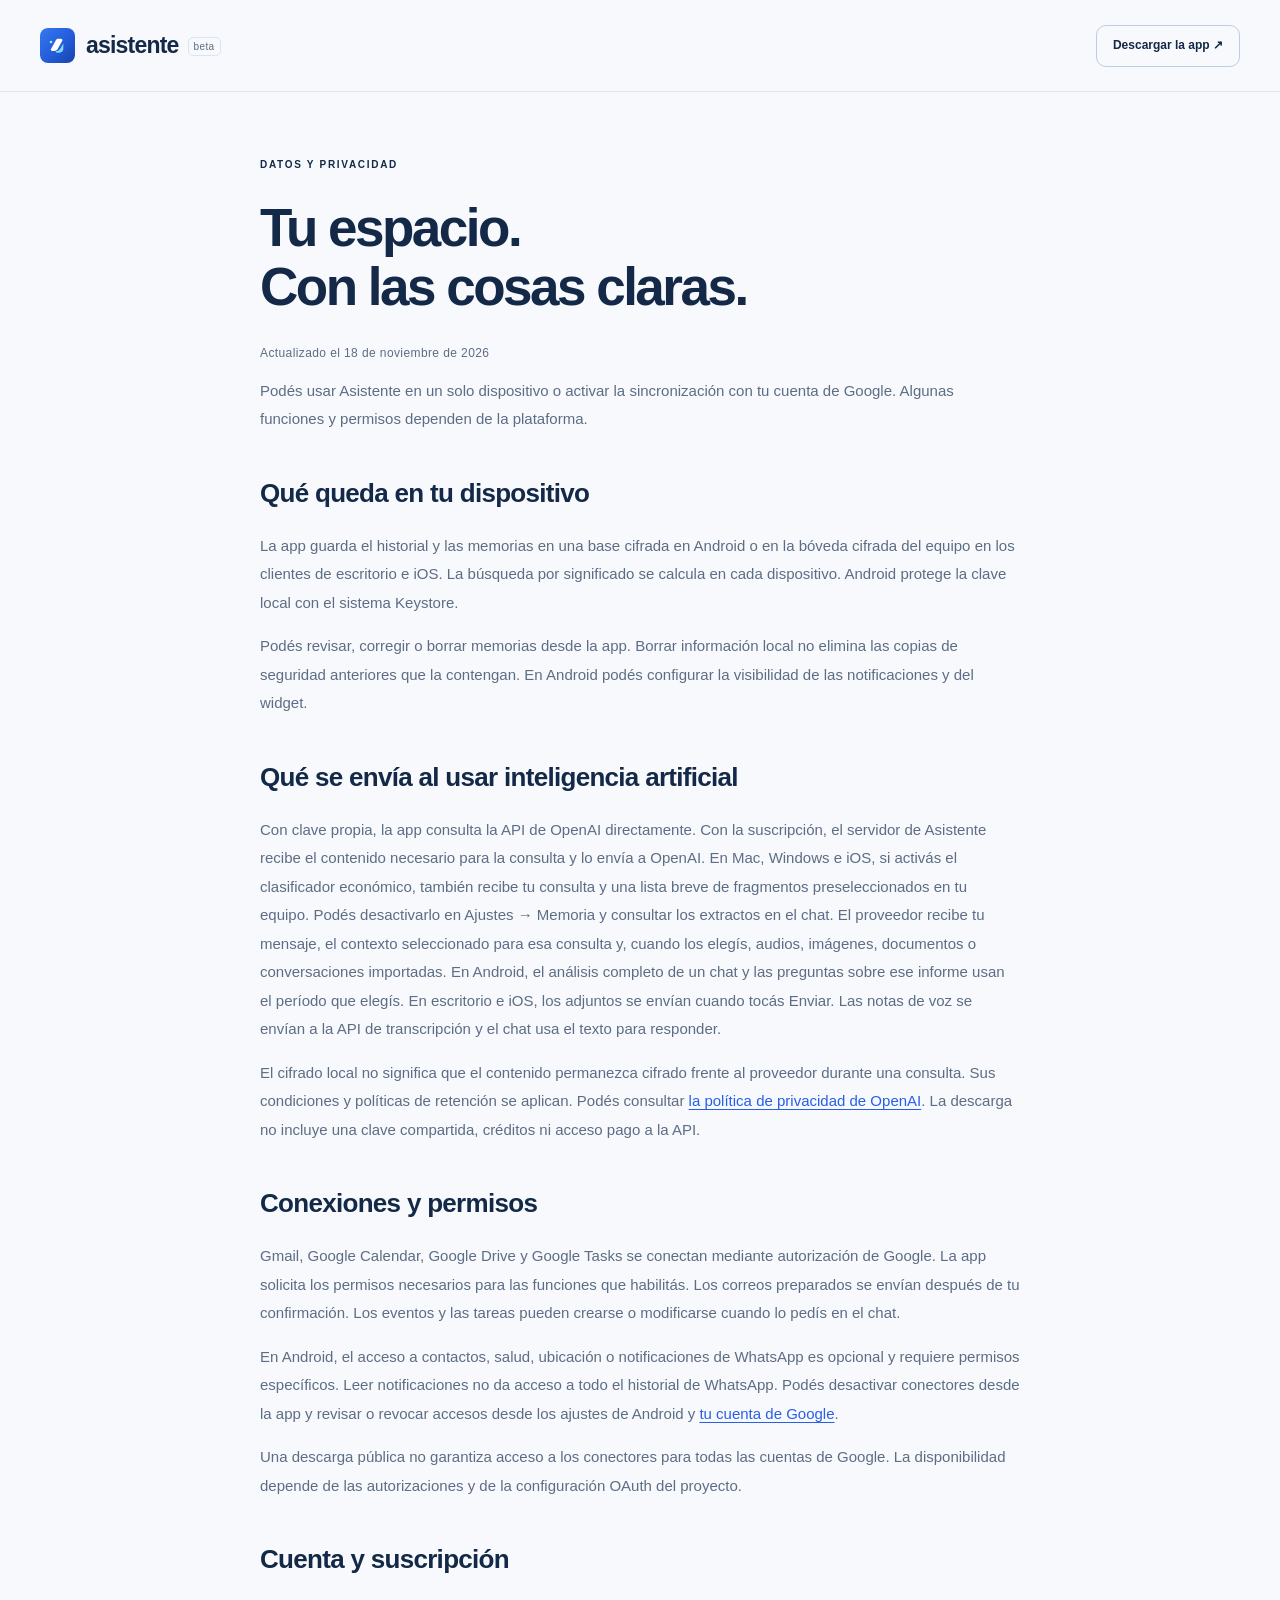
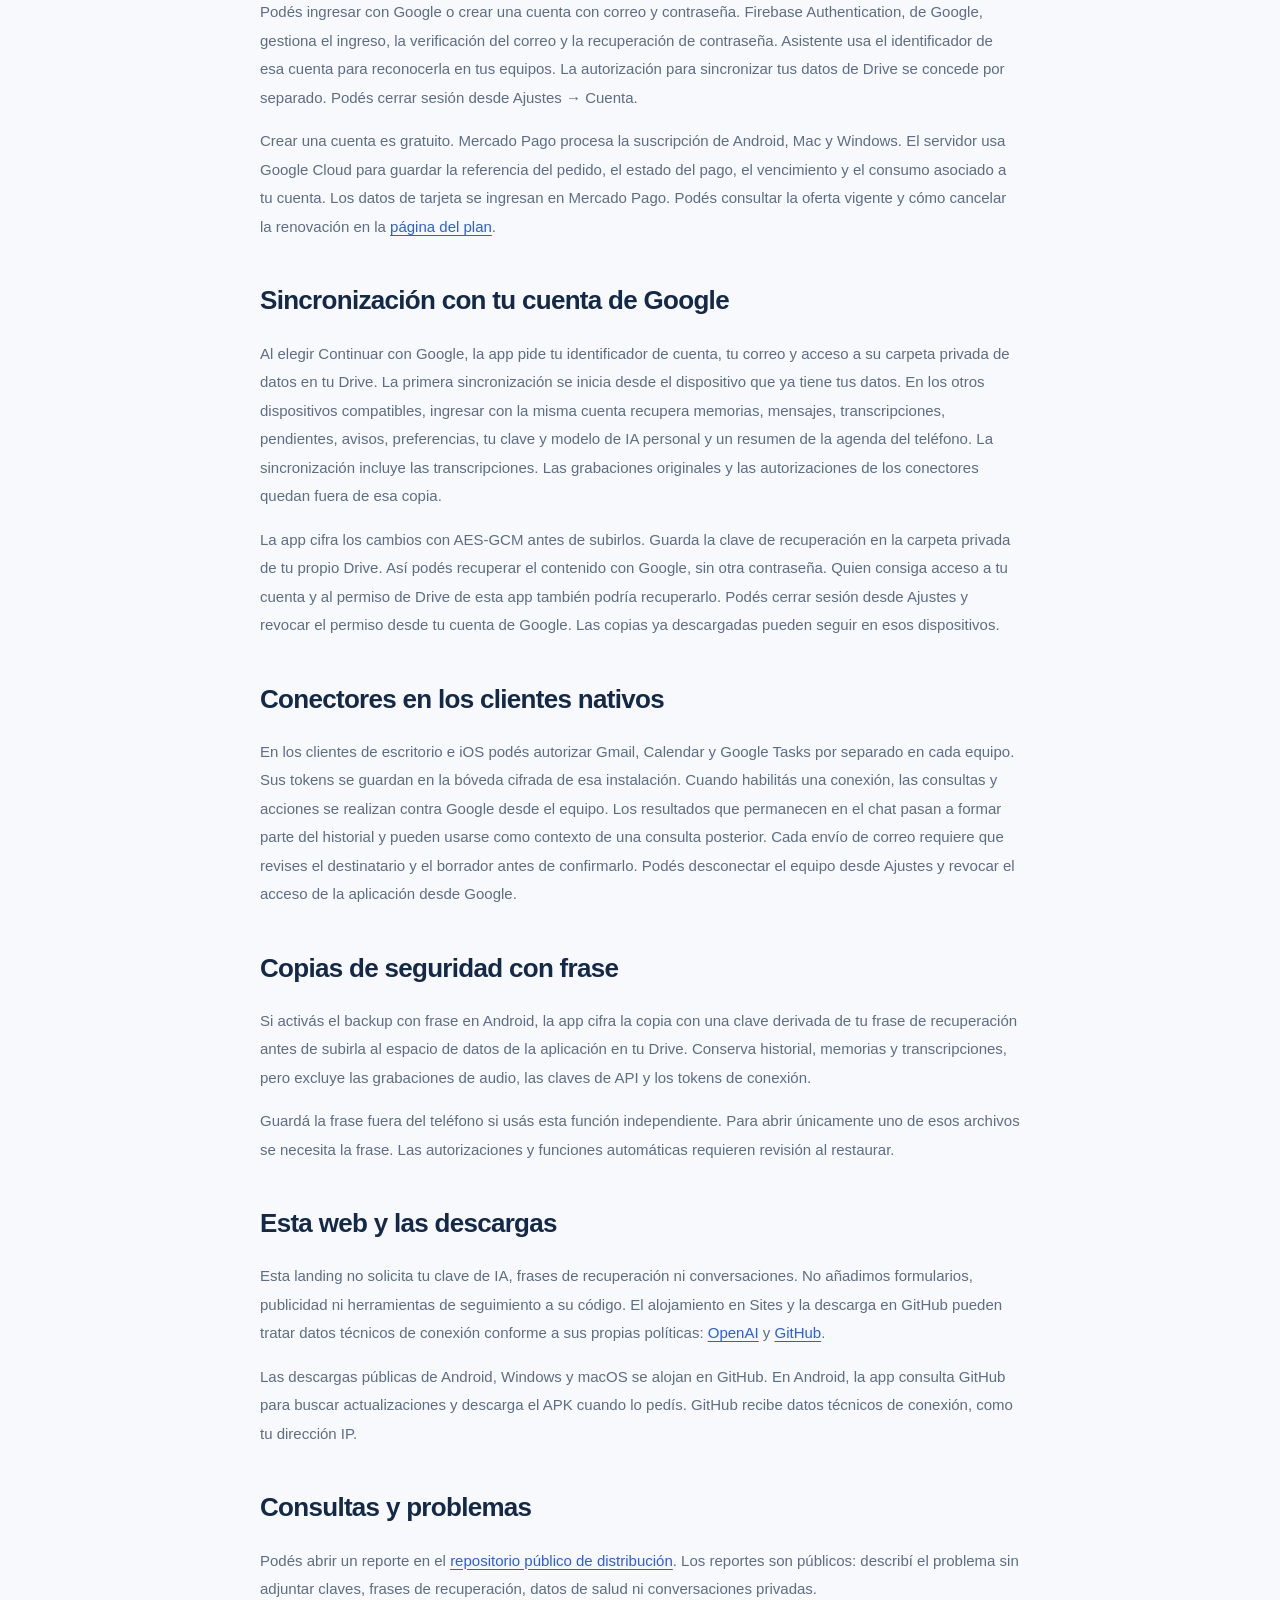
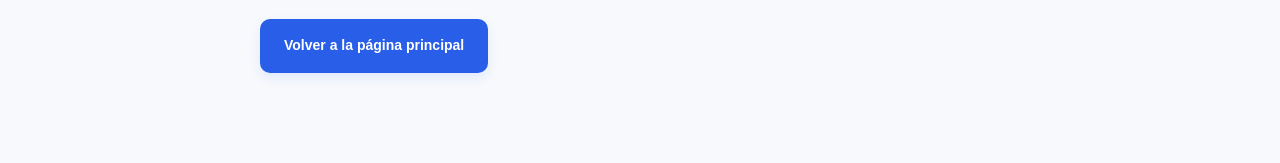
==== commit f4a757d8: "Publicar clientes con acceso al servicio comercial" ====
--- a/docs/privacidad.html
+++ b/docs/privacidad.html
@@ -2,9 +2,9 @@
 <a class="skip" href="#contenido">Ir al contenido</a><header class="site-header"><a class="brand" href="index.html"><img src="assets/symbol.svg" alt="" width="35" height="35"><span>asistente<span class="brand-beta">beta</span></span></a><a class="button button-small button-outline" href="index.html#descargar">Descargar la app ↗</a></header>
 <main id="contenido" class="privacy-page section-shell"><span class="eyebrow">DATOS Y PRIVACIDAD</span><h1>Tu espacio.<br>Con las cosas claras.</h1><p class="date-line">Actualizado el 18 de noviembre de 2026</p><p>Podés usar Asistente en un solo dispositivo o activar la sincronización con tu cuenta de Google. Algunas funciones y permisos dependen de la plataforma.</p>
 <h2>Qué queda en tu dispositivo</h2><p>La app guarda el historial y las memorias en una base cifrada en Android o en la bóveda cifrada del equipo en los clientes de escritorio e iOS. La búsqueda por significado se calcula en cada dispositivo. Android protege la clave local con el sistema Keystore.</p><p>Podés revisar, corregir o borrar memorias desde la app. Borrar información local no elimina las copias de seguridad anteriores que la contengan. En Android podés configurar la visibilidad de las notificaciones y del widget.</p>
-<h2>Qué se envía al usar inteligencia artificial</h2><p>La app usa tu clave de OpenAI para consultar la API. En Mac, Windows e iOS, si activás el clasificador económico, también recibe tu consulta y una lista breve de fragmentos preseleccionados en tu equipo. Podés desactivarlo en Ajustes → Memoria y consultar los extractos en el chat. El proveedor recibe tu mensaje, el contexto seleccionado para esa consulta y, cuando los elegís, audios, imágenes, documentos o conversaciones importadas. En Android, el análisis completo de un chat y las preguntas sobre ese informe usan el período que elegís. En escritorio e iOS, los adjuntos se envían cuando tocás Enviar. Las notas de voz se envían a la API de transcripción y el chat usa el texto para responder.</p><p>El cifrado local no significa que el contenido permanezca cifrado frente al proveedor durante una consulta. Sus condiciones y políticas de retención se aplican. Podés consultar <a href="https://openai.com/policies/privacy-policy/">la política de privacidad de OpenAI</a>. La descarga no incluye una clave compartida, créditos ni acceso pago a la API.</p>
+<h2>Qué se envía al usar inteligencia artificial</h2><p>Con clave propia, la app consulta la API de OpenAI directamente. Con la suscripción, el servidor de Asistente recibe el contenido necesario para la consulta y lo envía a OpenAI. En Mac, Windows e iOS, si activás el clasificador económico, también recibe tu consulta y una lista breve de fragmentos preseleccionados en tu equipo. Podés desactivarlo en Ajustes → Memoria y consultar los extractos en el chat. El proveedor recibe tu mensaje, el contexto seleccionado para esa consulta y, cuando los elegís, audios, imágenes, documentos o conversaciones importadas. En Android, el análisis completo de un chat y las preguntas sobre ese informe usan el período que elegís. En escritorio e iOS, los adjuntos se envían cuando tocás Enviar. Las notas de voz se envían a la API de transcripción y el chat usa el texto para responder.</p><p>El cifrado local no significa que el contenido permanezca cifrado frente al proveedor durante una consulta. Sus condiciones y políticas de retención se aplican. Podés consultar <a href="https://openai.com/policies/privacy-policy/">la política de privacidad de OpenAI</a>. La descarga no incluye una clave compartida, créditos ni acceso pago a la API.</p>
 <h2>Conexiones y permisos</h2><p>Gmail, Google Calendar, Google Drive y Google Tasks se conectan mediante autorización de Google. La app solicita los permisos necesarios para las funciones que habilitás. Los correos preparados se envían después de tu confirmación. Los eventos y las tareas pueden crearse o modificarse cuando lo pedís en el chat.</p><p>En Android, el acceso a contactos, salud, ubicación o notificaciones de WhatsApp es opcional y requiere permisos específicos. Leer notificaciones no da acceso a todo el historial de WhatsApp. Podés desactivar conectores desde la app y revisar o revocar accesos desde los ajustes de Android y <a href="https://myaccount.google.com/connections">tu cuenta de Google</a>.</p><p>Una descarga pública no garantiza acceso a los conectores para todas las cuentas de Google. La disponibilidad depende de las autorizaciones y de la configuración OAuth del proyecto.</p>
-<h2>Cuenta y suscripción</h2><p>Podés ingresar con Google o crear una cuenta con correo y contraseña. Firebase Authentication, de Google, gestiona el ingreso, la verificación del correo y la recuperación de contraseña en el proyecto MarotteBot. Asistente usa el identificador de esa cuenta para reconocerla en tus equipos. La autorización para sincronizar tus datos de Drive se concede por separado. Podés cerrar sesión desde Ajustes → Cuenta.</p><p>La venta de IA incluida sigue cerrada. La beta pública permite usar tu propia clave de IA. Crear una cuenta es gratuito.</p><h2>Sincronización con tu cuenta de Google</h2><p>Al elegir Continuar con Google, la app pide tu identificador de cuenta, tu correo y acceso a su carpeta privada de datos en tu Drive. La primera sincronización se inicia desde el dispositivo que ya tiene tus datos. En los otros dispositivos compatibles, ingresar con la misma cuenta recupera memorias, mensajes, transcripciones, pendientes, avisos, preferencias, tu clave y modelo de IA personal y un resumen de la agenda del teléfono. La sincronización incluye las transcripciones. Las grabaciones originales y las autorizaciones de los conectores quedan fuera de esa copia.</p><p>La app cifra los cambios con AES-GCM antes de subirlos. Guarda la clave de recuperación en la carpeta privada de tu propio Drive. Así podés recuperar el contenido con Google, sin otra contraseña. Quien consiga acceso a tu cuenta y al permiso de Drive de esta app también podría recuperarlo. Podés cerrar sesión desde Ajustes y revocar el permiso desde tu cuenta de Google. Las copias ya descargadas pueden seguir en esos dispositivos.</p><h2>Conectores en los clientes nativos</h2><p>En los clientes de escritorio e iOS podés autorizar Gmail, Calendar y Google Tasks por separado en cada equipo. Sus tokens se guardan en la bóveda cifrada de esa instalación. Cuando habilitás una conexión, las consultas y acciones se realizan contra Google desde el equipo. Los resultados que permanecen en el chat pasan a formar parte del historial y pueden usarse como contexto de una consulta posterior. Cada envío de correo requiere que revises el destinatario y el borrador antes de confirmarlo. Podés desconectar el equipo desde Ajustes y revocar el acceso de la aplicación desde Google.</p><h2>Copias de seguridad con frase</h2><p>Si activás el backup con frase en Android, la app cifra la copia con una clave derivada de tu frase de recuperación antes de subirla al espacio de datos de la aplicación en tu Drive. Conserva historial, memorias y transcripciones, pero excluye las grabaciones de audio, las claves de API y los tokens de conexión.</p><p>Guardá la frase fuera del teléfono si usás esta función independiente. Para abrir únicamente uno de esos archivos se necesita la frase. Las autorizaciones y funciones automáticas requieren revisión al restaurar.</p>
+<h2>Cuenta y suscripción</h2><p>Podés ingresar con Google o crear una cuenta con correo y contraseña. Firebase Authentication, de Google, gestiona el ingreso, la verificación del correo y la recuperación de contraseña. Asistente usa el identificador de esa cuenta para reconocerla en tus equipos. La autorización para sincronizar tus datos de Drive se concede por separado. Podés cerrar sesión desde Ajustes → Cuenta.</p><p>Crear una cuenta es gratuito. Mercado Pago procesa la suscripción de Android, Mac y Windows. El servidor usa Google Cloud para guardar la referencia del pedido, el estado del pago, el vencimiento y el consumo asociado a tu cuenta. Los datos de tarjeta se ingresan en Mercado Pago. Podés consultar la oferta vigente y cómo cancelar la renovación en la <a href="https://asistente-plan-877145749017.southamerica-east1.run.app/">página del plan</a>.</p><h2>Sincronización con tu cuenta de Google</h2><p>Al elegir Continuar con Google, la app pide tu identificador de cuenta, tu correo y acceso a su carpeta privada de datos en tu Drive. La primera sincronización se inicia desde el dispositivo que ya tiene tus datos. En los otros dispositivos compatibles, ingresar con la misma cuenta recupera memorias, mensajes, transcripciones, pendientes, avisos, preferencias, tu clave y modelo de IA personal y un resumen de la agenda del teléfono. La sincronización incluye las transcripciones. Las grabaciones originales y las autorizaciones de los conectores quedan fuera de esa copia.</p><p>La app cifra los cambios con AES-GCM antes de subirlos. Guarda la clave de recuperación en la carpeta privada de tu propio Drive. Así podés recuperar el contenido con Google, sin otra contraseña. Quien consiga acceso a tu cuenta y al permiso de Drive de esta app también podría recuperarlo. Podés cerrar sesión desde Ajustes y revocar el permiso desde tu cuenta de Google. Las copias ya descargadas pueden seguir en esos dispositivos.</p><h2>Conectores en los clientes nativos</h2><p>En los clientes de escritorio e iOS podés autorizar Gmail, Calendar y Google Tasks por separado en cada equipo. Sus tokens se guardan en la bóveda cifrada de esa instalación. Cuando habilitás una conexión, las consultas y acciones se realizan contra Google desde el equipo. Los resultados que permanecen en el chat pasan a formar parte del historial y pueden usarse como contexto de una consulta posterior. Cada envío de correo requiere que revises el destinatario y el borrador antes de confirmarlo. Podés desconectar el equipo desde Ajustes y revocar el acceso de la aplicación desde Google.</p><h2>Copias de seguridad con frase</h2><p>Si activás el backup con frase en Android, la app cifra la copia con una clave derivada de tu frase de recuperación antes de subirla al espacio de datos de la aplicación en tu Drive. Conserva historial, memorias y transcripciones, pero excluye las grabaciones de audio, las claves de API y los tokens de conexión.</p><p>Guardá la frase fuera del teléfono si usás esta función independiente. Para abrir únicamente uno de esos archivos se necesita la frase. Las autorizaciones y funciones automáticas requieren revisión al restaurar.</p>
 <h2>Esta web y las descargas</h2><p>Esta landing no solicita tu clave de IA, frases de recuperación ni conversaciones. No añadimos formularios, publicidad ni herramientas de seguimiento a su código. El alojamiento en Sites y la descarga en GitHub pueden tratar datos técnicos de conexión conforme a sus propias políticas: <a href="https://openai.com/policies/privacy-policy/">OpenAI</a> y <a href="https://docs.github.com/en/site-policy/privacy-policies/github-general-privacy-statement">GitHub</a>.</p><p>Las descargas públicas de Android, Windows y macOS se alojan en GitHub. En Android, la app consulta GitHub para buscar actualizaciones y descarga el APK cuando lo pedís. GitHub recibe datos técnicos de conexión, como tu dirección IP.</p>
 <h2>Consultas y problemas</h2><p>Podés abrir un reporte en el <a href="https://github.com/marottejm/asistente-android/issues">repositorio público de distribución</a>. Los reportes son públicos: describí el problema sin adjuntar claves, frases de recuperación, datos de salud ni conversaciones privadas.</p><a class="button button-primary" href="index.html">Volver a la página principal</a>
 </main></body></html>
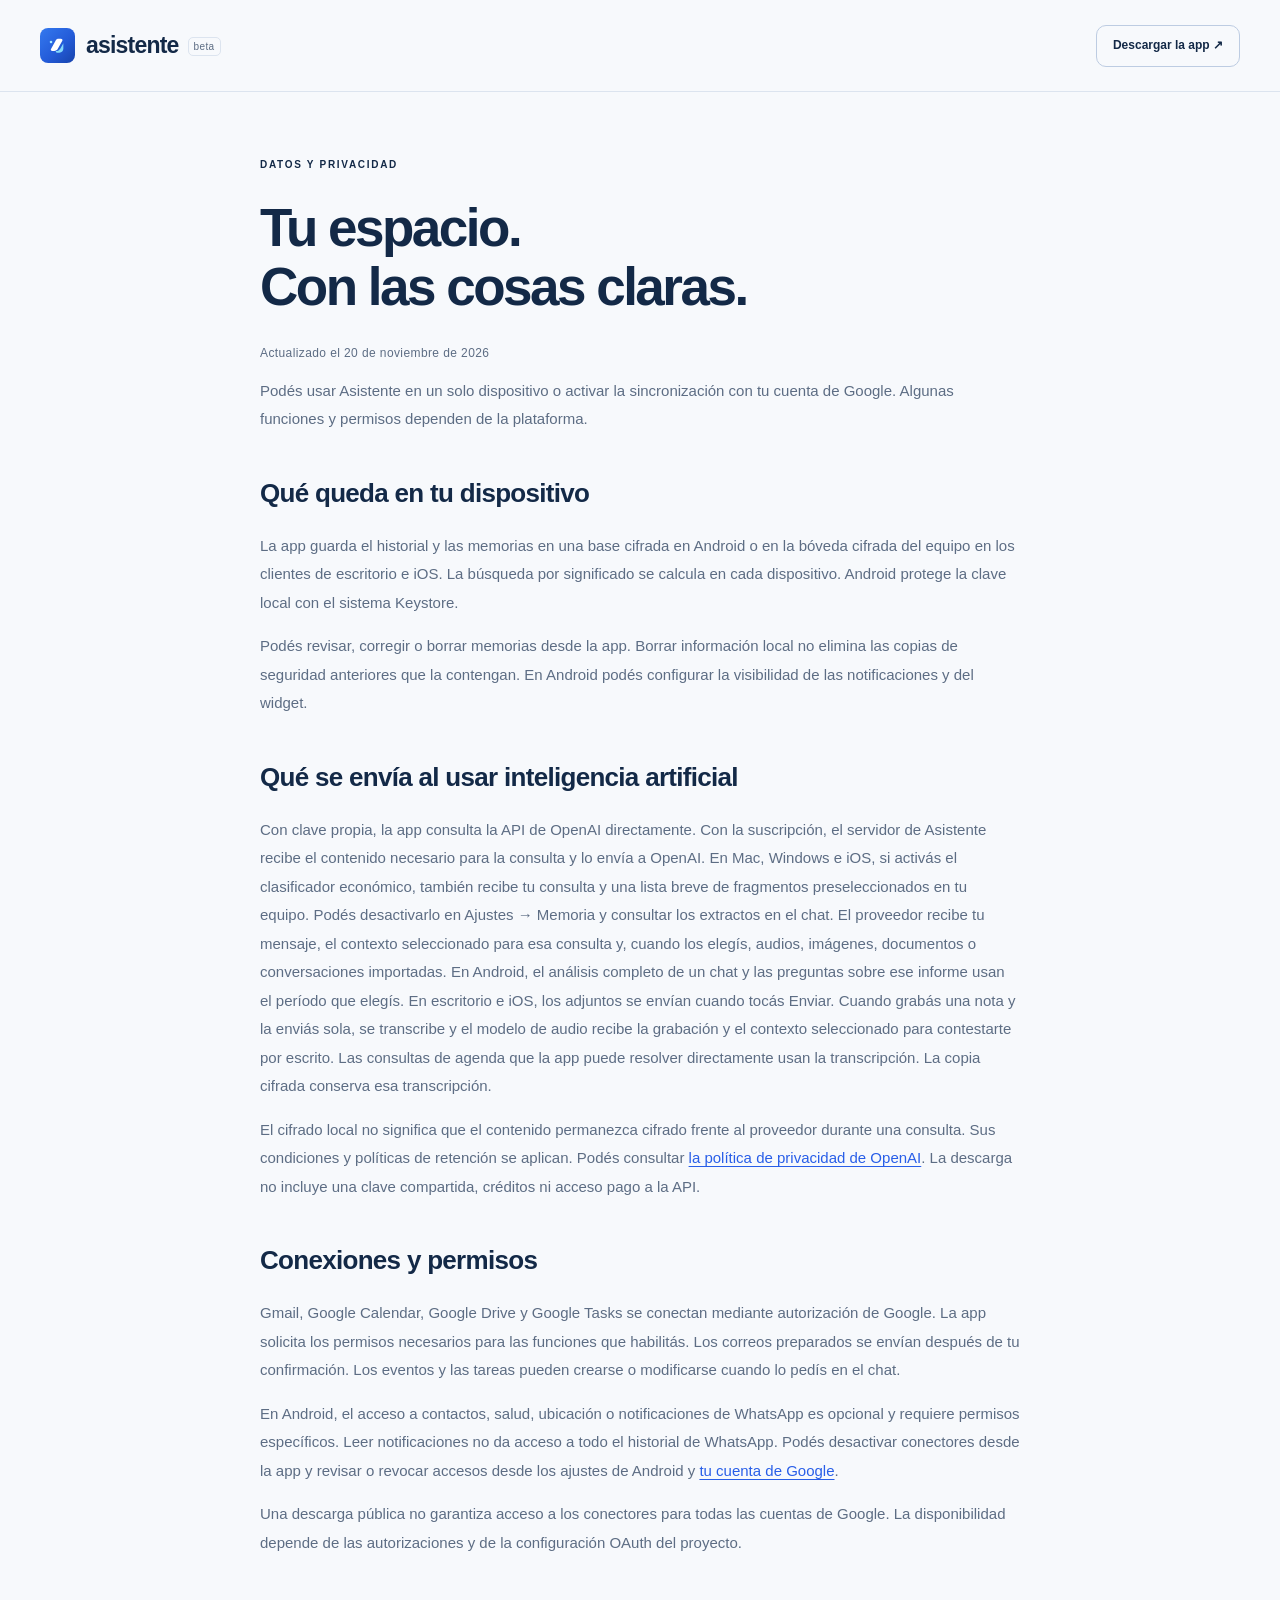
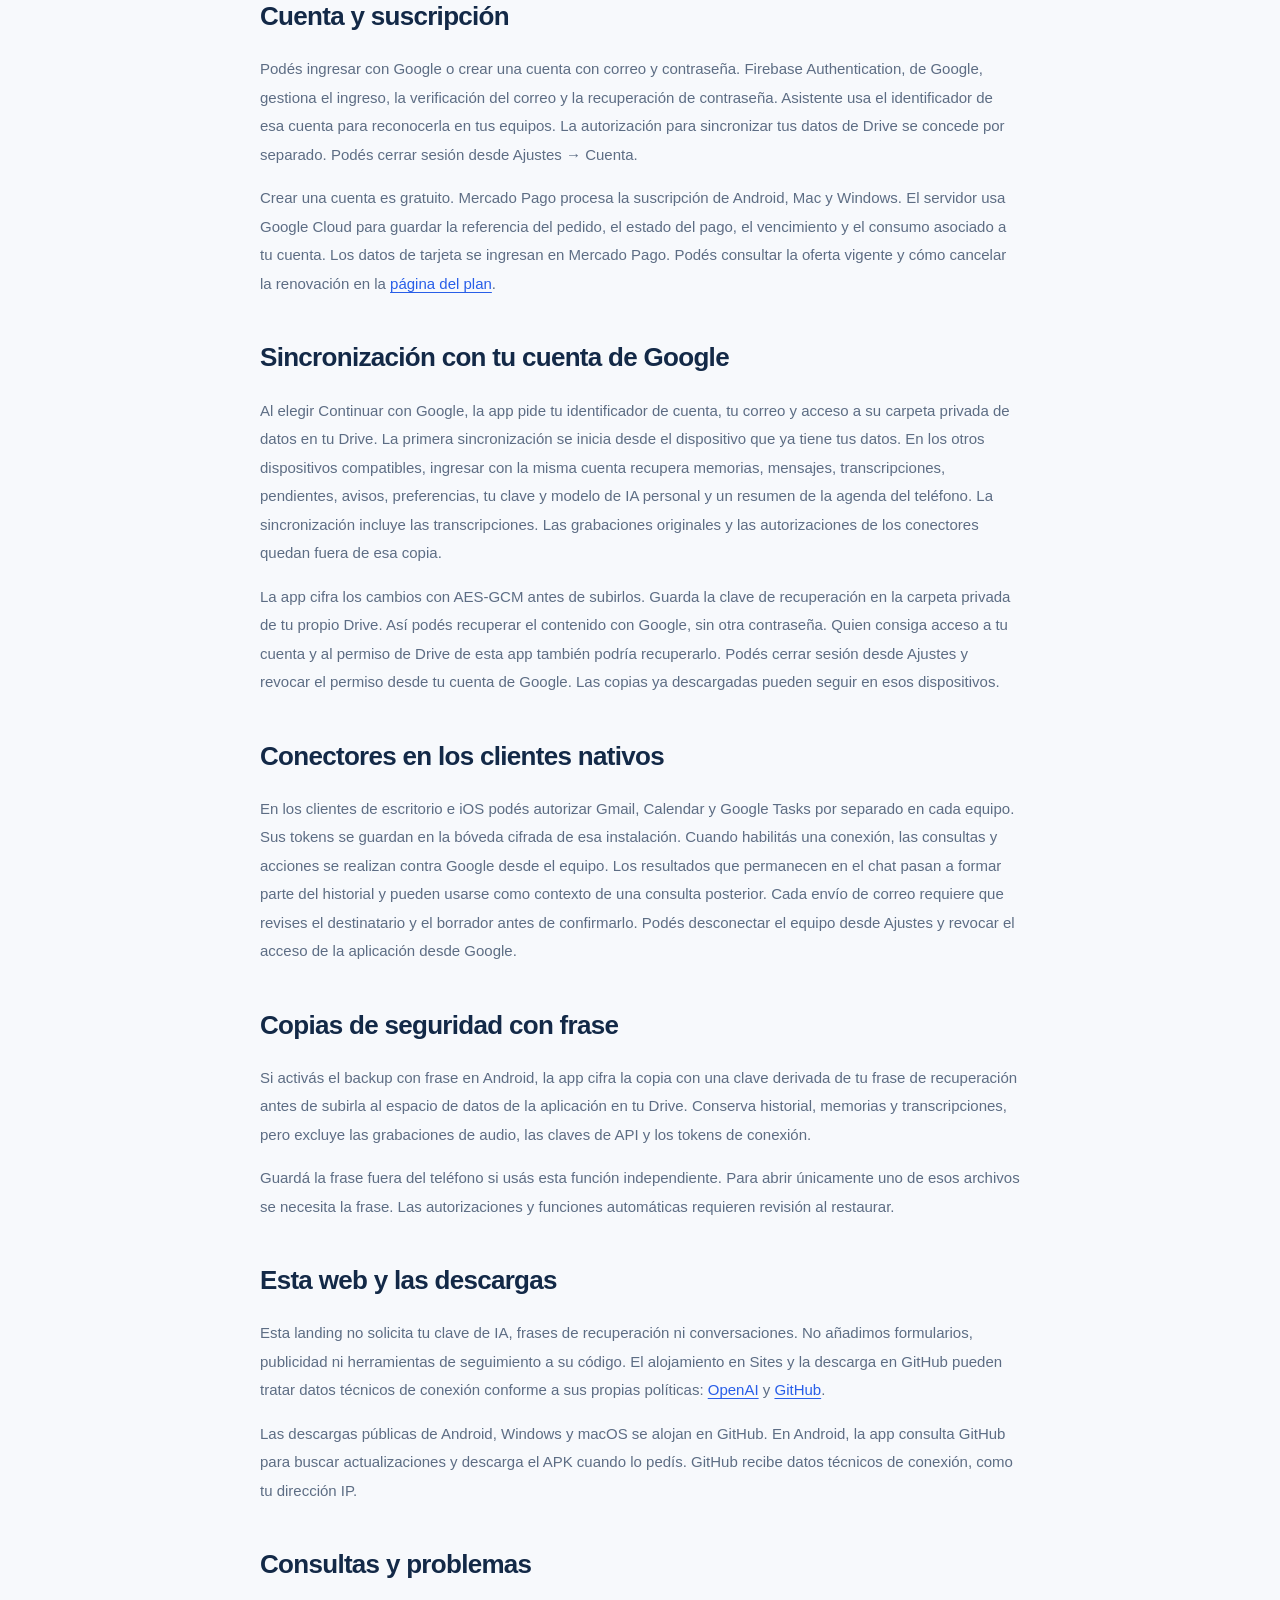
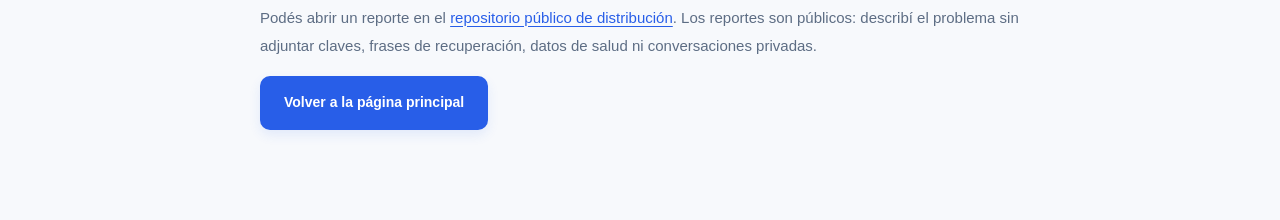
==== commit d953e240: "Actualizar las descargas públicas a 0.44.0 y las capturas de escritorio e iPhone" ====
--- a/docs/privacidad.html
+++ b/docs/privacidad.html
@@ -1,8 +1,8 @@
 <!doctype html><html lang="es-AR"><head><meta charset="UTF-8"><meta name="viewport" content="width=device-width, initial-scale=1"><meta name="theme-color" content="#f7f9fc"><title>Datos y privacidad — Asistente</title><meta name="description" content="Cómo trata Asistente tus memorias, conversaciones, conexiones y copias cifradas."><link rel="icon" href="assets/symbol.svg" type="image/svg+xml"><link rel="stylesheet" href="styles.css"></head><body>
 <a class="skip" href="#contenido">Ir al contenido</a><header class="site-header"><a class="brand" href="index.html"><img src="assets/symbol.svg" alt="" width="35" height="35"><span>asistente<span class="brand-beta">beta</span></span></a><a class="button button-small button-outline" href="index.html#descargar">Descargar la app ↗</a></header>
-<main id="contenido" class="privacy-page section-shell"><span class="eyebrow">DATOS Y PRIVACIDAD</span><h1>Tu espacio.<br>Con las cosas claras.</h1><p class="date-line">Actualizado el 18 de noviembre de 2026</p><p>Podés usar Asistente en un solo dispositivo o activar la sincronización con tu cuenta de Google. Algunas funciones y permisos dependen de la plataforma.</p>
+<main id="contenido" class="privacy-page section-shell"><span class="eyebrow">DATOS Y PRIVACIDAD</span><h1>Tu espacio.<br>Con las cosas claras.</h1><p class="date-line">Actualizado el 20 de noviembre de 2026</p><p>Podés usar Asistente en un solo dispositivo o activar la sincronización con tu cuenta de Google. Algunas funciones y permisos dependen de la plataforma.</p>
 <h2>Qué queda en tu dispositivo</h2><p>La app guarda el historial y las memorias en una base cifrada en Android o en la bóveda cifrada del equipo en los clientes de escritorio e iOS. La búsqueda por significado se calcula en cada dispositivo. Android protege la clave local con el sistema Keystore.</p><p>Podés revisar, corregir o borrar memorias desde la app. Borrar información local no elimina las copias de seguridad anteriores que la contengan. En Android podés configurar la visibilidad de las notificaciones y del widget.</p>
-<h2>Qué se envía al usar inteligencia artificial</h2><p>Con clave propia, la app consulta la API de OpenAI directamente. Con la suscripción, el servidor de Asistente recibe el contenido necesario para la consulta y lo envía a OpenAI. En Mac, Windows e iOS, si activás el clasificador económico, también recibe tu consulta y una lista breve de fragmentos preseleccionados en tu equipo. Podés desactivarlo en Ajustes → Memoria y consultar los extractos en el chat. El proveedor recibe tu mensaje, el contexto seleccionado para esa consulta y, cuando los elegís, audios, imágenes, documentos o conversaciones importadas. En Android, el análisis completo de un chat y las preguntas sobre ese informe usan el período que elegís. En escritorio e iOS, los adjuntos se envían cuando tocás Enviar. Las notas de voz se envían a la API de transcripción y el chat usa el texto para responder.</p><p>El cifrado local no significa que el contenido permanezca cifrado frente al proveedor durante una consulta. Sus condiciones y políticas de retención se aplican. Podés consultar <a href="https://openai.com/policies/privacy-policy/">la política de privacidad de OpenAI</a>. La descarga no incluye una clave compartida, créditos ni acceso pago a la API.</p>
+<h2>Qué se envía al usar inteligencia artificial</h2><p>Con clave propia, la app consulta la API de OpenAI directamente. Con la suscripción, el servidor de Asistente recibe el contenido necesario para la consulta y lo envía a OpenAI. En Mac, Windows e iOS, si activás el clasificador económico, también recibe tu consulta y una lista breve de fragmentos preseleccionados en tu equipo. Podés desactivarlo en Ajustes → Memoria y consultar los extractos en el chat. El proveedor recibe tu mensaje, el contexto seleccionado para esa consulta y, cuando los elegís, audios, imágenes, documentos o conversaciones importadas. En Android, el análisis completo de un chat y las preguntas sobre ese informe usan el período que elegís. En escritorio e iOS, los adjuntos se envían cuando tocás Enviar. Cuando grabás una nota y la enviás sola, se transcribe y el modelo de audio recibe la grabación y el contexto seleccionado para contestarte por escrito. Las consultas de agenda que la app puede resolver directamente usan la transcripción. La copia cifrada conserva esa transcripción.</p><p>El cifrado local no significa que el contenido permanezca cifrado frente al proveedor durante una consulta. Sus condiciones y políticas de retención se aplican. Podés consultar <a href="https://openai.com/policies/privacy-policy/">la política de privacidad de OpenAI</a>. La descarga no incluye una clave compartida, créditos ni acceso pago a la API.</p>
 <h2>Conexiones y permisos</h2><p>Gmail, Google Calendar, Google Drive y Google Tasks se conectan mediante autorización de Google. La app solicita los permisos necesarios para las funciones que habilitás. Los correos preparados se envían después de tu confirmación. Los eventos y las tareas pueden crearse o modificarse cuando lo pedís en el chat.</p><p>En Android, el acceso a contactos, salud, ubicación o notificaciones de WhatsApp es opcional y requiere permisos específicos. Leer notificaciones no da acceso a todo el historial de WhatsApp. Podés desactivar conectores desde la app y revisar o revocar accesos desde los ajustes de Android y <a href="https://myaccount.google.com/connections">tu cuenta de Google</a>.</p><p>Una descarga pública no garantiza acceso a los conectores para todas las cuentas de Google. La disponibilidad depende de las autorizaciones y de la configuración OAuth del proyecto.</p>
 <h2>Cuenta y suscripción</h2><p>Podés ingresar con Google o crear una cuenta con correo y contraseña. Firebase Authentication, de Google, gestiona el ingreso, la verificación del correo y la recuperación de contraseña. Asistente usa el identificador de esa cuenta para reconocerla en tus equipos. La autorización para sincronizar tus datos de Drive se concede por separado. Podés cerrar sesión desde Ajustes → Cuenta.</p><p>Crear una cuenta es gratuito. Mercado Pago procesa la suscripción de Android, Mac y Windows. El servidor usa Google Cloud para guardar la referencia del pedido, el estado del pago, el vencimiento y el consumo asociado a tu cuenta. Los datos de tarjeta se ingresan en Mercado Pago. Podés consultar la oferta vigente y cómo cancelar la renovación en la <a href="https://asistente-plan-877145749017.southamerica-east1.run.app/">página del plan</a>.</p><h2>Sincronización con tu cuenta de Google</h2><p>Al elegir Continuar con Google, la app pide tu identificador de cuenta, tu correo y acceso a su carpeta privada de datos en tu Drive. La primera sincronización se inicia desde el dispositivo que ya tiene tus datos. En los otros dispositivos compatibles, ingresar con la misma cuenta recupera memorias, mensajes, transcripciones, pendientes, avisos, preferencias, tu clave y modelo de IA personal y un resumen de la agenda del teléfono. La sincronización incluye las transcripciones. Las grabaciones originales y las autorizaciones de los conectores quedan fuera de esa copia.</p><p>La app cifra los cambios con AES-GCM antes de subirlos. Guarda la clave de recuperación en la carpeta privada de tu propio Drive. Así podés recuperar el contenido con Google, sin otra contraseña. Quien consiga acceso a tu cuenta y al permiso de Drive de esta app también podría recuperarlo. Podés cerrar sesión desde Ajustes y revocar el permiso desde tu cuenta de Google. Las copias ya descargadas pueden seguir en esos dispositivos.</p><h2>Conectores en los clientes nativos</h2><p>En los clientes de escritorio e iOS podés autorizar Gmail, Calendar y Google Tasks por separado en cada equipo. Sus tokens se guardan en la bóveda cifrada de esa instalación. Cuando habilitás una conexión, las consultas y acciones se realizan contra Google desde el equipo. Los resultados que permanecen en el chat pasan a formar parte del historial y pueden usarse como contexto de una consulta posterior. Cada envío de correo requiere que revises el destinatario y el borrador antes de confirmarlo. Podés desconectar el equipo desde Ajustes y revocar el acceso de la aplicación desde Google.</p><h2>Copias de seguridad con frase</h2><p>Si activás el backup con frase en Android, la app cifra la copia con una clave derivada de tu frase de recuperación antes de subirla al espacio de datos de la aplicación en tu Drive. Conserva historial, memorias y transcripciones, pero excluye las grabaciones de audio, las claves de API y los tokens de conexión.</p><p>Guardá la frase fuera del teléfono si usás esta función independiente. Para abrir únicamente uno de esos archivos se necesita la frase. Las autorizaciones y funciones automáticas requieren revisión al restaurar.</p>
 <h2>Esta web y las descargas</h2><p>Esta landing no solicita tu clave de IA, frases de recuperación ni conversaciones. No añadimos formularios, publicidad ni herramientas de seguimiento a su código. El alojamiento en Sites y la descarga en GitHub pueden tratar datos técnicos de conexión conforme a sus propias políticas: <a href="https://openai.com/policies/privacy-policy/">OpenAI</a> y <a href="https://docs.github.com/en/site-policy/privacy-policies/github-general-privacy-statement">GitHub</a>.</p><p>Las descargas públicas de Android, Windows y macOS se alojan en GitHub. En Android, la app consulta GitHub para buscar actualizaciones y descarga el APK cuando lo pedís. GitHub recibe datos técnicos de conexión, como tu dirección IP.</p>
--- a/docs/styles.css
+++ b/docs/styles.css
@@ -100,3 +100,30 @@
   .platform-card .button { grid-column: 1 / -1; padding-inline: 14px; }
   .platform-status { margin-top: 8px; }
 }
+
+/* The product gallery keeps the native proportions of each screen. */
+.capture-gallery{min-width:0;position:relative;padding:22px 20px 14px;border:1px solid #d3e1f3;border-radius:26px;background:radial-gradient(ellipse at 70% 66%,#c9daf1 0,transparent 62%),linear-gradient(145deg,#f0f5fc,#dfeafd);display:grid;gap:14px}
+.capture-tabs{display:flex;justify-self:center;gap:2px;background:#ffffffae;border:1px solid #d6e1f0;border-radius:24px;padding:3px}
+.capture-tabs button{font:550 .875rem/1.3 var(--font);border:0;border-radius:20px;background:transparent;color:var(--muted);padding:10px 16px;cursor:pointer}
+.capture-tabs button[aria-selected=true]{background:var(--ink);color:white}
+.capture-panel{position:relative;display:grid;align-items:center;min-height:0;aspect-ratio:1.42}
+.capture-panel[hidden]{display:none}
+.capture-panel a{display:block;line-height:0;cursor:zoom-in}
+.capture-panel img{width:100%;height:auto;border-radius:inherit}
+.desktop-shot{overflow:hidden;border:1px solid #bacbde;border-radius:13px;box-shadow:0 14px 28px -12px #253f6452}
+.two-screens .desktop-shot{width:90%;align-self:start;margin-top:4%}
+.pocket-shot{position:absolute;right:0;bottom:0;width:23.5%;border:3px solid #273442;border-radius:clamp(12px,1.3vw,19px);background:#f5f8fc;box-shadow:0 12px 17px -8px #213c5e88;overflow:hidden}
+.capture-caption{margin:0;color:#40546e;font-size:.78rem;text-align:center;line-height:1.5}
+.capture-dialog{position:fixed;max-width:96vw;max-height:96dvh;border:0;border-radius:14px;padding:8px;background:#f7fafe;color:var(--ink);box-shadow:0 16px 60px #06132a55}
+.capture-dialog::backdrop{background:#0b172bd1}
+.capture-dialog[open]{display:flex;flex-direction:column;align-items:end;gap:6px}
+.capture-dialog img{max-width:100%;max-height:calc(91dvh - 50px);object-fit:contain;align-self:center;border-radius:6px}
+.capture-dialog button{border:0;border-radius:16px;padding:9px 18px;background:var(--ink);color:white;font:600 .9rem var(--font);cursor:pointer}
+.plan-section .section-heading{margin-bottom:20px}.plan-options{display:grid;grid-template-columns:1fr 1fr;gap:16px}
+.plan-options article{border:1px solid var(--line);background:white;border-radius:18px;padding:clamp(20px,3vw,36px)}
+.plan-options p{max-width:52ch;color:var(--muted)}.plan-options .text-link{margin-top:12px}
+@media(max-width:900px) and (min-width:601px){.hero{grid-template-columns: .85fr 1.15fr;gap:18px}.capture-gallery{padding:16px 12px 12px}.capture-tabs button{padding-inline:12px}}
+@media(max-width:600px){.capture-gallery{padding:16px 12px 12px;gap:12px}.capture-panel{aspect-ratio:1.12}.two-screens .pocket-shot{width:32%}.two-screens .desktop-shot{width:93%;margin-top:5%}.plan-options{grid-template-columns:1fr}.capture-caption{font-size:.76rem}}
+
+.platform-preview{color:#244e92;font-size:.86rem;text-decoration:underline;text-underline-offset:.2em;align-self:start;margin-top:5px}
+@media(max-width:480px){.platform-preview{grid-column:2}}
